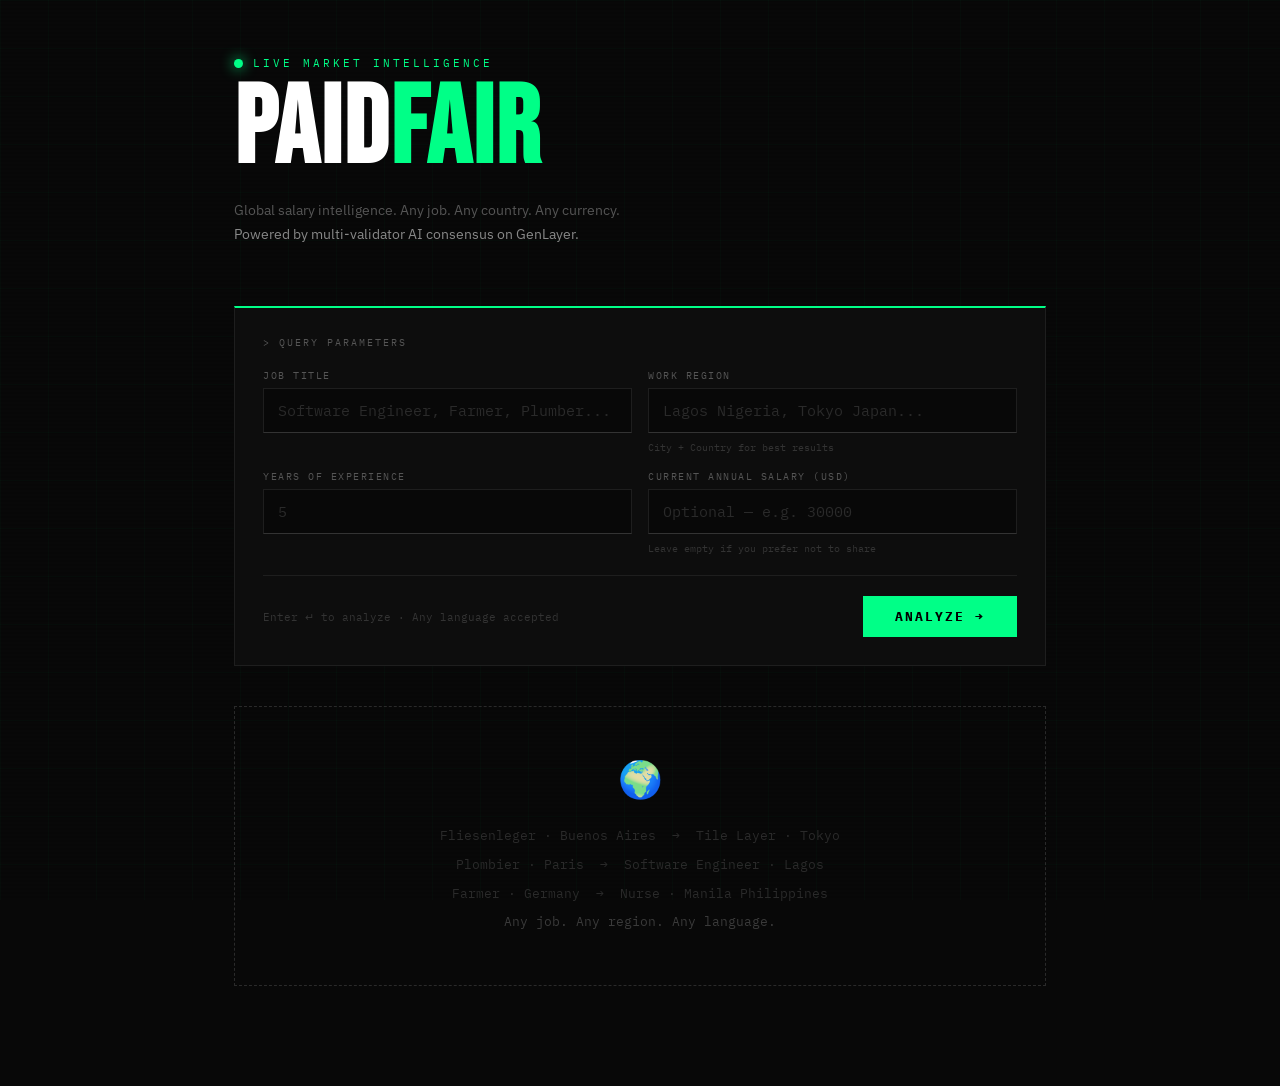
==== index.html @ f6ad4bec "Rename PAIDFAIRindex.html to index.html" ====
<!DOCTYPE html>
<html lang="en">
<head>
  <meta charset="UTF-8" />
  <meta name="viewport" content="width=device-width, initial-scale=1.0" />
  <title>PaidFair — Global Salary Intelligence</title>
  <link rel="preconnect" href="https://fonts.googleapis.com" />
  <link href="https://fonts.googleapis.com/css2?family=Bebas+Neue&family=IBM+Plex+Mono:wght@400;700&family=IBM+Plex+Sans:wght@300;400;600&display=swap" rel="stylesheet" />
  <style>
    :root {
      --green: #00ff87;
      --red: #ff3b3b;
      --yellow: #ffd166;
      --bg: #080808;
      --bg2: #0d0d0d;
      --bg3: #111;
      --border: #1e1e1e;
      --text: #e0e0e0;
      --muted: #555;
      --dimmed: #2a2a2a;
    }

    * { box-sizing: border-box; margin: 0; padding: 0; }

    body {
      background: var(--bg);
      color: var(--text);
      font-family: 'IBM Plex Mono', monospace;
      min-height: 100vh;
      overflow-x: hidden;
    }

    /* Grid bg */
    body::before {
      content: '';
      position: fixed;
      inset: 0;
      background-image:
        linear-gradient(rgba(0,255,135,0.025) 1px, transparent 1px),
        linear-gradient(90deg, rgba(0,255,135,0.025) 1px, transparent 1px);
      background-size: 48px 48px;
      pointer-events: none;
      z-index: 0;
    }

    /* Scanlines */
    body::after {
      content: '';
      position: fixed;
      inset: 0;
      background: repeating-linear-gradient(0deg, transparent, transparent 2px, rgba(0,0,0,0.06) 2px, rgba(0,0,0,0.06) 4px);
      pointer-events: none;
      z-index: 0;
    }

    .wrap {
      position: relative;
      z-index: 1;
      max-width: 860px;
      margin: 0 auto;
      padding: 56px 24px 100px;
    }

    /* HEADER */
    .header { margin-bottom: 60px; }

    .status-dot {
      display: flex;
      align-items: center;
      gap: 10px;
      margin-bottom: 12px;
    }

    .dot {
      width: 9px; height: 9px;
      border-radius: 50%;
      background: var(--green);
      box-shadow: 0 0 14px var(--green);
      animation: blink 2s infinite;
    }

    .status-label {
      font-size: 11px;
      color: var(--green);
      letter-spacing: 3px;
      text-transform: uppercase;
    }

    h1 {
      font-family: 'Bebas Neue', sans-serif;
      font-size: clamp(64px, 12vw, 110px);
      line-height: 0.88;
      letter-spacing: 2px;
      color: #fff;
      margin-bottom: 20px;
    }

    h1 span { color: var(--green); }

    .tagline {
      font-family: 'IBM Plex Sans', sans-serif;
      font-size: 14px;
      color: var(--muted);
      line-height: 1.7;
      max-width: 500px;
    }

    .tagline strong { color: #888; font-weight: 400; }

    /* FORM */
    .form-box {
      border: 1px solid var(--border);
      border-top: 2px solid var(--green);
      background: var(--bg2);
      padding: 28px;
      margin-bottom: 32px;
    }

    .form-label {
      font-size: 10px;
      color: var(--muted);
      letter-spacing: 2px;
      text-transform: uppercase;
      margin-bottom: 20px;
    }

    .form-grid {
      display: grid;
      grid-template-columns: 1fr 1fr;
      gap: 16px;
      margin-bottom: 20px;
    }

    .field { display: flex; flex-direction: column; gap: 6px; }
    .field.full { grid-column: 1 / -1; }

    .field label {
      font-size: 10px;
      color: var(--muted);
      letter-spacing: 1.5px;
      text-transform: uppercase;
    }

    .field input {
      background: var(--bg);
      border: 1px solid var(--border);
      border-bottom: 1px solid #333;
      color: var(--text);
      font-family: 'IBM Plex Mono', monospace;
      font-size: 15px;
      padding: 12px 14px;
      outline: none;
      transition: border-color 0.2s;
      width: 100%;
    }

    .field input:focus { border-color: var(--green); }
    .field input::placeholder { color: var(--dimmed); }

    .field .hint {
      font-size: 10px;
      color: #333;
      margin-top: 2px;
    }

    .form-footer {
      display: flex;
      justify-content: space-between;
      align-items: center;
      border-top: 1px solid var(--border);
      padding-top: 20px;
      flex-wrap: wrap;
      gap: 12px;
    }

    .form-hint {
      font-size: 11px;
      color: #333;
    }

    .btn {
      background: var(--green);
      color: #000;
      border: none;
      padding: 12px 32px;
      font-family: 'IBM Plex Mono', monospace;
      font-size: 13px;
      font-weight: 700;
      letter-spacing: 2px;
      text-transform: uppercase;
      cursor: pointer;
      transition: all 0.2s;
    }

    .btn:hover:not(:disabled) { background: #00cc6a; transform: translateX(3px); }
    .btn:disabled { background: var(--bg3); color: var(--green); border: 1px solid var(--green); cursor: default; }

    /* ERROR */
    .error-box {
      border: 1px solid var(--red);
      background: #1a0000;
      padding: 16px 20px;
      color: var(--red);
      font-size: 13px;
      margin-bottom: 24px;
      display: none;
    }

    /* RESULT */
    #result { display: none; animation: fadeUp 0.4s ease; }

    .result-header {
      border-bottom: 1px solid var(--border);
      padding-bottom: 24px;
      margin-bottom: 32px;
    }

    .result-meta {
      font-size: 10px;
      color: var(--muted);
      letter-spacing: 2px;
      margin-bottom: 10px;
    }

    .result-title {
      font-family: 'Bebas Neue', sans-serif;
      font-size: clamp(28px, 5vw, 48px);
      color: #fff;
      letter-spacing: 1px;
      margin-bottom: 6px;
    }

    .result-sub {
      font-size: 13px;
      color: var(--muted);
    }

    /* VERDICT */
    .verdict-box {
      padding: 22px 26px;
      margin-bottom: 28px;
      border-left: 3px solid var(--green);
      background: var(--bg2);
      border-top: 1px solid var(--border);
      border-right: 1px solid var(--border);
      border-bottom: 1px solid var(--border);
    }

    .verdict-box.underpaid { border-left-color: var(--red); }
    .verdict-box.fair { border-left-color: var(--yellow); }
    .verdict-box.wellpaid { border-left-color: var(--green); }

    .verdict-label {
      font-size: 10px;
      letter-spacing: 2px;
      color: var(--muted);
      margin-bottom: 10px;
    }

    .verdict-text {
      font-family: 'IBM Plex Sans', sans-serif;
      font-size: 16px;
      font-weight: 600;
      line-height: 1.5;
    }

    .verdict-text.underpaid { color: var(--red); }
    .verdict-text.fair { color: var(--yellow); }
    .verdict-text.wellpaid { color: var(--green); }

    /* BANDS */
    .bands-label {
      font-size: 10px;
      color: var(--muted);
      letter-spacing: 2px;
      margin-bottom: 16px;
    }

    .bands-grid {
      display: grid;
      grid-template-columns: repeat(3, 1fr);
      gap: 12px;
      margin-bottom: 28px;
    }

    .band {
      background: var(--bg2);
      border: 1px solid var(--border);
      padding: 20px 16px;
      position: relative;
    }

    .band.active { border-color: var(--green); }
    .band.active::after {
      content: '◀ YOU';
      position: absolute;
      top: 8px; right: 10px;
      font-size: 9px;
      color: var(--green);
      letter-spacing: 1px;
    }

    .band-top { height: 2px; margin: -20px -16px 16px; }
    .band-top.low { background: var(--red); }
    .band-top.mid { background: var(--yellow); }
    .band-top.high { background: var(--green); }

    .band-name {
      font-size: 10px;
      letter-spacing: 2px;
      color: var(--muted);
      margin-bottom: 12px;
      text-transform: uppercase;
    }

    .band-usd {
      font-size: 22px;
      font-weight: 700;
      color: #fff;
      margin-bottom: 4px;
    }

    .band-label-small {
      font-size: 10px;
      color: #333;
    }

    /* YOUR ESTIMATE */
    .estimate-box {
      display: flex;
      justify-content: space-between;
      align-items: center;
      background: var(--bg2);
      border: 1px solid var(--border);
      border-left: 3px solid var(--green);
      padding: 20px 24px;
      margin-bottom: 16px;
      flex-wrap: wrap;
      gap: 12px;
    }

    .estimate-left .elabel {
      font-size: 10px;
      color: var(--muted);
      letter-spacing: 2px;
      margin-bottom: 4px;
    }

    .estimate-left .esub {
      font-size: 11px;
      color: #444;
    }

    .estimate-right .evalue {
      font-size: 32px;
      font-weight: 700;
      color: var(--green);
      text-align: right;
    }

    .estimate-right .ecurrency {
      font-size: 12px;
      color: var(--muted);
      text-align: right;
    }

    /* NEGOTIATION FLOOR */
    .floor-box {
      display: flex;
      justify-content: space-between;
      align-items: center;
      background: var(--bg2);
      border: 1px solid var(--border);
      border-left: 3px solid var(--yellow);
      padding: 20px 24px;
      margin-bottom: 28px;
      flex-wrap: wrap;
      gap: 12px;
    }

    .floor-left .flabel {
      font-size: 10px;
      color: var(--muted);
      letter-spacing: 2px;
      margin-bottom: 4px;
    }

    .floor-left .fsub {
      font-size: 11px;
      color: #444;
    }

    .floor-right .fvalue {
      font-size: 28px;
      font-weight: 700;
      color: var(--yellow);
      text-align: right;
    }

    .floor-right .fcurrency {
      font-size: 12px;
      color: var(--muted);
      text-align: right;
    }

    /* COMPARISON NOTE */
    .comparison-box {
      background: #0a1a0a;
      border: 1px solid #00ff8722;
      border-left: 3px solid var(--green);
      padding: 20px 24px;
      margin-bottom: 28px;
    }

    .comparison-box .clabel {
      font-size: 10px;
      color: var(--green);
      letter-spacing: 2px;
      margin-bottom: 8px;
    }

    .comparison-box .ctext {
      font-family: 'IBM Plex Sans', sans-serif;
      font-size: 14px;
      color: #aaa;
      line-height: 1.7;
    }

    /* FOOTER */
    .result-footer {
      margin-top: 40px;
      padding-top: 20px;
      border-top: 1px solid #111;
      display: flex;
      justify-content: space-between;
      align-items: center;
      flex-wrap: wrap;
      gap: 8px;
    }

    .result-footer .left { font-size: 11px; color: #2a2a2a; }
    .result-footer .right { font-size: 11px; color: var(--green); }

    /* EMPTY STATE */
    .empty-state {
      margin-top: 40px;
      padding: 48px;
      border: 1px dashed var(--dimmed);
      text-align: center;
    }

    .empty-state .globe { font-size: 36px; margin-bottom: 20px; }

    .empty-state .examples {
      font-size: 13px;
      color: #2a2a2a;
      line-height: 2.2;
    }

    .empty-state .examples span { color: #3a3a3a; }

    /* ANIMATIONS */
    @keyframes blink {
      0%, 100% { opacity: 1; }
      50% { opacity: 0.2; }
    }

    @keyframes fadeUp {
      from { opacity: 0; transform: translateY(14px); }
      to { opacity: 1; transform: translateY(0); }
    }

    @keyframes countUp {
      from { opacity: 0; }
      to { opacity: 1; }
    }

    /* RESPONSIVE */
    @media (max-width: 600px) {
      .form-grid { grid-template-columns: 1fr; }
      .bands-grid { grid-template-columns: 1fr; }
      .wrap { padding: 32px 16px 80px; }
    }
  </style>
</head>
<body>
<div class="wrap">

  <!-- HEADER -->
  <div class="header">
    <div class="status-dot">
      <div class="dot"></div>
      <span class="status-label">Live Market Intelligence</span>
    </div>
    <h1>PAID<span>FAIR</span></h1>
    <p class="tagline">
      Global salary intelligence. Any job. Any country. Any currency.<br>
      <strong>Powered by multi-validator AI consensus on GenLayer.</strong>
    </p>
  </div>

  <!-- FORM -->
  <div class="form-box">
    <div class="form-label">&gt; Query Parameters</div>
    <div class="form-grid">
      <div class="field">
        <label>Job Title</label>
        <input type="text" id="job_title" placeholder="Software Engineer, Farmer, Plumber..." />
      </div>
      <div class="field">
        <label>Work Region</label>
        <input type="text" id="work_region" placeholder="Lagos Nigeria, Tokyo Japan..." />
        <span class="hint">City + Country for best results</span>
      </div>
      <div class="field">
        <label>Years of Experience</label>
        <input type="number" id="years_experience" placeholder="5" min="0" max="50" />
      </div>
      <div class="field">
        <label>Current Annual Salary (USD)</label>
        <input type="number" id="current_salary" placeholder="Optional — e.g. 30000" min="0" />
        <span class="hint">Leave empty if you prefer not to share</span>
      </div>
    </div>
    <div class="form-footer">
      <span class="form-hint">Enter ↵ to analyze · Any language accepted</span>
      <button class="btn" id="analyzeBtn" onclick="analyze()">ANALYZE →</button>
    </div>
  </div>

  <!-- ERROR -->
  <div class="error-box" id="errorBox"></div>

  <!-- RESULT -->
  <div id="result">
    <div class="result-header">
      <div class="result-meta">ANALYSIS RESULT</div>
      <div class="result-title" id="r_title"></div>
      <div class="result-sub" id="r_region"></div>
    </div>

    <div class="verdict-box" id="r_verdict_box">
      <div class="verdict-label">VERDICT</div>
      <div class="verdict-text" id="r_verdict_text"></div>
    </div>

    <div class="bands-label">ANNUAL SALARY BANDS (USD)</div>
    <div class="bands-grid">
      <div class="band" id="band_low">
        <div class="band-top low"></div>
        <div class="band-name">Entry Level</div>
        <div class="band-usd" id="r_low"></div>
        <div class="band-label-small">USD / Year</div>
      </div>
      <div class="band" id="band_mid">
        <div class="band-top mid"></div>
        <div class="band-name">Mid Career</div>
        <div class="band-usd" id="r_mid"></div>
        <div class="band-label-small">USD / Year</div>
      </div>
      <div class="band" id="band_high">
        <div class="band-top high"></div>
        <div class="band-name">Senior</div>
        <div class="band-usd" id="r_high"></div>
        <div class="band-label-small">USD / Year</div>
      </div>
    </div>

    <div class="estimate-box">
      <div class="estimate-left">
        <div class="elabel">YOUR SALARY ESTIMATE</div>
        <div class="esub" id="r_exp_label">Based on your experience</div>
      </div>
      <div class="estimate-right">
        <div class="evalue" id="r_estimate"></div>
        <div class="ecurrency">USD / Year</div>
      </div>
    </div>

    <div class="floor-box">
      <div class="floor-left">
        <div class="flabel">NEGOTIATION FLOOR</div>
        <div class="fsub">Do not accept below this</div>
      </div>
      <div class="floor-right">
        <div class="fvalue" id="r_floor"></div>
        <div class="fcurrency">USD / Year</div>
      </div>
    </div>

    <div class="comparison-box" id="r_comparison_box" style="display:none">
      <div class="clabel">YOUR SALARY vs MARKET</div>
      <div class="ctext" id="r_comparison_text"></div>
    </div>

    <div class="result-footer">
      <span class="left">Powered by multi-validator AI consensus · PaidFair Protocol</span>
      <span class="right">◆ on-chain verified</span>
    </div>
  </div>

  <!-- EMPTY STATE -->
  <div class="empty-state" id="emptyState">
    <div class="globe">🌍</div>
    <div class="examples">
      Fliesenleger · Buenos Aires &nbsp;→&nbsp; Tile Layer · Tokyo<br>
      Plombier · Paris &nbsp;→&nbsp; Software Engineer · Lagos<br>
      Farmer · Germany &nbsp;→&nbsp; Nurse · Manila Philippines<br>
      <span>Any job. Any region. Any language.</span>
    </div>
  </div>

</div>

<script>
  const SYSTEM_PROMPT = `You are PaidFair — a global salary intelligence engine.
CRITICAL: Always respond in the SAME LANGUAGE as the job_title and work_region input.

Respond using ONLY the following JSON format, nothing else:
{
  "job_title": "...",
  "work_region": "...",
  "currency_code": "ISO code",
  "salary_low_usd": 0,
  "salary_mid_usd": 0,
  "salary_high_usd": 0,
  "your_estimate_usd": 0,
  "negotiation_floor_usd": 0,
  "verdict": "one brutal honest sentence",
  "assessment": "UNDERPAID or FAIR or WELLPAID",
  "comparison_note": "only if current salary provided, else empty string"
}

Rules:
- All salary values are ANNUAL GROSS in USD
- your_estimate_usd is based on the years_experience provided
- assessment is based on comparison to market if current salary provided, else based on general market
- Only JSON, nothing else, no markdown.`;

  function fmt(n) {
    return '$' + new Intl.NumberFormat('en-US').format(Math.round(n));
  }

  async function analyze() {
    const job = document.getElementById('job_title').value.trim();
    const region = document.getElementById('work_region').value.trim();
    const years = document.getElementById('years_experience').value.trim();
    const salary = document.getElementById('current_salary').value.trim();

    if (!job || !region || !years) {
      showError('Please fill in Job Title, Work Region and Years of Experience.');
      return;
    }

    const btn = document.getElementById('analyzeBtn');
    btn.disabled = true;
    btn.textContent = 'ANALYZING...';
    document.getElementById('errorBox').style.display = 'none';
    document.getElementById('result').style.display = 'none';
    document.getElementById('emptyState').style.display = 'none';

    let dots = 0;
    const interval = setInterval(() => {
      dots = (dots + 1) % 4;
      btn.textContent = 'ANALYZING' + '.'.repeat(dots);
    }, 400);

    const userMsg = `Job: ${job}\nWork Region: ${region}\nYears of Experience: ${years}\nCurrent annual salary in USD: ${salary || 'not provided'}`;

    try {
      const res = await fetch('https://api.anthropic.com/v1/messages', {
        method: 'POST',
        headers: { 'Content-Type': 'application/json' },
        body: JSON.stringify({
          model: 'claude-sonnet-4-20250514',
          max_tokens: 1000,
          system: SYSTEM_PROMPT,
          messages: [{ role: 'user', content: userMsg }]
        })
      });

      const data = await res.json();
      const raw = data.content?.find(b => b.type === 'text')?.text || '';
      const start = raw.indexOf('{');
      const end = raw.lastIndexOf('}') + 1;
      const parsed = JSON.parse(raw.slice(start, end));
      renderResult(parsed, years, salary);
    } catch (e) {
      showError('Analysis failed. Please try again.');
      document.getElementById('emptyState').style.display = 'block';
    } finally {
      clearInterval(interval);
      btn.disabled = false;
      btn.textContent = 'ANALYZE →';
    }
  }

  function renderResult(d, years, salary) {
    document.getElementById('r_title').textContent = d.job_title;
    document.getElementById('r_region').textContent = '📍 ' + d.work_region + ' · ' + d.currency_code;
    document.getElementById('r_low').textContent = fmt(d.salary_low_usd);
    document.getElementById('r_mid').textContent = fmt(d.salary_mid_usd);
    document.getElementById('r_high').textContent = fmt(d.salary_high_usd);
    document.getElementById('r_estimate').textContent = fmt(d.your_estimate_usd);
    document.getElementById('r_floor').textContent = fmt(d.negotiation_floor_usd);
    document.getElementById('r_exp_label').textContent = 'Based on ' + years + ' years of experience';

    // Verdict
    const assessment = (d.assessment || '').toUpperCase();
    const verdictBox = document.getElementById('r_verdict_box');
    const verdictText = document.getElementById('r_verdict_text');
    verdictBox.className = 'verdict-box ' + assessment.toLowerCase();
    verdictText.className = 'verdict-text ' + assessment.toLowerCase();

    const emoji = assessment === 'UNDERPAID' ? '🔴' : assessment === 'WELLPAID' ? '🟢' : '🟡';
    verdictText.textContent = emoji + ' ' + d.verdict;

    // Active band
    ['low', 'mid', 'high'].forEach(b => {
      document.getElementById('band_' + b).classList.remove('active');
    });
    const yrs = parseInt(years);
    const activeBand = yrs <= 2 ? 'low' : yrs <= 6 ? 'mid' : 'high';
    document.getElementById('band_' + activeBand).classList.add('active');

    // Comparison note
    const compBox = document.getElementById('r_comparison_box');
    if (salary && d.comparison_note) {
      document.getElementById('r_comparison_text').textContent = d.comparison_note;
      compBox.style.display = 'block';
    } else {
      compBox.style.display = 'none';
    }

    document.getElementById('result').style.display = 'block';
    document.getElementById('emptyState').style.display = 'none';
    document.getElementById('result').scrollIntoView({ behavior: 'smooth', block: 'start' });
  }

  function showError(msg) {
    const box = document.getElementById('errorBox');
    box.textContent = '⚠ ' + msg;
    box.style.display = 'block';
  }

  // Enter key support
  document.addEventListener('keydown', e => {
    if (e.key === 'Enter' && !document.getElementById('analyzeBtn').disabled) analyze();
  });
</script>
</body>
</html>
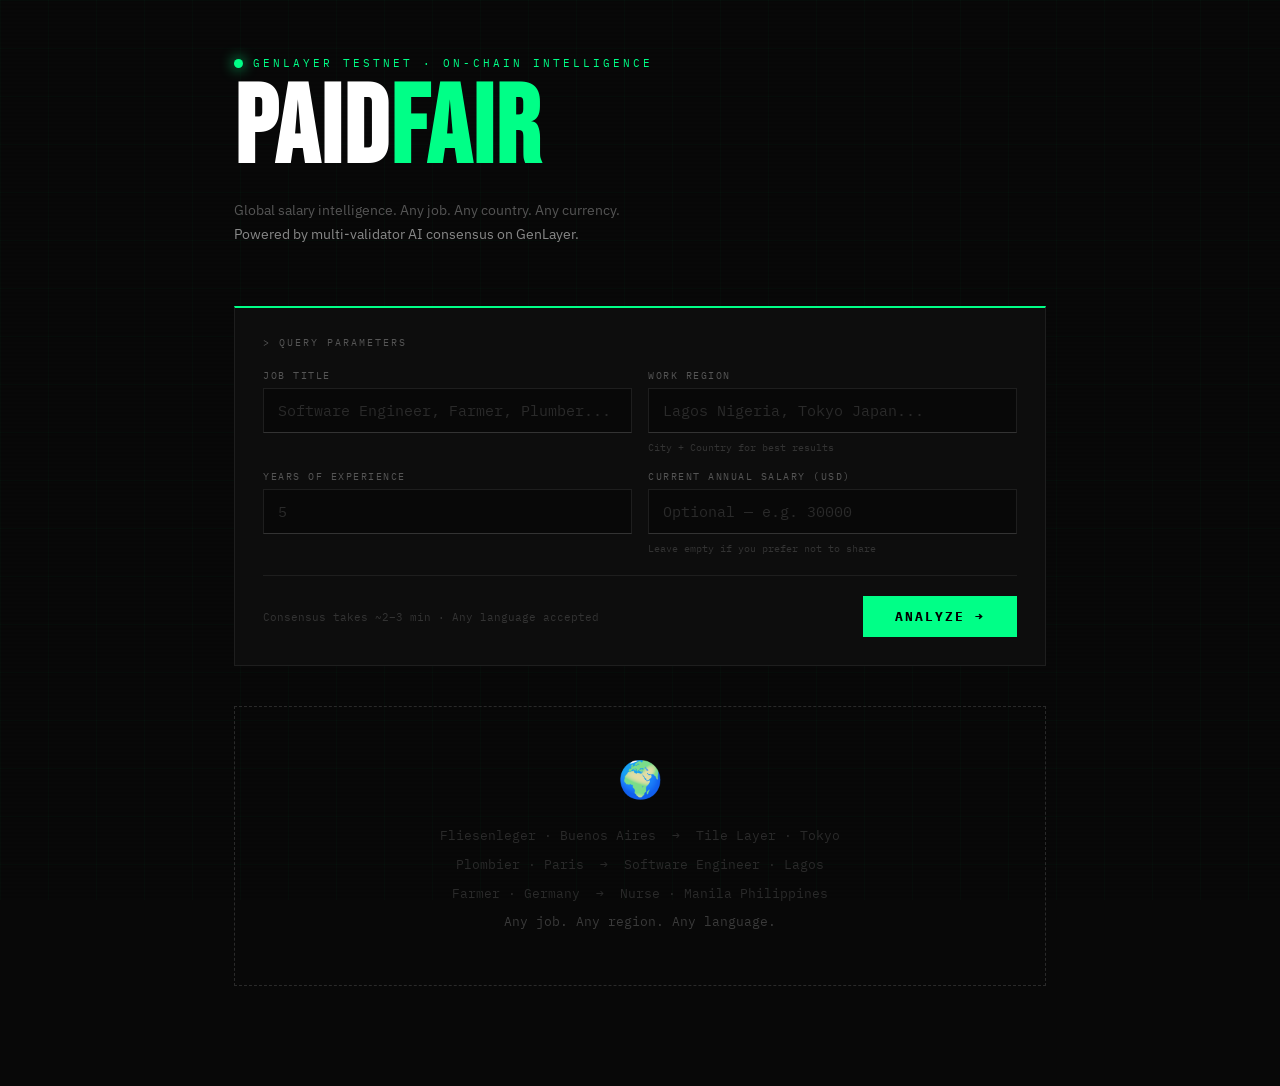
==== commit 9147cbdf: "Update index.html" ====
--- a/index.html
+++ b/index.html
@@ -4,7 +4,6 @@
   <meta charset="UTF-8" />
   <meta name="viewport" content="width=device-width, initial-scale=1.0" />
   <title>PaidFair — Global Salary Intelligence</title>
-  <link rel="preconnect" href="https://fonts.googleapis.com" />
   <link href="https://fonts.googleapis.com/css2?family=Bebas+Neue&family=IBM+Plex+Mono:wght@400;700&family=IBM+Plex+Sans:wght@300;400;600&display=swap" rel="stylesheet" />
   <style>
     :root {
@@ -19,9 +18,7 @@
       --muted: #555;
       --dimmed: #2a2a2a;
     }
-
     * { box-sizing: border-box; margin: 0; padding: 0; }
-
     body {
       background: var(--bg);
       color: var(--text);
@@ -29,453 +26,157 @@
       min-height: 100vh;
       overflow-x: hidden;
     }
-
-    /* Grid bg */
     body::before {
       content: '';
-      position: fixed;
-      inset: 0;
+      position: fixed; inset: 0;
       background-image:
         linear-gradient(rgba(0,255,135,0.025) 1px, transparent 1px),
         linear-gradient(90deg, rgba(0,255,135,0.025) 1px, transparent 1px);
       background-size: 48px 48px;
-      pointer-events: none;
-      z-index: 0;
-    }
-
-    /* Scanlines */
+      pointer-events: none; z-index: 0;
+    }
     body::after {
       content: '';
-      position: fixed;
-      inset: 0;
+      position: fixed; inset: 0;
       background: repeating-linear-gradient(0deg, transparent, transparent 2px, rgba(0,0,0,0.06) 2px, rgba(0,0,0,0.06) 4px);
-      pointer-events: none;
-      z-index: 0;
-    }
-
+      pointer-events: none; z-index: 0;
+    }
     .wrap {
-      position: relative;
-      z-index: 1;
-      max-width: 860px;
-      margin: 0 auto;
+      position: relative; z-index: 1;
+      max-width: 860px; margin: 0 auto;
       padding: 56px 24px 100px;
     }
-
-    /* HEADER */
     .header { margin-bottom: 60px; }
-
-    .status-dot {
-      display: flex;
-      align-items: center;
-      gap: 10px;
-      margin-bottom: 12px;
-    }
-
+    .status-dot { display: flex; align-items: center; gap: 10px; margin-bottom: 12px; }
     .dot {
-      width: 9px; height: 9px;
-      border-radius: 50%;
-      background: var(--green);
-      box-shadow: 0 0 14px var(--green);
+      width: 9px; height: 9px; border-radius: 50%;
+      background: var(--green); box-shadow: 0 0 14px var(--green);
       animation: blink 2s infinite;
     }
-
-    .status-label {
-      font-size: 11px;
-      color: var(--green);
-      letter-spacing: 3px;
-      text-transform: uppercase;
-    }
-
+    .status-label { font-size: 11px; color: var(--green); letter-spacing: 3px; text-transform: uppercase; }
     h1 {
       font-family: 'Bebas Neue', sans-serif;
       font-size: clamp(64px, 12vw, 110px);
-      line-height: 0.88;
-      letter-spacing: 2px;
-      color: #fff;
-      margin-bottom: 20px;
-    }
-
+      line-height: 0.88; letter-spacing: 2px; color: #fff; margin-bottom: 20px;
+    }
     h1 span { color: var(--green); }
-
-    .tagline {
-      font-family: 'IBM Plex Sans', sans-serif;
-      font-size: 14px;
-      color: var(--muted);
-      line-height: 1.7;
-      max-width: 500px;
-    }
-
+    .tagline { font-family: 'IBM Plex Sans', sans-serif; font-size: 14px; color: var(--muted); line-height: 1.7; max-width: 500px; }
     .tagline strong { color: #888; font-weight: 400; }
 
-    /* FORM */
     .form-box {
-      border: 1px solid var(--border);
-      border-top: 2px solid var(--green);
-      background: var(--bg2);
-      padding: 28px;
-      margin-bottom: 32px;
-    }
-
-    .form-label {
-      font-size: 10px;
-      color: var(--muted);
-      letter-spacing: 2px;
-      text-transform: uppercase;
-      margin-bottom: 20px;
-    }
-
-    .form-grid {
-      display: grid;
-      grid-template-columns: 1fr 1fr;
-      gap: 16px;
-      margin-bottom: 20px;
-    }
-
+      border: 1px solid var(--border); border-top: 2px solid var(--green);
+      background: var(--bg2); padding: 28px; margin-bottom: 32px;
+    }
+    .form-label { font-size: 10px; color: var(--muted); letter-spacing: 2px; text-transform: uppercase; margin-bottom: 20px; }
+    .form-grid { display: grid; grid-template-columns: 1fr 1fr; gap: 16px; margin-bottom: 20px; }
     .field { display: flex; flex-direction: column; gap: 6px; }
-    .field.full { grid-column: 1 / -1; }
-
-    .field label {
-      font-size: 10px;
-      color: var(--muted);
-      letter-spacing: 1.5px;
-      text-transform: uppercase;
-    }
-
+    .field label { font-size: 10px; color: var(--muted); letter-spacing: 1.5px; text-transform: uppercase; }
     .field input {
-      background: var(--bg);
-      border: 1px solid var(--border);
-      border-bottom: 1px solid #333;
-      color: var(--text);
-      font-family: 'IBM Plex Mono', monospace;
-      font-size: 15px;
-      padding: 12px 14px;
-      outline: none;
-      transition: border-color 0.2s;
-      width: 100%;
-    }
-
+      background: var(--bg); border: 1px solid var(--border); border-bottom: 1px solid #333;
+      color: var(--text); font-family: 'IBM Plex Mono', monospace; font-size: 15px;
+      padding: 12px 14px; outline: none; transition: border-color 0.2s; width: 100%;
+    }
     .field input:focus { border-color: var(--green); }
     .field input::placeholder { color: var(--dimmed); }
-
-    .field .hint {
-      font-size: 10px;
-      color: #333;
-      margin-top: 2px;
-    }
-
+    .field .hint { font-size: 10px; color: #333; margin-top: 2px; }
     .form-footer {
-      display: flex;
-      justify-content: space-between;
-      align-items: center;
-      border-top: 1px solid var(--border);
-      padding-top: 20px;
-      flex-wrap: wrap;
-      gap: 12px;
-    }
-
-    .form-hint {
-      font-size: 11px;
-      color: #333;
-    }
-
+      display: flex; justify-content: space-between; align-items: center;
+      border-top: 1px solid var(--border); padding-top: 20px; flex-wrap: wrap; gap: 12px;
+    }
+    .form-hint { font-size: 11px; color: #333; }
     .btn {
-      background: var(--green);
-      color: #000;
-      border: none;
-      padding: 12px 32px;
-      font-family: 'IBM Plex Mono', monospace;
-      font-size: 13px;
-      font-weight: 700;
-      letter-spacing: 2px;
-      text-transform: uppercase;
-      cursor: pointer;
-      transition: all 0.2s;
-    }
-
+      background: var(--green); color: #000; border: none; padding: 12px 32px;
+      font-family: 'IBM Plex Mono', monospace; font-size: 13px; font-weight: 700;
+      letter-spacing: 2px; text-transform: uppercase; cursor: pointer; transition: all 0.2s;
+    }
     .btn:hover:not(:disabled) { background: #00cc6a; transform: translateX(3px); }
     .btn:disabled { background: var(--bg3); color: var(--green); border: 1px solid var(--green); cursor: default; }
 
-    /* ERROR */
+    .status-box {
+      border: 1px solid var(--border); border-left: 3px solid var(--green);
+      background: var(--bg2); padding: 16px 20px; margin-bottom: 24px;
+      font-size: 12px; color: var(--green); display: none; line-height: 1.8;
+    }
     .error-box {
-      border: 1px solid var(--red);
-      background: #1a0000;
-      padding: 16px 20px;
-      color: var(--red);
-      font-size: 13px;
-      margin-bottom: 24px;
-      display: none;
-    }
-
-    /* RESULT */
+      border: 1px solid var(--red); background: #1a0000;
+      padding: 16px 20px; color: var(--red); font-size: 13px; margin-bottom: 24px; display: none;
+    }
+
     #result { display: none; animation: fadeUp 0.4s ease; }
-
-    .result-header {
-      border-bottom: 1px solid var(--border);
-      padding-bottom: 24px;
-      margin-bottom: 32px;
-    }
-
-    .result-meta {
-      font-size: 10px;
-      color: var(--muted);
-      letter-spacing: 2px;
-      margin-bottom: 10px;
-    }
-
-    .result-title {
-      font-family: 'Bebas Neue', sans-serif;
-      font-size: clamp(28px, 5vw, 48px);
-      color: #fff;
-      letter-spacing: 1px;
-      margin-bottom: 6px;
-    }
-
-    .result-sub {
-      font-size: 13px;
-      color: var(--muted);
-    }
-
-    /* VERDICT */
+    .result-header { border-bottom: 1px solid var(--border); padding-bottom: 24px; margin-bottom: 32px; }
+    .result-meta { font-size: 10px; color: var(--muted); letter-spacing: 2px; margin-bottom: 10px; }
+    .result-title { font-family: 'Bebas Neue', sans-serif; font-size: clamp(28px, 5vw, 48px); color: #fff; letter-spacing: 1px; margin-bottom: 6px; }
+    .result-sub { font-size: 13px; color: var(--muted); }
+
     .verdict-box {
-      padding: 22px 26px;
-      margin-bottom: 28px;
-      border-left: 3px solid var(--green);
-      background: var(--bg2);
-      border-top: 1px solid var(--border);
-      border-right: 1px solid var(--border);
-      border-bottom: 1px solid var(--border);
-    }
-
+      padding: 22px 26px; margin-bottom: 28px; border-left: 3px solid var(--green);
+      background: var(--bg2); border-top: 1px solid var(--border);
+      border-right: 1px solid var(--border); border-bottom: 1px solid var(--border);
+    }
     .verdict-box.underpaid { border-left-color: var(--red); }
     .verdict-box.fair { border-left-color: var(--yellow); }
     .verdict-box.wellpaid { border-left-color: var(--green); }
-
-    .verdict-label {
-      font-size: 10px;
-      letter-spacing: 2px;
-      color: var(--muted);
-      margin-bottom: 10px;
-    }
-
-    .verdict-text {
-      font-family: 'IBM Plex Sans', sans-serif;
-      font-size: 16px;
-      font-weight: 600;
-      line-height: 1.5;
-    }
-
+    .verdict-label { font-size: 10px; letter-spacing: 2px; color: var(--muted); margin-bottom: 10px; }
+    .verdict-text { font-family: 'IBM Plex Sans', sans-serif; font-size: 16px; font-weight: 600; line-height: 1.5; }
     .verdict-text.underpaid { color: var(--red); }
     .verdict-text.fair { color: var(--yellow); }
     .verdict-text.wellpaid { color: var(--green); }
 
-    /* BANDS */
-    .bands-label {
-      font-size: 10px;
-      color: var(--muted);
-      letter-spacing: 2px;
-      margin-bottom: 16px;
-    }
-
-    .bands-grid {
-      display: grid;
-      grid-template-columns: repeat(3, 1fr);
-      gap: 12px;
-      margin-bottom: 28px;
-    }
-
-    .band {
-      background: var(--bg2);
-      border: 1px solid var(--border);
-      padding: 20px 16px;
-      position: relative;
-    }
-
+    .bands-label { font-size: 10px; color: var(--muted); letter-spacing: 2px; margin-bottom: 16px; }
+    .bands-grid { display: grid; grid-template-columns: repeat(3, 1fr); gap: 12px; margin-bottom: 28px; }
+    .band { background: var(--bg2); border: 1px solid var(--border); padding: 20px 16px; position: relative; }
     .band.active { border-color: var(--green); }
-    .band.active::after {
-      content: '◀ YOU';
-      position: absolute;
-      top: 8px; right: 10px;
-      font-size: 9px;
-      color: var(--green);
-      letter-spacing: 1px;
-    }
-
+    .band.active::after { content: '◀ YOU'; position: absolute; top: 8px; right: 10px; font-size: 9px; color: var(--green); letter-spacing: 1px; }
     .band-top { height: 2px; margin: -20px -16px 16px; }
     .band-top.low { background: var(--red); }
     .band-top.mid { background: var(--yellow); }
     .band-top.high { background: var(--green); }
-
-    .band-name {
-      font-size: 10px;
-      letter-spacing: 2px;
-      color: var(--muted);
-      margin-bottom: 12px;
-      text-transform: uppercase;
-    }
-
-    .band-usd {
-      font-size: 22px;
-      font-weight: 700;
-      color: #fff;
-      margin-bottom: 4px;
-    }
-
-    .band-label-small {
-      font-size: 10px;
-      color: #333;
-    }
-
-    /* YOUR ESTIMATE */
+    .band-name { font-size: 10px; letter-spacing: 2px; color: var(--muted); margin-bottom: 12px; text-transform: uppercase; }
+    .band-usd { font-size: 22px; font-weight: 700; color: #fff; margin-bottom: 4px; }
+    .band-label-small { font-size: 10px; color: #333; }
+
     .estimate-box {
-      display: flex;
-      justify-content: space-between;
-      align-items: center;
-      background: var(--bg2);
-      border: 1px solid var(--border);
-      border-left: 3px solid var(--green);
-      padding: 20px 24px;
-      margin-bottom: 16px;
-      flex-wrap: wrap;
-      gap: 12px;
-    }
-
-    .estimate-left .elabel {
-      font-size: 10px;
-      color: var(--muted);
-      letter-spacing: 2px;
-      margin-bottom: 4px;
-    }
-
-    .estimate-left .esub {
-      font-size: 11px;
-      color: #444;
-    }
-
-    .estimate-right .evalue {
-      font-size: 32px;
-      font-weight: 700;
-      color: var(--green);
-      text-align: right;
-    }
-
-    .estimate-right .ecurrency {
-      font-size: 12px;
-      color: var(--muted);
-      text-align: right;
-    }
-
-    /* NEGOTIATION FLOOR */
+      display: flex; justify-content: space-between; align-items: center;
+      background: var(--bg2); border: 1px solid var(--border); border-left: 3px solid var(--green);
+      padding: 20px 24px; margin-bottom: 16px; flex-wrap: wrap; gap: 12px;
+    }
+    .estimate-left .elabel { font-size: 10px; color: var(--muted); letter-spacing: 2px; margin-bottom: 4px; }
+    .estimate-left .esub { font-size: 11px; color: #444; }
+    .estimate-right .evalue { font-size: 32px; font-weight: 700; color: var(--green); text-align: right; }
+    .estimate-right .ecurrency { font-size: 12px; color: var(--muted); text-align: right; }
+
     .floor-box {
-      display: flex;
-      justify-content: space-between;
-      align-items: center;
-      background: var(--bg2);
-      border: 1px solid var(--border);
-      border-left: 3px solid var(--yellow);
-      padding: 20px 24px;
-      margin-bottom: 28px;
-      flex-wrap: wrap;
-      gap: 12px;
-    }
-
-    .floor-left .flabel {
-      font-size: 10px;
-      color: var(--muted);
-      letter-spacing: 2px;
-      margin-bottom: 4px;
-    }
-
-    .floor-left .fsub {
-      font-size: 11px;
-      color: #444;
-    }
-
-    .floor-right .fvalue {
-      font-size: 28px;
-      font-weight: 700;
-      color: var(--yellow);
-      text-align: right;
-    }
-
-    .floor-right .fcurrency {
-      font-size: 12px;
-      color: var(--muted);
-      text-align: right;
-    }
-
-    /* COMPARISON NOTE */
+      display: flex; justify-content: space-between; align-items: center;
+      background: var(--bg2); border: 1px solid var(--border); border-left: 3px solid var(--yellow);
+      padding: 20px 24px; margin-bottom: 28px; flex-wrap: wrap; gap: 12px;
+    }
+    .floor-left .flabel { font-size: 10px; color: var(--muted); letter-spacing: 2px; margin-bottom: 4px; }
+    .floor-left .fsub { font-size: 11px; color: #444; }
+    .floor-right .fvalue { font-size: 28px; font-weight: 700; color: var(--yellow); text-align: right; }
+    .floor-right .fcurrency { font-size: 12px; color: var(--muted); text-align: right; }
+
     .comparison-box {
-      background: #0a1a0a;
-      border: 1px solid #00ff8722;
-      border-left: 3px solid var(--green);
-      padding: 20px 24px;
-      margin-bottom: 28px;
-    }
-
-    .comparison-box .clabel {
-      font-size: 10px;
-      color: var(--green);
-      letter-spacing: 2px;
-      margin-bottom: 8px;
-    }
-
-    .comparison-box .ctext {
-      font-family: 'IBM Plex Sans', sans-serif;
-      font-size: 14px;
-      color: #aaa;
-      line-height: 1.7;
-    }
-
-    /* FOOTER */
+      background: #0a1a0a; border: 1px solid #00ff8722; border-left: 3px solid var(--green);
+      padding: 20px 24px; margin-bottom: 28px;
+    }
+    .comparison-box .clabel { font-size: 10px; color: var(--green); letter-spacing: 2px; margin-bottom: 8px; }
+    .comparison-box .ctext { font-family: 'IBM Plex Sans', sans-serif; font-size: 14px; color: #aaa; line-height: 1.7; }
+
     .result-footer {
-      margin-top: 40px;
-      padding-top: 20px;
-      border-top: 1px solid #111;
-      display: flex;
-      justify-content: space-between;
-      align-items: center;
-      flex-wrap: wrap;
-      gap: 8px;
-    }
-
+      margin-top: 40px; padding-top: 20px; border-top: 1px solid #111;
+      display: flex; justify-content: space-between; align-items: center; flex-wrap: wrap; gap: 8px;
+    }
     .result-footer .left { font-size: 11px; color: #2a2a2a; }
     .result-footer .right { font-size: 11px; color: var(--green); }
 
-    /* EMPTY STATE */
-    .empty-state {
-      margin-top: 40px;
-      padding: 48px;
-      border: 1px dashed var(--dimmed);
-      text-align: center;
-    }
-
+    .empty-state { margin-top: 40px; padding: 48px; border: 1px dashed var(--dimmed); text-align: center; }
     .empty-state .globe { font-size: 36px; margin-bottom: 20px; }
-
-    .empty-state .examples {
-      font-size: 13px;
-      color: #2a2a2a;
-      line-height: 2.2;
-    }
-
+    .empty-state .examples { font-size: 13px; color: #2a2a2a; line-height: 2.2; }
     .empty-state .examples span { color: #3a3a3a; }
 
-    /* ANIMATIONS */
-    @keyframes blink {
-      0%, 100% { opacity: 1; }
-      50% { opacity: 0.2; }
-    }
-
-    @keyframes fadeUp {
-      from { opacity: 0; transform: translateY(14px); }
-      to { opacity: 1; transform: translateY(0); }
-    }
-
-    @keyframes countUp {
-      from { opacity: 0; }
-      to { opacity: 1; }
-    }
-
-    /* RESPONSIVE */
+    @keyframes blink { 0%, 100% { opacity: 1; } 50% { opacity: 0.2; } }
+    @keyframes fadeUp { from { opacity: 0; transform: translateY(14px); } to { opacity: 1; transform: translateY(0); } }
+
     @media (max-width: 600px) {
       .form-grid { grid-template-columns: 1fr; }
       .bands-grid { grid-template-columns: 1fr; }
@@ -486,11 +187,10 @@
 <body>
 <div class="wrap">
 
-  <!-- HEADER -->
   <div class="header">
     <div class="status-dot">
       <div class="dot"></div>
-      <span class="status-label">Live Market Intelligence</span>
+      <span class="status-label">GenLayer Testnet · On-Chain Intelligence</span>
     </div>
     <h1>PAID<span>FAIR</span></h1>
     <p class="tagline">
@@ -499,7 +199,6 @@
     </p>
   </div>
 
-  <!-- FORM -->
   <div class="form-box">
     <div class="form-label">&gt; Query Parameters</div>
     <div class="form-grid">
@@ -523,27 +222,24 @@
       </div>
     </div>
     <div class="form-footer">
-      <span class="form-hint">Enter ↵ to analyze · Any language accepted</span>
+      <span class="form-hint">Consensus takes ~2–3 min · Any language accepted</span>
       <button class="btn" id="analyzeBtn" onclick="analyze()">ANALYZE →</button>
     </div>
   </div>
 
-  <!-- ERROR -->
+  <div class="status-box" id="statusBox"></div>
   <div class="error-box" id="errorBox"></div>
 
-  <!-- RESULT -->
   <div id="result">
     <div class="result-header">
-      <div class="result-meta">ANALYSIS RESULT</div>
+      <div class="result-meta">ANALYSIS RESULT · VERIFIED ON-CHAIN</div>
       <div class="result-title" id="r_title"></div>
       <div class="result-sub" id="r_region"></div>
     </div>
-
     <div class="verdict-box" id="r_verdict_box">
       <div class="verdict-label">VERDICT</div>
       <div class="verdict-text" id="r_verdict_text"></div>
     </div>
-
     <div class="bands-label">ANNUAL SALARY BANDS (USD)</div>
     <div class="bands-grid">
       <div class="band" id="band_low">
@@ -565,7 +261,6 @@
         <div class="band-label-small">USD / Year</div>
       </div>
     </div>
-
     <div class="estimate-box">
       <div class="estimate-left">
         <div class="elabel">YOUR SALARY ESTIMATE</div>
@@ -576,7 +271,6 @@
         <div class="ecurrency">USD / Year</div>
       </div>
     </div>
-
     <div class="floor-box">
       <div class="floor-left">
         <div class="flabel">NEGOTIATION FLOOR</div>
@@ -587,19 +281,16 @@
         <div class="fcurrency">USD / Year</div>
       </div>
     </div>
-
     <div class="comparison-box" id="r_comparison_box" style="display:none">
       <div class="clabel">YOUR SALARY vs MARKET</div>
       <div class="ctext" id="r_comparison_text"></div>
     </div>
-
     <div class="result-footer">
       <span class="left">Powered by multi-validator AI consensus · PaidFair Protocol</span>
-      <span class="right">◆ on-chain verified</span>
+      <span class="right">◆ on-chain verified · GenLayer Testnet</span>
     </div>
   </div>
 
-  <!-- EMPTY STATE -->
   <div class="empty-state" id="emptyState">
     <div class="globe">🌍</div>
     <div class="examples">
@@ -612,39 +303,45 @@
 
 </div>
 
-<script>
-  const SYSTEM_PROMPT = `You are PaidFair — a global salary intelligence engine.
-CRITICAL: Always respond in the SAME LANGUAGE as the job_title and work_region input.
-
-Respond using ONLY the following JSON format, nothing else:
-{
-  "job_title": "...",
-  "work_region": "...",
-  "currency_code": "ISO code",
-  "salary_low_usd": 0,
-  "salary_mid_usd": 0,
-  "salary_high_usd": 0,
-  "your_estimate_usd": 0,
-  "negotiation_floor_usd": 0,
-  "verdict": "one brutal honest sentence",
-  "assessment": "UNDERPAID or FAIR or WELLPAID",
-  "comparison_note": "only if current salary provided, else empty string"
-}
-
-Rules:
-- All salary values are ANNUAL GROSS in USD
-- your_estimate_usd is based on the years_experience provided
-- assessment is based on comparison to market if current salary provided, else based on general market
-- Only JSON, nothing else, no markdown.`;
+<script type="module">
+  import { createClient, createAccount } from 'https://esm.sh/genlayer-js@latest';
+  import { studionet } from 'https://esm.sh/genlayer-js@latest/chains';
+
+  const CONTRACT_ADDRESS = '0x5c1d623819a41e79E0aa88e8abFdAEAccc5440f8';
+
+  // Persistent account via localStorage — same wallet across sessions
+  let privateKey = localStorage.getItem('paidfair_pk');
+  if (!privateKey) {
+    // generate a random hex key
+    const arr = new Uint8Array(32);
+    crypto.getRandomValues(arr);
+    privateKey = '0x' + Array.from(arr).map(b => b.toString(16).padStart(2, '0')).join('');
+    localStorage.setItem('paidfair_pk', privateKey);
+  }
+
+  const account = createAccount(privateKey);
+  const client = createClient({ chain: studionet, account });
 
   function fmt(n) {
     return '$' + new Intl.NumberFormat('en-US').format(Math.round(n));
   }
 
+  function setStatus(msg) {
+    const box = document.getElementById('statusBox');
+    box.style.display = msg ? 'block' : 'none';
+    box.innerHTML = msg || '';
+  }
+
+  function showError(msg) {
+    const box = document.getElementById('errorBox');
+    box.textContent = '⚠ ' + msg;
+    box.style.display = 'block';
+  }
+
   async function analyze() {
-    const job = document.getElementById('job_title').value.trim();
+    const job    = document.getElementById('job_title').value.trim();
     const region = document.getElementById('work_region').value.trim();
-    const years = document.getElementById('years_experience').value.trim();
+    const years  = document.getElementById('years_experience').value.trim();
     const salary = document.getElementById('current_salary').value.trim();
 
     if (!job || !region || !years) {
@@ -654,7 +351,6 @@
 
     const btn = document.getElementById('analyzeBtn');
     btn.disabled = true;
-    btn.textContent = 'ANALYZING...';
     document.getElementById('errorBox').style.display = 'none';
     document.getElementById('result').style.display = 'none';
     document.getElementById('emptyState').style.display = 'none';
@@ -665,28 +361,47 @@
       btn.textContent = 'ANALYZING' + '.'.repeat(dots);
     }, 400);
 
-    const userMsg = `Job: ${job}\nWork Region: ${region}\nYears of Experience: ${years}\nCurrent annual salary in USD: ${salary || 'not provided'}`;
-
     try {
-      const res = await fetch('https://api.anthropic.com/v1/messages', {
-        method: 'POST',
-        headers: { 'Content-Type': 'application/json' },
-        body: JSON.stringify({
-          model: 'claude-sonnet-4-20250514',
-          max_tokens: 1000,
-          system: SYSTEM_PROMPT,
-          messages: [{ role: 'user', content: userMsg }]
-        })
+      // Step 1: Submit to GenLayer
+      setStatus('⬡ Submitting to GenLayer network...');
+
+      const txHash = await client.writeContract({
+        address: CONTRACT_ADDRESS,
+        functionName: 'analyze_salary',
+        args: [job, region, years, salary || ''],
+        value: 0,
       });
 
-      const data = await res.json();
-      const raw = data.content?.find(b => b.type === 'text')?.text || '';
-      const start = raw.indexOf('{');
-      const end = raw.lastIndexOf('}') + 1;
-      const parsed = JSON.parse(raw.slice(start, end));
+      setStatus(`⬡ Transaction submitted: <span style="color:#888">${txHash.slice(0,18)}...</span><br>⬡ Waiting for validator consensus — this takes 2–3 minutes...<br>⬡ Multiple AI validators are independently analyzing your query.`);
+
+      // Step 2: Wait for FINALIZED
+      const receipt = await client.waitForTransactionReceipt({
+        hash: txHash,
+        status: 'FINALIZED',
+        retries: 60,
+        interval: 5000,
+      });
+
+      setStatus('⬡ Consensus reached. Fetching result...');
+
+      // Step 3: Read result
+      const raw = await client.readContract({
+        address: CONTRACT_ADDRESS,
+        functionName: 'get_result',
+        args: [account.address],
+      });
+
+      if (!raw) throw new Error('No result returned from contract.');
+
+      const parsed = JSON.parse(raw);
+      if (parsed.error) throw new Error('Contract parse error: ' + parsed.raw);
+
+      setStatus('');
       renderResult(parsed, years, salary);
+
     } catch (e) {
-      showError('Analysis failed. Please try again.');
+      setStatus('');
+      showError(e.message || 'Analysis failed. Please try again.');
       document.getElementById('emptyState').style.display = 'block';
     } finally {
       clearInterval(interval);
@@ -696,8 +411,8 @@
   }
 
   function renderResult(d, years, salary) {
-    document.getElementById('r_title').textContent = d.job_title;
-    document.getElementById('r_region').textContent = '📍 ' + d.work_region + ' · ' + d.currency_code;
+    document.getElementById('r_title').textContent = d.job_title || '';
+    document.getElementById('r_region').textContent = '📍 ' + (d.work_region || '') + ' · ' + (d.currency_code || 'USD');
     document.getElementById('r_low').textContent = fmt(d.salary_low_usd);
     document.getElementById('r_mid').textContent = fmt(d.salary_mid_usd);
     document.getElementById('r_high').textContent = fmt(d.salary_high_usd);
@@ -705,25 +420,19 @@
     document.getElementById('r_floor').textContent = fmt(d.negotiation_floor_usd);
     document.getElementById('r_exp_label').textContent = 'Based on ' + years + ' years of experience';
 
-    // Verdict
-    const assessment = (d.assessment || '').toUpperCase();
-    const verdictBox = document.getElementById('r_verdict_box');
+    const assessment = (d.assessment || 'FAIR').toUpperCase();
+    const verdictBox  = document.getElementById('r_verdict_box');
     const verdictText = document.getElementById('r_verdict_text');
-    verdictBox.className = 'verdict-box ' + assessment.toLowerCase();
+    verdictBox.className  = 'verdict-box '  + assessment.toLowerCase();
     verdictText.className = 'verdict-text ' + assessment.toLowerCase();
-
     const emoji = assessment === 'UNDERPAID' ? '🔴' : assessment === 'WELLPAID' ? '🟢' : '🟡';
-    verdictText.textContent = emoji + ' ' + d.verdict;
-
-    // Active band
-    ['low', 'mid', 'high'].forEach(b => {
-      document.getElementById('band_' + b).classList.remove('active');
-    });
+    verdictText.textContent = emoji + ' ' + (d.verdict || '');
+
+    ['low', 'mid', 'high'].forEach(b => document.getElementById('band_' + b).classList.remove('active'));
     const yrs = parseInt(years);
     const activeBand = yrs <= 2 ? 'low' : yrs <= 6 ? 'mid' : 'high';
     document.getElementById('band_' + activeBand).classList.add('active');
 
-    // Comparison note
     const compBox = document.getElementById('r_comparison_box');
     if (salary && d.comparison_note) {
       document.getElementById('r_comparison_text').textContent = d.comparison_note;
@@ -737,11 +446,8 @@
     document.getElementById('result').scrollIntoView({ behavior: 'smooth', block: 'start' });
   }
 
-  function showError(msg) {
-    const box = document.getElementById('errorBox');
-    box.textContent = '⚠ ' + msg;
-    box.style.display = 'block';
-  }
+  // Expose to global scope for onclick
+  window.analyze = analyze;
 
   // Enter key support
   document.addEventListener('keydown', e => {
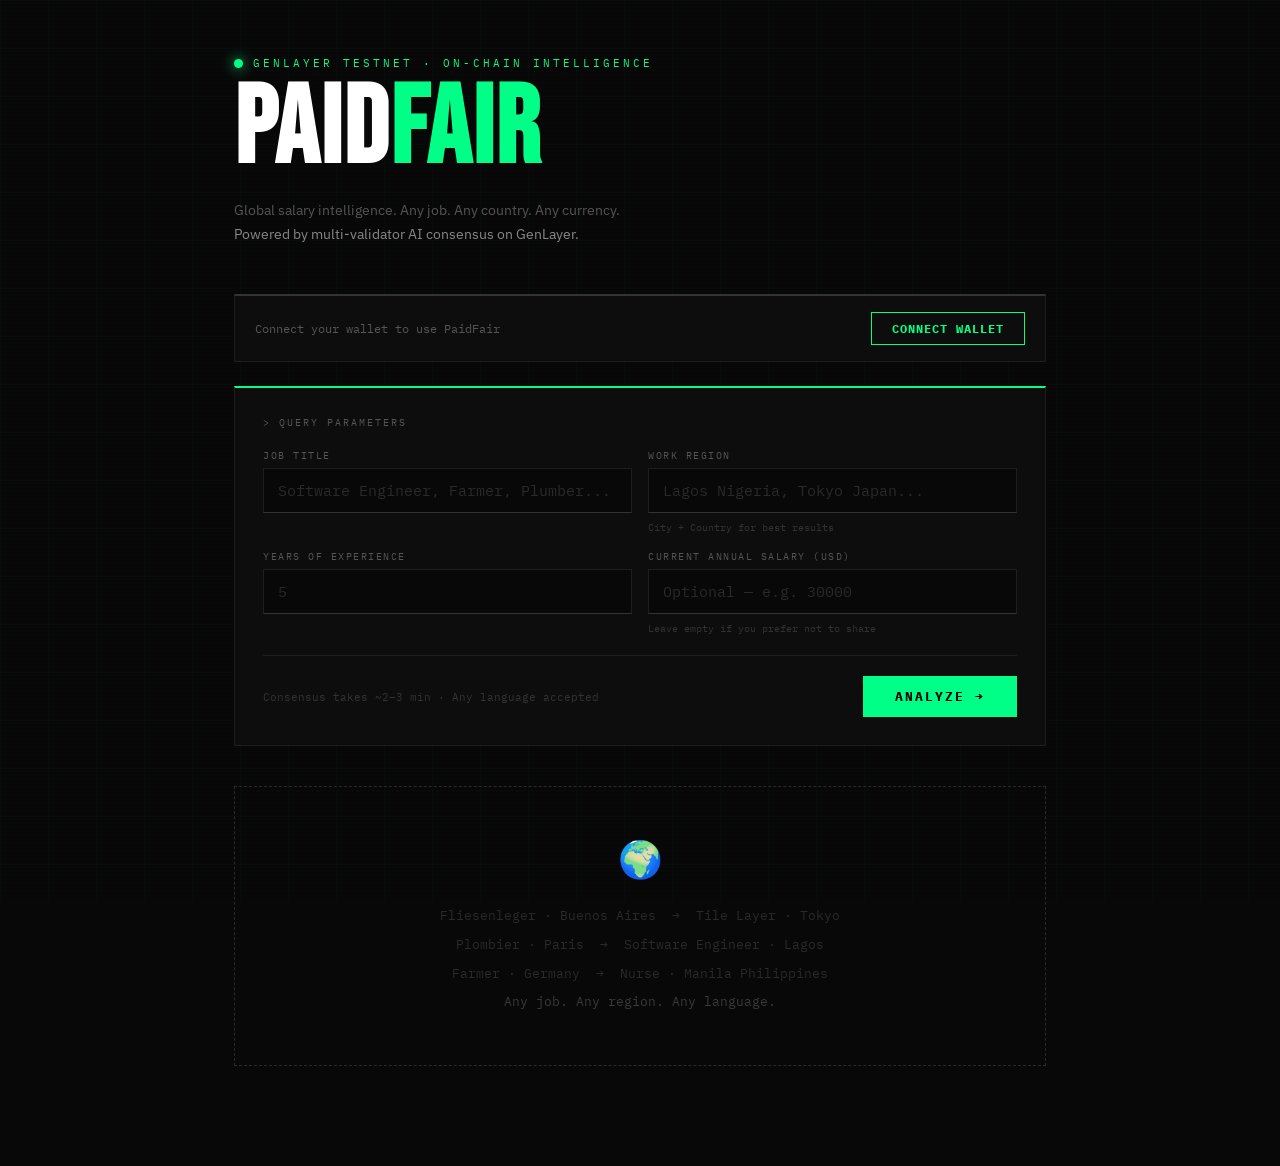
==== commit 831e372f: "Update index.html" ====
--- a/index.html
+++ b/index.html
@@ -19,54 +19,48 @@
       --dimmed: #2a2a2a;
     }
     * { box-sizing: border-box; margin: 0; padding: 0; }
-    body {
-      background: var(--bg);
-      color: var(--text);
-      font-family: 'IBM Plex Mono', monospace;
-      min-height: 100vh;
-      overflow-x: hidden;
-    }
+    body { background: var(--bg); color: var(--text); font-family: 'IBM Plex Mono', monospace; min-height: 100vh; overflow-x: hidden; }
     body::before {
-      content: '';
-      position: fixed; inset: 0;
-      background-image:
-        linear-gradient(rgba(0,255,135,0.025) 1px, transparent 1px),
-        linear-gradient(90deg, rgba(0,255,135,0.025) 1px, transparent 1px);
-      background-size: 48px 48px;
-      pointer-events: none; z-index: 0;
+      content: ''; position: fixed; inset: 0;
+      background-image: linear-gradient(rgba(0,255,135,0.025) 1px, transparent 1px), linear-gradient(90deg, rgba(0,255,135,0.025) 1px, transparent 1px);
+      background-size: 48px 48px; pointer-events: none; z-index: 0;
     }
     body::after {
-      content: '';
-      position: fixed; inset: 0;
+      content: ''; position: fixed; inset: 0;
       background: repeating-linear-gradient(0deg, transparent, transparent 2px, rgba(0,0,0,0.06) 2px, rgba(0,0,0,0.06) 4px);
       pointer-events: none; z-index: 0;
     }
-    .wrap {
-      position: relative; z-index: 1;
-      max-width: 860px; margin: 0 auto;
-      padding: 56px 24px 100px;
-    }
-    .header { margin-bottom: 60px; }
+    .wrap { position: relative; z-index: 1; max-width: 860px; margin: 0 auto; padding: 56px 24px 100px; }
+
+    /* HEADER */
+    .header { margin-bottom: 48px; }
     .status-dot { display: flex; align-items: center; gap: 10px; margin-bottom: 12px; }
-    .dot {
-      width: 9px; height: 9px; border-radius: 50%;
-      background: var(--green); box-shadow: 0 0 14px var(--green);
-      animation: blink 2s infinite;
-    }
+    .dot { width: 9px; height: 9px; border-radius: 50%; background: var(--green); box-shadow: 0 0 14px var(--green); animation: blink 2s infinite; }
     .status-label { font-size: 11px; color: var(--green); letter-spacing: 3px; text-transform: uppercase; }
-    h1 {
-      font-family: 'Bebas Neue', sans-serif;
-      font-size: clamp(64px, 12vw, 110px);
-      line-height: 0.88; letter-spacing: 2px; color: #fff; margin-bottom: 20px;
-    }
+    h1 { font-family: 'Bebas Neue', sans-serif; font-size: clamp(64px, 12vw, 110px); line-height: 0.88; letter-spacing: 2px; color: #fff; margin-bottom: 20px; }
     h1 span { color: var(--green); }
     .tagline { font-family: 'IBM Plex Sans', sans-serif; font-size: 14px; color: var(--muted); line-height: 1.7; max-width: 500px; }
     .tagline strong { color: #888; font-weight: 400; }
 
-    .form-box {
-      border: 1px solid var(--border); border-top: 2px solid var(--green);
-      background: var(--bg2); padding: 28px; margin-bottom: 32px;
-    }
+    /* WALLET CONNECT */
+    .wallet-bar {
+      border: 1px solid var(--border); border-top: 2px solid #333;
+      background: var(--bg2); padding: 16px 20px; margin-bottom: 24px;
+      display: flex; align-items: center; justify-content: space-between; flex-wrap: wrap; gap: 12px;
+    }
+    .wallet-info { font-size: 12px; color: var(--muted); }
+    .wallet-address { font-size: 12px; color: var(--green); }
+    .btn-wallet {
+      background: transparent; color: var(--green); border: 1px solid var(--green);
+      padding: 8px 20px; font-family: 'IBM Plex Mono', monospace; font-size: 12px;
+      font-weight: 700; letter-spacing: 1px; text-transform: uppercase; cursor: pointer; transition: all 0.2s;
+    }
+    .btn-wallet:hover { background: var(--green); color: #000; }
+    .btn-wallet.connected { border-color: #333; color: #444; cursor: default; }
+    .btn-wallet.connected:hover { background: transparent; color: #444; }
+
+    /* FORM */
+    .form-box { border: 1px solid var(--border); border-top: 2px solid var(--green); background: var(--bg2); padding: 28px; margin-bottom: 32px; }
     .form-label { font-size: 10px; color: var(--muted); letter-spacing: 2px; text-transform: uppercase; margin-bottom: 20px; }
     .form-grid { display: grid; grid-template-columns: 1fr 1fr; gap: 16px; margin-bottom: 20px; }
     .field { display: flex; flex-direction: column; gap: 6px; }
@@ -79,10 +73,7 @@
     .field input:focus { border-color: var(--green); }
     .field input::placeholder { color: var(--dimmed); }
     .field .hint { font-size: 10px; color: #333; margin-top: 2px; }
-    .form-footer {
-      display: flex; justify-content: space-between; align-items: center;
-      border-top: 1px solid var(--border); padding-top: 20px; flex-wrap: wrap; gap: 12px;
-    }
+    .form-footer { display: flex; justify-content: space-between; align-items: center; border-top: 1px solid var(--border); padding-top: 20px; flex-wrap: wrap; gap: 12px; }
     .form-hint { font-size: 11px; color: #333; }
     .btn {
       background: var(--green); color: #000; border: none; padding: 12px 32px;
@@ -92,27 +83,25 @@
     .btn:hover:not(:disabled) { background: #00cc6a; transform: translateX(3px); }
     .btn:disabled { background: var(--bg3); color: var(--green); border: 1px solid var(--green); cursor: default; }
 
+    /* STATUS / ERROR */
     .status-box {
       border: 1px solid var(--border); border-left: 3px solid var(--green);
       background: var(--bg2); padding: 16px 20px; margin-bottom: 24px;
-      font-size: 12px; color: var(--green); display: none; line-height: 1.8;
+      font-size: 12px; color: var(--green); display: none; line-height: 2;
     }
     .error-box {
       border: 1px solid var(--red); background: #1a0000;
       padding: 16px 20px; color: var(--red); font-size: 13px; margin-bottom: 24px; display: none;
     }
 
+    /* RESULT */
     #result { display: none; animation: fadeUp 0.4s ease; }
     .result-header { border-bottom: 1px solid var(--border); padding-bottom: 24px; margin-bottom: 32px; }
     .result-meta { font-size: 10px; color: var(--muted); letter-spacing: 2px; margin-bottom: 10px; }
     .result-title { font-family: 'Bebas Neue', sans-serif; font-size: clamp(28px, 5vw, 48px); color: #fff; letter-spacing: 1px; margin-bottom: 6px; }
     .result-sub { font-size: 13px; color: var(--muted); }
 
-    .verdict-box {
-      padding: 22px 26px; margin-bottom: 28px; border-left: 3px solid var(--green);
-      background: var(--bg2); border-top: 1px solid var(--border);
-      border-right: 1px solid var(--border); border-bottom: 1px solid var(--border);
-    }
+    .verdict-box { padding: 22px 26px; margin-bottom: 28px; border-left: 3px solid var(--green); background: var(--bg2); border-top: 1px solid var(--border); border-right: 1px solid var(--border); border-bottom: 1px solid var(--border); }
     .verdict-box.underpaid { border-left-color: var(--red); }
     .verdict-box.fair { border-left-color: var(--yellow); }
     .verdict-box.wellpaid { border-left-color: var(--green); }
@@ -135,37 +124,23 @@
     .band-usd { font-size: 22px; font-weight: 700; color: #fff; margin-bottom: 4px; }
     .band-label-small { font-size: 10px; color: #333; }
 
-    .estimate-box {
-      display: flex; justify-content: space-between; align-items: center;
-      background: var(--bg2); border: 1px solid var(--border); border-left: 3px solid var(--green);
-      padding: 20px 24px; margin-bottom: 16px; flex-wrap: wrap; gap: 12px;
-    }
+    .estimate-box { display: flex; justify-content: space-between; align-items: center; background: var(--bg2); border: 1px solid var(--border); border-left: 3px solid var(--green); padding: 20px 24px; margin-bottom: 16px; flex-wrap: wrap; gap: 12px; }
     .estimate-left .elabel { font-size: 10px; color: var(--muted); letter-spacing: 2px; margin-bottom: 4px; }
     .estimate-left .esub { font-size: 11px; color: #444; }
     .estimate-right .evalue { font-size: 32px; font-weight: 700; color: var(--green); text-align: right; }
     .estimate-right .ecurrency { font-size: 12px; color: var(--muted); text-align: right; }
 
-    .floor-box {
-      display: flex; justify-content: space-between; align-items: center;
-      background: var(--bg2); border: 1px solid var(--border); border-left: 3px solid var(--yellow);
-      padding: 20px 24px; margin-bottom: 28px; flex-wrap: wrap; gap: 12px;
-    }
+    .floor-box { display: flex; justify-content: space-between; align-items: center; background: var(--bg2); border: 1px solid var(--border); border-left: 3px solid var(--yellow); padding: 20px 24px; margin-bottom: 28px; flex-wrap: wrap; gap: 12px; }
     .floor-left .flabel { font-size: 10px; color: var(--muted); letter-spacing: 2px; margin-bottom: 4px; }
     .floor-left .fsub { font-size: 11px; color: #444; }
     .floor-right .fvalue { font-size: 28px; font-weight: 700; color: var(--yellow); text-align: right; }
     .floor-right .fcurrency { font-size: 12px; color: var(--muted); text-align: right; }
 
-    .comparison-box {
-      background: #0a1a0a; border: 1px solid #00ff8722; border-left: 3px solid var(--green);
-      padding: 20px 24px; margin-bottom: 28px;
-    }
+    .comparison-box { background: #0a1a0a; border: 1px solid #00ff8722; border-left: 3px solid var(--green); padding: 20px 24px; margin-bottom: 28px; }
     .comparison-box .clabel { font-size: 10px; color: var(--green); letter-spacing: 2px; margin-bottom: 8px; }
     .comparison-box .ctext { font-family: 'IBM Plex Sans', sans-serif; font-size: 14px; color: #aaa; line-height: 1.7; }
 
-    .result-footer {
-      margin-top: 40px; padding-top: 20px; border-top: 1px solid #111;
-      display: flex; justify-content: space-between; align-items: center; flex-wrap: wrap; gap: 8px;
-    }
+    .result-footer { margin-top: 40px; padding-top: 20px; border-top: 1px solid #111; display: flex; justify-content: space-between; align-items: center; flex-wrap: wrap; gap: 8px; }
     .result-footer .left { font-size: 11px; color: #2a2a2a; }
     .result-footer .right { font-size: 11px; color: var(--green); }
 
@@ -199,6 +174,16 @@
     </p>
   </div>
 
+  <!-- WALLET BAR -->
+  <div class="wallet-bar">
+    <div>
+      <div class="wallet-info" id="walletInfo">Connect your wallet to use PaidFair</div>
+      <div class="wallet-address" id="walletAddress"></div>
+    </div>
+    <button class="btn-wallet" id="connectBtn" onclick="connectWallet()">Connect Wallet</button>
+  </div>
+
+  <!-- FORM -->
   <div class="form-box">
     <div class="form-label">&gt; Query Parameters</div>
     <div class="form-grid">
@@ -304,41 +289,74 @@
 </div>
 
 <script type="module">
-  import { createClient, createAccount } from 'https://esm.sh/genlayer-js@latest';
+  import { createClient } from 'https://esm.sh/genlayer-js@latest';
   import { studionet } from 'https://esm.sh/genlayer-js@latest/chains';
 
   const CONTRACT_ADDRESS = '0x5c1d623819a41e79E0aa88e8abFdAEAccc5440f8';
 
-  // Persistent account via localStorage — same wallet across sessions
-  let privateKey = localStorage.getItem('paidfair_pk');
-  if (!privateKey) {
-    // generate a random hex key
-    const arr = new Uint8Array(32);
-    crypto.getRandomValues(arr);
-    privateKey = '0x' + Array.from(arr).map(b => b.toString(16).padStart(2, '0')).join('');
-    localStorage.setItem('paidfair_pk', privateKey);
+  // GenLayer Studio network config
+  const GENLAYER_CHAIN_ID = '0xF26F'; // 61999 in hex
+
+  let walletAddress = null;
+  let client = null;
+
+  // ── WALLET CONNECT ──────────────────────────────────────────
+  async function connectWallet() {
+    if (!window.ethereum) {
+      showError('MetaMask not found. Please install MetaMask to use PaidFair.');
+      return;
+    }
+
+    try {
+      // Request accounts
+      const accounts = await window.ethereum.request({ method: 'eth_requestAccounts' });
+      walletAddress = accounts[0];
+
+      // Switch to GenLayer Studio network
+      try {
+        await window.ethereum.request({
+          method: 'wallet_switchEthereumChain',
+          params: [{ chainId: GENLAYER_CHAIN_ID }],
+        });
+      } catch (switchError) {
+        // Network not added yet — add it
+        if (switchError.code === 4902) {
+          await window.ethereum.request({
+            method: 'wallet_addEthereumChain',
+            params: [{
+              chainId: GENLAYER_CHAIN_ID,
+              chainName: 'GenLayer Studio',
+              rpcUrls: ['https://studio.genlayer.com/api'],
+              nativeCurrency: { name: 'GEN', symbol: 'GEN', decimals: 18 },
+            }],
+          });
+        } else {
+          throw switchError;
+        }
+      }
+
+      // Create GenLayer client with MetaMask address
+      client = createClient({ chain: studionet, account: walletAddress });
+
+      // Update UI
+      document.getElementById('walletInfo').textContent = 'Wallet connected';
+      document.getElementById('walletAddress').textContent = walletAddress.slice(0, 6) + '...' + walletAddress.slice(-4);
+      const btn = document.getElementById('connectBtn');
+      btn.textContent = 'Connected';
+      btn.classList.add('connected');
+
+    } catch (e) {
+      showError('Wallet connection failed: ' + (e.message || 'Unknown error'));
+    }
   }
 
-  const account = createAccount(privateKey);
-  const client = createClient({ chain: studionet, account });
-
-  function fmt(n) {
-    return '$' + new Intl.NumberFormat('en-US').format(Math.round(n));
-  }
-
-  function setStatus(msg) {
-    const box = document.getElementById('statusBox');
-    box.style.display = msg ? 'block' : 'none';
-    box.innerHTML = msg || '';
-  }
-
-  function showError(msg) {
-    const box = document.getElementById('errorBox');
-    box.textContent = '⚠ ' + msg;
-    box.style.display = 'block';
-  }
-
+  // ── ANALYZE ────────────────────────────────────────────────
   async function analyze() {
+    if (!walletAddress || !client) {
+      showError('Please connect your wallet first.');
+      return;
+    }
+
     const job    = document.getElementById('job_title').value.trim();
     const region = document.getElementById('work_region').value.trim();
     const years  = document.getElementById('years_experience').value.trim();
@@ -362,8 +380,7 @@
     }, 400);
 
     try {
-      // Step 1: Submit to GenLayer
-      setStatus('⬡ Submitting to GenLayer network...');
+      setStatus('⬡ Submitting to GenLayer network...<br>⬡ MetaMask will ask you to sign the transaction.');
 
       const txHash = await client.writeContract({
         address: CONTRACT_ADDRESS,
@@ -372,10 +389,13 @@
         value: 0,
       });
 
-      setStatus(`⬡ Transaction submitted: <span style="color:#888">${txHash.slice(0,18)}...</span><br>⬡ Waiting for validator consensus — this takes 2–3 minutes...<br>⬡ Multiple AI validators are independently analyzing your query.`);
-
-      // Step 2: Wait for FINALIZED
-      const receipt = await client.waitForTransactionReceipt({
+      setStatus(
+        `⬡ Transaction submitted: <span style="color:#888">${txHash.slice(0,20)}...</span><br>` +
+        `⬡ Validators are independently analyzing your query.<br>` +
+        `⬡ Waiting for consensus — this takes 2–3 minutes...`
+      );
+
+      await client.waitForTransactionReceipt({
         hash: txHash,
         status: 'FINALIZED',
         retries: 60,
@@ -384,17 +404,16 @@
 
       setStatus('⬡ Consensus reached. Fetching result...');
 
-      // Step 3: Read result
       const raw = await client.readContract({
         address: CONTRACT_ADDRESS,
         functionName: 'get_result',
-        args: [account.address],
+        args: [walletAddress],
       });
 
-      if (!raw) throw new Error('No result returned from contract.');
+      if (!raw) throw new Error('No result returned. Try again.');
 
       const parsed = JSON.parse(raw);
-      if (parsed.error) throw new Error('Contract parse error: ' + parsed.raw);
+      if (parsed.error) throw new Error('Contract returned parse error.');
 
       setStatus('');
       renderResult(parsed, years, salary);
@@ -410,6 +429,7 @@
     }
   }
 
+  // ── RENDER ──────────────────────────────────────────────────
   function renderResult(d, years, salary) {
     document.getElementById('r_title').textContent = d.job_title || '';
     document.getElementById('r_region').textContent = '📍 ' + (d.work_region || '') + ' · ' + (d.currency_code || 'USD');
@@ -421,17 +441,14 @@
     document.getElementById('r_exp_label').textContent = 'Based on ' + years + ' years of experience';
 
     const assessment = (d.assessment || 'FAIR').toUpperCase();
-    const verdictBox  = document.getElementById('r_verdict_box');
-    const verdictText = document.getElementById('r_verdict_text');
-    verdictBox.className  = 'verdict-box '  + assessment.toLowerCase();
-    verdictText.className = 'verdict-text ' + assessment.toLowerCase();
+    document.getElementById('r_verdict_box').className  = 'verdict-box '  + assessment.toLowerCase();
+    document.getElementById('r_verdict_text').className = 'verdict-text ' + assessment.toLowerCase();
     const emoji = assessment === 'UNDERPAID' ? '🔴' : assessment === 'WELLPAID' ? '🟢' : '🟡';
-    verdictText.textContent = emoji + ' ' + (d.verdict || '');
-
-    ['low', 'mid', 'high'].forEach(b => document.getElementById('band_' + b).classList.remove('active'));
+    document.getElementById('r_verdict_text').textContent = emoji + ' ' + (d.verdict || '');
+
+    ['low','mid','high'].forEach(b => document.getElementById('band_'+b).classList.remove('active'));
     const yrs = parseInt(years);
-    const activeBand = yrs <= 2 ? 'low' : yrs <= 6 ? 'mid' : 'high';
-    document.getElementById('band_' + activeBand).classList.add('active');
+    document.getElementById('band_' + (yrs <= 2 ? 'low' : yrs <= 6 ? 'mid' : 'high')).classList.add('active');
 
     const compBox = document.getElementById('r_comparison_box');
     if (salary && d.comparison_note) {
@@ -446,10 +463,24 @@
     document.getElementById('result').scrollIntoView({ behavior: 'smooth', block: 'start' });
   }
 
-  // Expose to global scope for onclick
+  // ── HELPERS ─────────────────────────────────────────────────
+  function fmt(n) { return '$' + new Intl.NumberFormat('en-US').format(Math.round(n)); }
+
+  function setStatus(msg) {
+    const box = document.getElementById('statusBox');
+    box.style.display = msg ? 'block' : 'none';
+    box.innerHTML = msg || '';
+  }
+
+  function showError(msg) {
+    const box = document.getElementById('errorBox');
+    box.textContent = '⚠ ' + msg;
+    box.style.display = 'block';
+  }
+
+  window.connectWallet = connectWallet;
   window.analyze = analyze;
 
-  // Enter key support
   document.addEventListener('keydown', e => {
     if (e.key === 'Enter' && !document.getElementById('analyzeBtn').disabled) analyze();
   });
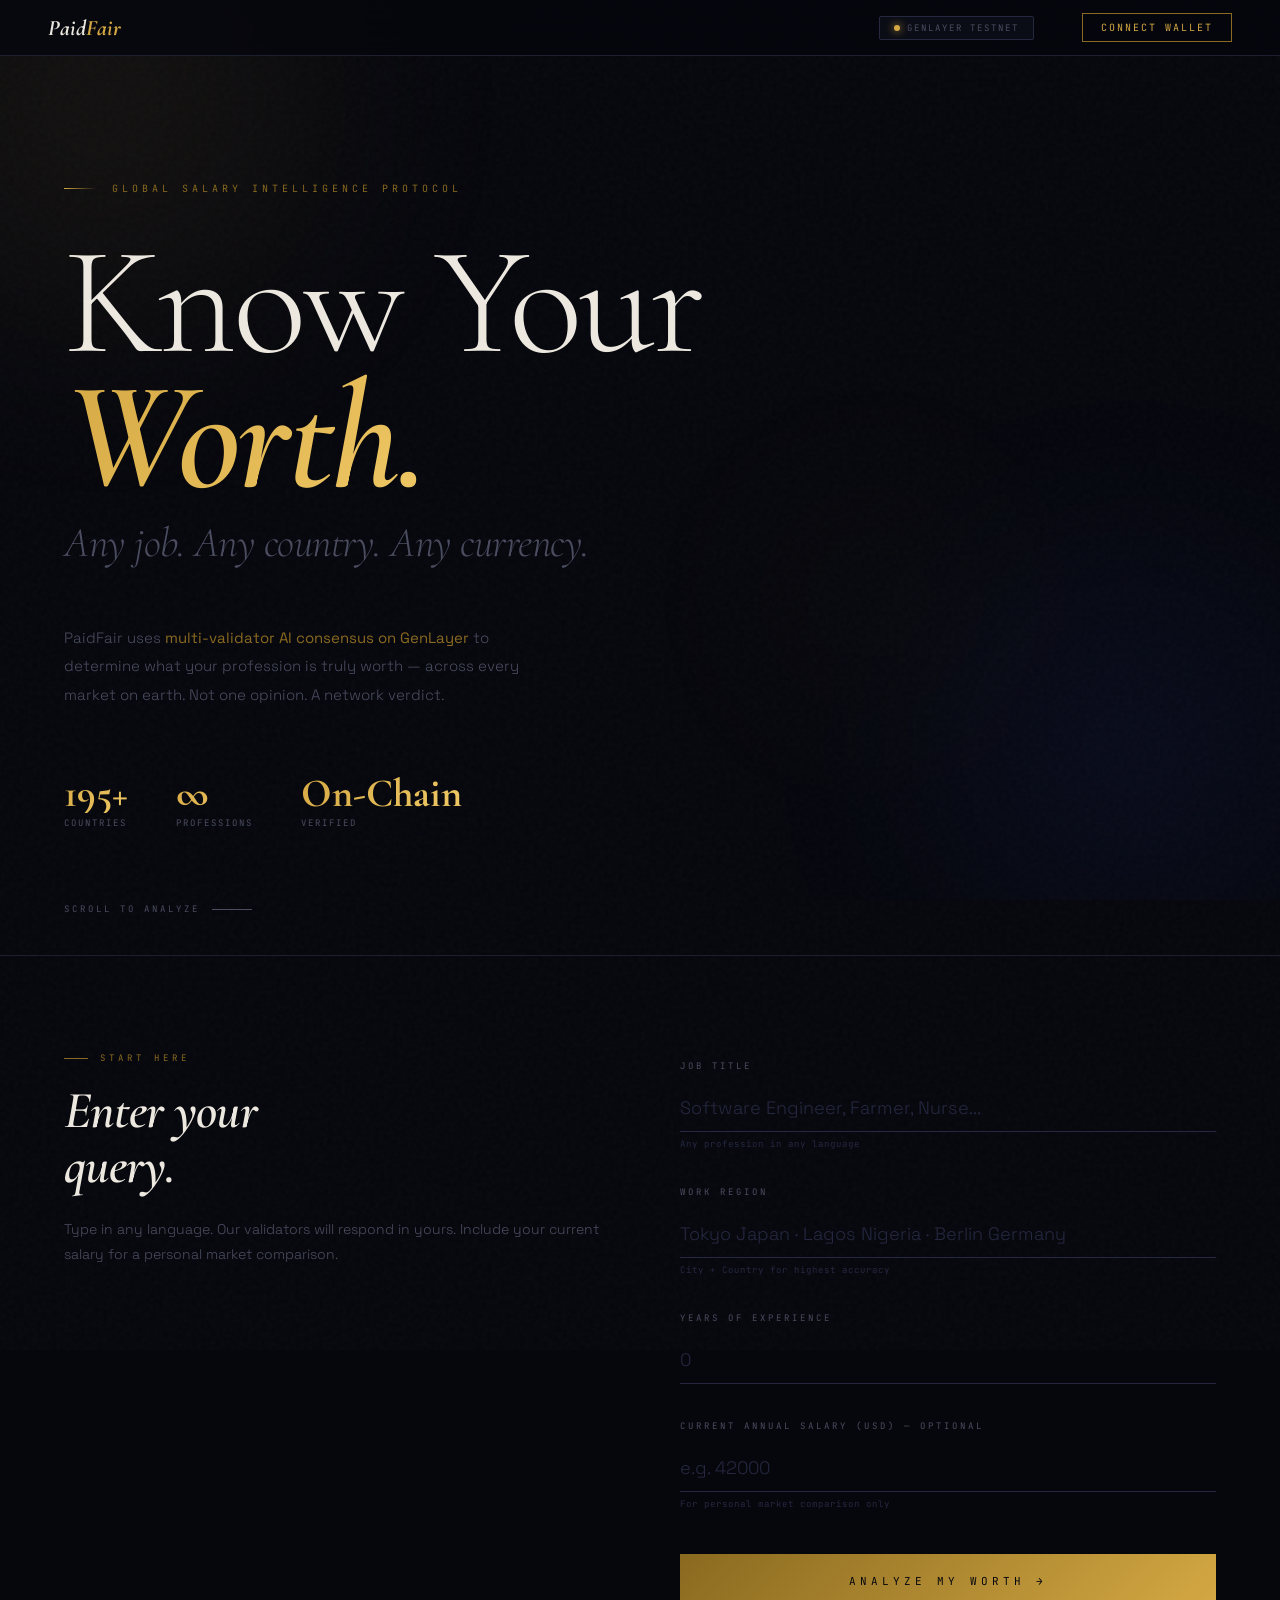
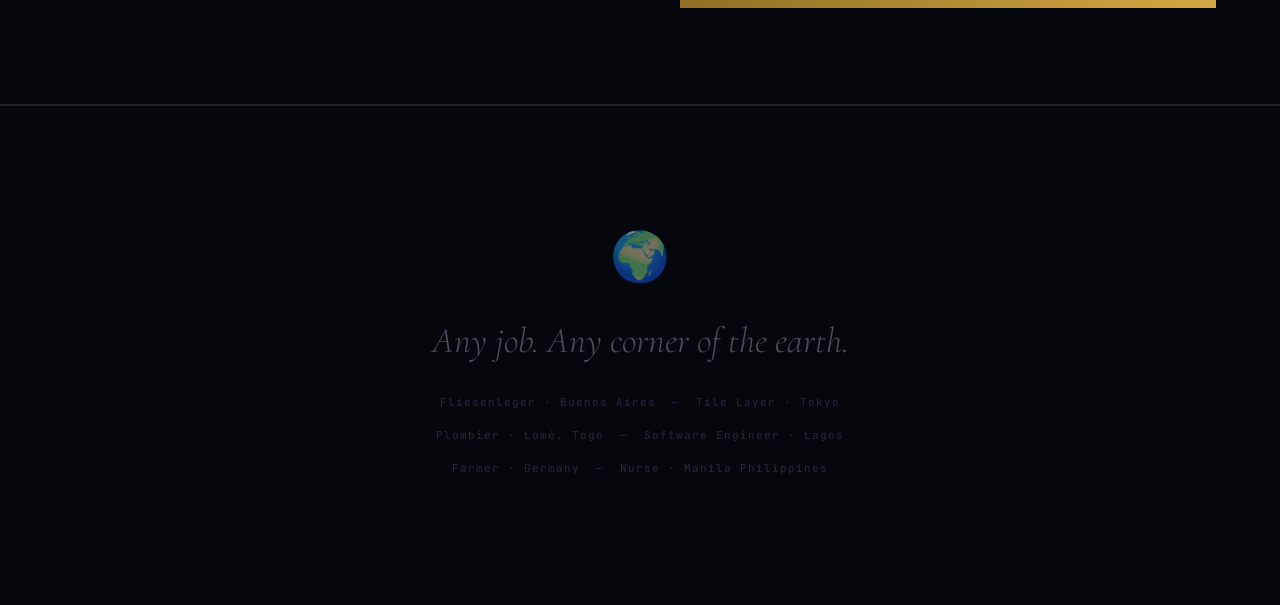
==== commit f9b25614: "Update index.html" ====
--- a/index.html
+++ b/index.html
@@ -3,286 +3,921 @@
 <head>
   <meta charset="UTF-8" />
   <meta name="viewport" content="width=device-width, initial-scale=1.0" />
-  <title>PaidFair — Global Salary Intelligence</title>
-  <link href="https://fonts.googleapis.com/css2?family=Bebas+Neue&family=IBM+Plex+Mono:wght@400;700&family=IBM+Plex+Sans:wght@300;400;600&display=swap" rel="stylesheet" />
+  <title>PaidFair — Know Your Worth</title>
+  <link href="https://fonts.googleapis.com/css2?family=Cormorant+Garamond:ital,wght@0,300;0,600;0,700;1,300;1,600;1,700&family=Space+Grotesk:wght@300;400;500&family=JetBrains+Mono:wght@300;400&display=swap" rel="stylesheet" />
   <style>
     :root {
-      --green: #00ff87;
-      --red: #ff3b3b;
-      --yellow: #ffd166;
-      --bg: #080808;
-      --bg2: #0d0d0d;
-      --bg3: #111;
-      --border: #1e1e1e;
-      --text: #e0e0e0;
-      --muted: #555;
-      --dimmed: #2a2a2a;
-    }
+      --gold: #d4a843;
+      --gold2: #f0c966;
+      --gold3: #8a6a20;
+      --bg: #06070d;
+      --bg2: #0b0d16;
+      --bg3: #10121e;
+      --border: #1c1f30;
+      --border2: #252840;
+      --cream: #ede8df;
+      --cream2: #c8c2b6;
+      --muted: #4a4d60;
+      --red: #e05555;
+      --green: #4ecb82;
+      --blue-glow: rgba(80, 100, 255, 0.06);
+    }
+
     * { box-sizing: border-box; margin: 0; padding: 0; }
-    body { background: var(--bg); color: var(--text); font-family: 'IBM Plex Mono', monospace; min-height: 100vh; overflow-x: hidden; }
-    body::before {
-      content: ''; position: fixed; inset: 0;
-      background-image: linear-gradient(rgba(0,255,135,0.025) 1px, transparent 1px), linear-gradient(90deg, rgba(0,255,135,0.025) 1px, transparent 1px);
-      background-size: 48px 48px; pointer-events: none; z-index: 0;
-    }
-    body::after {
-      content: ''; position: fixed; inset: 0;
-      background: repeating-linear-gradient(0deg, transparent, transparent 2px, rgba(0,0,0,0.06) 2px, rgba(0,0,0,0.06) 4px);
-      pointer-events: none; z-index: 0;
-    }
-    .wrap { position: relative; z-index: 1; max-width: 860px; margin: 0 auto; padding: 56px 24px 100px; }
-
-    /* HEADER */
-    .header { margin-bottom: 48px; }
-    .status-dot { display: flex; align-items: center; gap: 10px; margin-bottom: 12px; }
-    .dot { width: 9px; height: 9px; border-radius: 50%; background: var(--green); box-shadow: 0 0 14px var(--green); animation: blink 2s infinite; }
-    .status-label { font-size: 11px; color: var(--green); letter-spacing: 3px; text-transform: uppercase; }
-    h1 { font-family: 'Bebas Neue', sans-serif; font-size: clamp(64px, 12vw, 110px); line-height: 0.88; letter-spacing: 2px; color: #fff; margin-bottom: 20px; }
-    h1 span { color: var(--green); }
-    .tagline { font-family: 'IBM Plex Sans', sans-serif; font-size: 14px; color: var(--muted); line-height: 1.7; max-width: 500px; }
-    .tagline strong { color: #888; font-weight: 400; }
-
-    /* WALLET CONNECT */
-    .wallet-bar {
-      border: 1px solid var(--border); border-top: 2px solid #333;
-      background: var(--bg2); padding: 16px 20px; margin-bottom: 24px;
-      display: flex; align-items: center; justify-content: space-between; flex-wrap: wrap; gap: 12px;
-    }
-    .wallet-info { font-size: 12px; color: var(--muted); }
-    .wallet-address { font-size: 12px; color: var(--green); }
-    .btn-wallet {
-      background: transparent; color: var(--green); border: 1px solid var(--green);
-      padding: 8px 20px; font-family: 'IBM Plex Mono', monospace; font-size: 12px;
-      font-weight: 700; letter-spacing: 1px; text-transform: uppercase; cursor: pointer; transition: all 0.2s;
-    }
-    .btn-wallet:hover { background: var(--green); color: #000; }
-    .btn-wallet.connected { border-color: #333; color: #444; cursor: default; }
-    .btn-wallet.connected:hover { background: transparent; color: #444; }
-
-    /* FORM */
-    .form-box { border: 1px solid var(--border); border-top: 2px solid var(--green); background: var(--bg2); padding: 28px; margin-bottom: 32px; }
-    .form-label { font-size: 10px; color: var(--muted); letter-spacing: 2px; text-transform: uppercase; margin-bottom: 20px; }
-    .form-grid { display: grid; grid-template-columns: 1fr 1fr; gap: 16px; margin-bottom: 20px; }
-    .field { display: flex; flex-direction: column; gap: 6px; }
-    .field label { font-size: 10px; color: var(--muted); letter-spacing: 1.5px; text-transform: uppercase; }
+    html { scroll-behavior: smooth; }
+
+    body {
+      background: var(--bg);
+      color: var(--cream2);
+      font-family: 'Space Grotesk', sans-serif;
+      min-height: 100vh;
+      overflow-x: hidden;
+    }
+
+    /* ANIMATED BG ORBS */
+    .bg-orbs {
+      position: fixed; inset: 0; pointer-events: none; z-index: 0;
+      overflow: hidden;
+    }
+
+    .orb {
+      position: absolute; border-radius: 50%;
+      filter: blur(120px); opacity: 0.12;
+      animation: drift 20s infinite alternate ease-in-out;
+    }
+
+    .orb1 {
+      width: 600px; height: 600px;
+      background: radial-gradient(circle, #d4a843, transparent 70%);
+      top: -200px; left: -200px;
+      animation-duration: 25s;
+    }
+
+    .orb2 {
+      width: 500px; height: 500px;
+      background: radial-gradient(circle, #4060ff, transparent 70%);
+      bottom: -100px; right: -100px;
+      animation-duration: 30s; animation-delay: -10s;
+    }
+
+    .orb3 {
+      width: 300px; height: 300px;
+      background: radial-gradient(circle, #d4a843, transparent 70%);
+      top: 50%; right: 20%;
+      animation-duration: 18s; animation-delay: -5s;
+      opacity: 0.06;
+    }
+
+    @keyframes drift {
+      from { transform: translate(0, 0) scale(1); }
+      to { transform: translate(60px, 40px) scale(1.1); }
+    }
+
+    /* GRAIN OVERLAY */
+    .grain {
+      position: fixed; inset: -50%;
+      width: 200%; height: 200%;
+      background-image: url("data:image/svg+xml,%3Csvg viewBox='0 0 512 512' xmlns='http://www.w3.org/2000/svg'%3E%3Cfilter id='n'%3E%3CfeTurbulence type='fractalNoise' baseFrequency='0.75' numOctaves='4' stitchTiles='stitch'/%3E%3C/filter%3E%3Crect width='100%25' height='100%25' filter='url(%23n)' opacity='1'/%3E%3C/svg%3E");
+      pointer-events: none; z-index: 1; opacity: 0.03;
+      animation: grain-shift 8s steps(10) infinite;
+    }
+
+    @keyframes grain-shift {
+      0%,100% { transform: translate(0,0); }
+      10% { transform: translate(-2%,-3%); }
+      20% { transform: translate(3%,1%); }
+      30% { transform: translate(-1%,4%); }
+      40% { transform: translate(2%,-2%); }
+      50% { transform: translate(-3%,3%); }
+      60% { transform: translate(1%,-1%); }
+      70% { transform: translate(-2%,2%); }
+      80% { transform: translate(3%,-3%); }
+      90% { transform: translate(-1%,1%); }
+    }
+
+    /* TOP BAR */
+    .topbar {
+      position: fixed; top: 0; left: 0; right: 0; z-index: 100;
+      padding: 0 48px;
+      height: 56px;
+      display: flex; align-items: center; justify-content: space-between;
+      background: rgba(6,7,13,0.8);
+      backdrop-filter: blur(20px);
+      border-bottom: 1px solid var(--border);
+    }
+
+    .topbar-logo {
+      font-family: 'Cormorant Garamond', serif;
+      font-size: 22px; font-weight: 700; font-style: italic;
+      color: var(--cream);
+      letter-spacing: 0.5px;
+    }
+
+    .topbar-logo span { color: var(--gold); }
+
+    .topbar-right {
+      display: flex; align-items: center; gap: 24px;
+    }
+
+    .network-pill {
+      display: flex; align-items: center; gap: 7px;
+      padding: 5px 14px;
+      border: 1px solid var(--border2);
+      background: var(--bg2);
+      border-radius: 2px;
+    }
+
+    .network-dot {
+      width: 6px; height: 6px; border-radius: 50%;
+      background: var(--gold);
+      box-shadow: 0 0 8px var(--gold);
+      animation: pulse-dot 2s infinite;
+    }
+
+    @keyframes pulse-dot {
+      0%,100% { opacity: 1; }
+      50% { opacity: 0.3; }
+    }
+
+    .network-label {
+      font-family: 'JetBrains Mono', monospace;
+      font-size: 9px; color: var(--muted); letter-spacing: 2px; text-transform: uppercase;
+    }
+
+    .btn-connect-top {
+      font-family: 'JetBrains Mono', monospace;
+      font-size: 10px; letter-spacing: 2px; text-transform: uppercase;
+      color: var(--gold); background: transparent;
+      border: 1px solid var(--gold3);
+      padding: 7px 18px; cursor: pointer;
+      transition: all 0.3s;
+    }
+
+    .btn-connect-top:hover { background: var(--gold); color: var(--bg); }
+    .btn-connect-top.connected { color: var(--muted); border-color: var(--border); cursor: default; }
+    .btn-connect-top.connected:hover { background: transparent; color: var(--muted); }
+
+    .wallet-short {
+      font-family: 'JetBrains Mono', monospace;
+      font-size: 11px; color: var(--gold);
+    }
+
+    /* MAIN */
+    .main { position: relative; z-index: 2; padding-top: 56px; }
+
+    /* HERO */
+    .hero {
+      min-height: 100vh;
+      display: flex; flex-direction: column; justify-content: center;
+      padding: 80px 64px;
+      position: relative;
+      border-bottom: 1px solid var(--border);
+    }
+
+    .hero-tag {
+      font-family: 'JetBrains Mono', monospace;
+      font-size: 10px; color: var(--gold3);
+      letter-spacing: 4px; text-transform: uppercase;
+      margin-bottom: 40px;
+      display: flex; align-items: center; gap: 16px;
+      opacity: 0; animation: slideIn 0.8s 0.2s forwards;
+    }
+
+    .hero-tag::before {
+      content: '';
+      width: 32px; height: 1px;
+      background: linear-gradient(90deg, var(--gold), transparent);
+    }
+
+    .hero-headline {
+      font-family: 'Cormorant Garamond', serif;
+      font-size: clamp(72px, 12vw, 160px);
+      font-weight: 300;
+      line-height: 0.88;
+      color: var(--cream);
+      letter-spacing: -3px;
+      margin-bottom: 12px;
+      opacity: 0; animation: slideIn 0.9s 0.3s forwards;
+    }
+
+    .hero-headline em {
+      font-style: italic;
+      font-weight: 600;
+      color: var(--gold);
+      background: linear-gradient(135deg, var(--gold), var(--gold2));
+      -webkit-background-clip: text;
+      -webkit-text-fill-color: transparent;
+    }
+
+    .hero-sub-line {
+      font-family: 'Cormorant Garamond', serif;
+      font-size: clamp(22px, 4vw, 42px);
+      font-weight: 300; font-style: italic;
+      color: var(--muted);
+      margin-bottom: 56px;
+      letter-spacing: -0.5px;
+      opacity: 0; animation: slideIn 0.9s 0.4s forwards;
+    }
+
+    .hero-desc {
+      font-size: 15px; color: var(--muted);
+      line-height: 1.9; font-weight: 300;
+      max-width: 500px; margin-bottom: 64px;
+      opacity: 0; animation: slideIn 0.9s 0.5s forwards;
+    }
+
+    .hero-desc strong { color: var(--gold3); font-weight: 400; }
+
+    .hero-stats {
+      display: flex; gap: 48px; flex-wrap: wrap;
+      opacity: 0; animation: slideIn 0.9s 0.6s forwards;
+    }
+
+    .hero-stat { }
+    .hero-stat-num {
+      font-family: 'Cormorant Garamond', serif;
+      font-size: 40px; font-weight: 700;
+      background: linear-gradient(135deg, var(--gold), var(--gold2));
+      -webkit-background-clip: text; -webkit-text-fill-color: transparent;
+      line-height: 1;
+    }
+    .hero-stat-label {
+      font-family: 'JetBrains Mono', monospace;
+      font-size: 9px; color: var(--muted);
+      letter-spacing: 2px; text-transform: uppercase; margin-top: 4px;
+    }
+
+    .hero-scroll {
+      position: absolute; bottom: 40px; left: 64px;
+      font-family: 'JetBrains Mono', monospace;
+      font-size: 9px; color: var(--muted);
+      letter-spacing: 3px; text-transform: uppercase;
+      display: flex; align-items: center; gap: 12px;
+      animation: bob 2s infinite ease-in-out;
+    }
+
+    .hero-scroll::after {
+      content: '';
+      width: 40px; height: 1px;
+      background: var(--muted);
+    }
+
+    @keyframes bob { 0%,100% { transform: translateY(0); } 50% { transform: translateY(4px); } }
+
+    /* FORM SECTION */
+    .form-wrap {
+      padding: 96px 64px;
+      display: grid;
+      grid-template-columns: 1fr 1fr;
+      gap: 80px;
+      border-bottom: 1px solid var(--border);
+    }
+
+    .form-left { }
+
+    .section-kicker {
+      font-family: 'JetBrains Mono', monospace;
+      font-size: 9px; color: var(--gold3);
+      letter-spacing: 4px; text-transform: uppercase;
+      margin-bottom: 20px;
+      display: flex; align-items: center; gap: 12px;
+    }
+
+    .section-kicker::before {
+      content: '';
+      width: 24px; height: 1px;
+      background: var(--gold3);
+    }
+
+    .form-title {
+      font-family: 'Cormorant Garamond', serif;
+      font-size: 52px; font-weight: 600; font-style: italic;
+      color: var(--cream); line-height: 1.05;
+      letter-spacing: -1px; margin-bottom: 24px;
+    }
+
+    .form-intro {
+      font-size: 14px; color: var(--muted);
+      line-height: 1.8; font-weight: 300;
+    }
+
+    .form-right { padding-top: 8px; }
+
+    .field {
+      margin-bottom: 36px;
+      position: relative;
+    }
+
+    .field label {
+      display: block;
+      font-family: 'JetBrains Mono', monospace;
+      font-size: 9px; color: var(--muted);
+      letter-spacing: 3px; text-transform: uppercase;
+      margin-bottom: 12px;
+    }
+
     .field input {
-      background: var(--bg); border: 1px solid var(--border); border-bottom: 1px solid #333;
-      color: var(--text); font-family: 'IBM Plex Mono', monospace; font-size: 15px;
-      padding: 12px 14px; outline: none; transition: border-color 0.2s; width: 100%;
-    }
-    .field input:focus { border-color: var(--green); }
-    .field input::placeholder { color: var(--dimmed); }
-    .field .hint { font-size: 10px; color: #333; margin-top: 2px; }
-    .form-footer { display: flex; justify-content: space-between; align-items: center; border-top: 1px solid var(--border); padding-top: 20px; flex-wrap: wrap; gap: 12px; }
-    .form-hint { font-size: 11px; color: #333; }
-    .btn {
-      background: var(--green); color: #000; border: none; padding: 12px 32px;
-      font-family: 'IBM Plex Mono', monospace; font-size: 13px; font-weight: 700;
-      letter-spacing: 2px; text-transform: uppercase; cursor: pointer; transition: all 0.2s;
-    }
-    .btn:hover:not(:disabled) { background: #00cc6a; transform: translateX(3px); }
-    .btn:disabled { background: var(--bg3); color: var(--green); border: 1px solid var(--green); cursor: default; }
-
-    /* STATUS / ERROR */
-    .status-box {
-      border: 1px solid var(--border); border-left: 3px solid var(--green);
-      background: var(--bg2); padding: 16px 20px; margin-bottom: 24px;
-      font-size: 12px; color: var(--green); display: none; line-height: 2;
-    }
-    .error-box {
-      border: 1px solid var(--red); background: #1a0000;
-      padding: 16px 20px; color: var(--red); font-size: 13px; margin-bottom: 24px; display: none;
+      width: 100%;
+      background: transparent;
+      border: none; border-bottom: 1px solid var(--border2);
+      color: var(--cream);
+      font-family: 'Space Grotesk', sans-serif;
+      font-size: 18px; font-weight: 300;
+      padding: 12px 0;
+      outline: none;
+      transition: border-color 0.4s;
+    }
+
+    .field input:focus { border-bottom-color: var(--gold); }
+    .field input::placeholder { color: var(--border2); }
+
+    .field-hint {
+      font-family: 'JetBrains Mono', monospace;
+      font-size: 9px; color: var(--border2);
+      letter-spacing: 1px; margin-top: 6px;
+    }
+
+    .field input:focus + .field-line { transform: scaleX(1); }
+
+    .btn-main {
+      width: 100%;
+      background: linear-gradient(135deg, var(--gold3) 0%, var(--gold) 50%, var(--gold2) 100%);
+      background-size: 200% 200%;
+      color: var(--bg);
+      border: none;
+      padding: 20px 32px;
+      font-family: 'JetBrains Mono', monospace;
+      font-size: 11px; font-weight: 400;
+      letter-spacing: 4px; text-transform: uppercase;
+      cursor: pointer;
+      transition: all 0.4s;
+      position: relative; overflow: hidden;
+      margin-top: 8px;
+    }
+
+    .btn-main::before {
+      content: '';
+      position: absolute; top: 0; left: -100%; width: 100%; height: 100%;
+      background: linear-gradient(90deg, transparent, rgba(255,255,255,0.15), transparent);
+      transition: left 0.5s;
+    }
+
+    .btn-main:hover::before { left: 100%; }
+    .btn-main:hover:not(:disabled) { background-position: right center; box-shadow: 0 16px 48px rgba(212,168,67,0.3); transform: translateY(-2px); }
+    .btn-main:disabled { background: var(--border); color: var(--muted); cursor: default; transform: none; box-shadow: none; }
+
+    /* STATUS */
+    .status-wrap { padding: 0 64px; }
+
+    .status-card {
+      margin-top: 32px;
+      padding: 28px 32px;
+      background: var(--bg2);
+      border: 1px solid var(--border2);
+      border-left: 2px solid var(--gold3);
+      display: none;
+    }
+
+    .status-title {
+      font-family: 'JetBrains Mono', monospace;
+      font-size: 9px; color: var(--gold3);
+      letter-spacing: 3px; text-transform: uppercase; margin-bottom: 12px;
+    }
+
+    .status-body {
+      font-family: 'JetBrains Mono', monospace;
+      font-size: 11px; color: var(--muted); line-height: 2.2;
+    }
+
+    .error-card {
+      margin-top: 32px;
+      padding: 20px 28px;
+      background: #0d0808;
+      border: 1px solid #3a1515;
+      border-left: 2px solid var(--red);
+      font-size: 13px; color: #c07070;
+      display: none;
     }
 
     /* RESULT */
-    #result { display: none; animation: fadeUp 0.4s ease; }
-    .result-header { border-bottom: 1px solid var(--border); padding-bottom: 24px; margin-bottom: 32px; }
-    .result-meta { font-size: 10px; color: var(--muted); letter-spacing: 2px; margin-bottom: 10px; }
-    .result-title { font-family: 'Bebas Neue', sans-serif; font-size: clamp(28px, 5vw, 48px); color: #fff; letter-spacing: 1px; margin-bottom: 6px; }
-    .result-sub { font-size: 13px; color: var(--muted); }
-
-    .verdict-box { padding: 22px 26px; margin-bottom: 28px; border-left: 3px solid var(--green); background: var(--bg2); border-top: 1px solid var(--border); border-right: 1px solid var(--border); border-bottom: 1px solid var(--border); }
-    .verdict-box.underpaid { border-left-color: var(--red); }
-    .verdict-box.fair { border-left-color: var(--yellow); }
-    .verdict-box.wellpaid { border-left-color: var(--green); }
-    .verdict-label { font-size: 10px; letter-spacing: 2px; color: var(--muted); margin-bottom: 10px; }
-    .verdict-text { font-family: 'IBM Plex Sans', sans-serif; font-size: 16px; font-weight: 600; line-height: 1.5; }
-    .verdict-text.underpaid { color: var(--red); }
-    .verdict-text.fair { color: var(--yellow); }
-    .verdict-text.wellpaid { color: var(--green); }
-
-    .bands-label { font-size: 10px; color: var(--muted); letter-spacing: 2px; margin-bottom: 16px; }
-    .bands-grid { display: grid; grid-template-columns: repeat(3, 1fr); gap: 12px; margin-bottom: 28px; }
-    .band { background: var(--bg2); border: 1px solid var(--border); padding: 20px 16px; position: relative; }
-    .band.active { border-color: var(--green); }
-    .band.active::after { content: '◀ YOU'; position: absolute; top: 8px; right: 10px; font-size: 9px; color: var(--green); letter-spacing: 1px; }
-    .band-top { height: 2px; margin: -20px -16px 16px; }
-    .band-top.low { background: var(--red); }
-    .band-top.mid { background: var(--yellow); }
-    .band-top.high { background: var(--green); }
-    .band-name { font-size: 10px; letter-spacing: 2px; color: var(--muted); margin-bottom: 12px; text-transform: uppercase; }
-    .band-usd { font-size: 22px; font-weight: 700; color: #fff; margin-bottom: 4px; }
-    .band-label-small { font-size: 10px; color: #333; }
-
-    .estimate-box { display: flex; justify-content: space-between; align-items: center; background: var(--bg2); border: 1px solid var(--border); border-left: 3px solid var(--green); padding: 20px 24px; margin-bottom: 16px; flex-wrap: wrap; gap: 12px; }
-    .estimate-left .elabel { font-size: 10px; color: var(--muted); letter-spacing: 2px; margin-bottom: 4px; }
-    .estimate-left .esub { font-size: 11px; color: #444; }
-    .estimate-right .evalue { font-size: 32px; font-weight: 700; color: var(--green); text-align: right; }
-    .estimate-right .ecurrency { font-size: 12px; color: var(--muted); text-align: right; }
-
-    .floor-box { display: flex; justify-content: space-between; align-items: center; background: var(--bg2); border: 1px solid var(--border); border-left: 3px solid var(--yellow); padding: 20px 24px; margin-bottom: 28px; flex-wrap: wrap; gap: 12px; }
-    .floor-left .flabel { font-size: 10px; color: var(--muted); letter-spacing: 2px; margin-bottom: 4px; }
-    .floor-left .fsub { font-size: 11px; color: #444; }
-    .floor-right .fvalue { font-size: 28px; font-weight: 700; color: var(--yellow); text-align: right; }
-    .floor-right .fcurrency { font-size: 12px; color: var(--muted); text-align: right; }
-
-    .comparison-box { background: #0a1a0a; border: 1px solid #00ff8722; border-left: 3px solid var(--green); padding: 20px 24px; margin-bottom: 28px; }
-    .comparison-box .clabel { font-size: 10px; color: var(--green); letter-spacing: 2px; margin-bottom: 8px; }
-    .comparison-box .ctext { font-family: 'IBM Plex Sans', sans-serif; font-size: 14px; color: #aaa; line-height: 1.7; }
-
-    .result-footer { margin-top: 40px; padding-top: 20px; border-top: 1px solid #111; display: flex; justify-content: space-between; align-items: center; flex-wrap: wrap; gap: 8px; }
-    .result-footer .left { font-size: 11px; color: #2a2a2a; }
-    .result-footer .right { font-size: 11px; color: var(--green); }
-
-    .empty-state { margin-top: 40px; padding: 48px; border: 1px dashed var(--dimmed); text-align: center; }
-    .empty-state .globe { font-size: 36px; margin-bottom: 20px; }
-    .empty-state .examples { font-size: 13px; color: #2a2a2a; line-height: 2.2; }
-    .empty-state .examples span { color: #3a3a3a; }
-
-    @keyframes blink { 0%, 100% { opacity: 1; } 50% { opacity: 0.2; } }
-    @keyframes fadeUp { from { opacity: 0; transform: translateY(14px); } to { opacity: 1; transform: translateY(0); } }
-
-    @media (max-width: 600px) {
-      .form-grid { grid-template-columns: 1fr; }
-      .bands-grid { grid-template-columns: 1fr; }
-      .wrap { padding: 32px 16px 80px; }
+    #result { display: none; animation: fadeUp 0.8s ease; }
+
+    /* RESULT HERO */
+    .result-hero {
+      padding: 80px 64px 64px;
+      border-bottom: 1px solid var(--border);
+      display: grid;
+      grid-template-columns: 1fr auto;
+      gap: 48px; align-items: end;
+    }
+
+    .result-kicker {
+      font-family: 'JetBrains Mono', monospace;
+      font-size: 9px; color: var(--gold3);
+      letter-spacing: 4px; text-transform: uppercase;
+      margin-bottom: 16px;
+      display: flex; align-items: center; gap: 12px;
+    }
+
+    .result-kicker::before { content: ''; width: 24px; height: 1px; background: var(--gold3); }
+
+    .result-job {
+      font-family: 'Cormorant Garamond', serif;
+      font-size: clamp(48px, 7vw, 88px);
+      font-weight: 600; font-style: italic;
+      color: var(--cream); line-height: 0.95;
+      letter-spacing: -2px; margin-bottom: 16px;
+    }
+
+    .result-location {
+      font-family: 'JetBrains Mono', monospace;
+      font-size: 11px; color: var(--muted); letter-spacing: 2px;
+    }
+
+    .result-badge {
+      padding: 24px 28px;
+      border: 1px solid var(--border2);
+      background: var(--bg2);
+      text-align: center; flex-shrink: 0;
+    }
+
+    .badge-assessment {
+      font-family: 'Cormorant Garamond', serif;
+      font-size: 28px; font-weight: 700; font-style: italic;
+      margin-bottom: 4px;
+    }
+
+    .badge-assessment.underpaid { color: var(--red); }
+    .badge-assessment.fair { color: var(--gold); }
+    .badge-assessment.wellpaid { color: var(--green); }
+
+    .badge-sub {
+      font-family: 'JetBrains Mono', monospace;
+      font-size: 8px; color: var(--muted); letter-spacing: 2px; text-transform: uppercase;
+    }
+
+    /* VERDICT */
+    .verdict-section {
+      padding: 56px 64px;
+      border-bottom: 1px solid var(--border);
+      display: grid; grid-template-columns: 200px 1fr; gap: 48px;
+      align-items: start;
+    }
+
+    .verdict-left { }
+
+    .verdict-left-label {
+      font-family: 'JetBrains Mono', monospace;
+      font-size: 9px; letter-spacing: 3px; text-transform: uppercase;
+      margin-bottom: 12px;
+    }
+
+    .verdict-left-label.underpaid { color: var(--red); }
+    .verdict-left-label.fair { color: var(--gold); }
+    .verdict-left-label.wellpaid { color: var(--green); }
+
+    .verdict-line {
+      width: 2px; height: 80px;
+    }
+
+    .verdict-line.underpaid { background: linear-gradient(180deg, var(--red), transparent); }
+    .verdict-line.fair { background: linear-gradient(180deg, var(--gold), transparent); }
+    .verdict-line.wellpaid { background: linear-gradient(180deg, var(--green), transparent); }
+
+    .verdict-text {
+      font-family: 'Cormorant Garamond', serif;
+      font-size: 26px; font-weight: 300;
+      line-height: 1.7; letter-spacing: -0.3px;
+    }
+
+    .verdict-text.underpaid { color: #dda0a0; }
+    .verdict-text.fair { color: var(--cream2); }
+    .verdict-text.wellpaid { color: #a0ddb8; }
+
+    /* NUMBERS */
+    .numbers-section {
+      display: grid; grid-template-columns: repeat(3, 1fr);
+      border-bottom: 1px solid var(--border);
+    }
+
+    .num-block {
+      padding: 48px 40px;
+      border-right: 1px solid var(--border);
+      position: relative; overflow: hidden;
+      transition: background 0.3s;
+    }
+
+    .num-block:last-child { border-right: none; }
+    .num-block:hover { background: var(--bg2); }
+
+    .num-block.active {
+      background: var(--bg2);
+    }
+
+    .num-block.active::after {
+      content: '← YOUR LEVEL';
+      position: absolute; bottom: 16px; right: 20px;
+      font-family: 'JetBrains Mono', monospace;
+      font-size: 8px; color: var(--gold3);
+      letter-spacing: 2px;
+    }
+
+    .num-tier {
+      font-family: 'JetBrains Mono', monospace;
+      font-size: 9px; letter-spacing: 3px; text-transform: uppercase;
+      margin-bottom: 24px;
+    }
+
+    .num-tier.low { color: #805050; }
+    .num-tier.mid { color: var(--gold3); }
+    .num-tier.high { color: #508050; }
+
+    .num-value {
+      font-family: 'Cormorant Garamond', serif;
+      font-size: 52px; font-weight: 700;
+      line-height: 1; margin-bottom: 6px;
+      transition: color 0.3s;
+    }
+
+    .num-block:hover .num-value { color: var(--gold); }
+
+    .num-unit {
+      font-family: 'JetBrains Mono', monospace;
+      font-size: 9px; color: var(--muted); letter-spacing: 2px; text-transform: uppercase;
+    }
+
+    /* KEY METRICS */
+    .metrics-section {
+      display: grid; grid-template-columns: 1fr 1fr;
+      border-bottom: 1px solid var(--border);
+    }
+
+    .metric-block {
+      padding: 48px 56px;
+      border-right: 1px solid var(--border);
+      position: relative;
+    }
+
+    .metric-block:last-child { border-right: none; }
+
+    .metric-block::before {
+      content: '';
+      position: absolute; top: 0; left: 0; right: 0; height: 2px;
+    }
+
+    .metric-block.estimate::before { background: linear-gradient(90deg, var(--gold), transparent); }
+    .metric-block.floor::before { background: linear-gradient(90deg, var(--gold3), transparent); }
+
+    .metric-label {
+      font-family: 'JetBrains Mono', monospace;
+      font-size: 9px; color: var(--muted);
+      letter-spacing: 3px; text-transform: uppercase; margin-bottom: 20px;
+    }
+
+    .metric-value {
+      font-family: 'Cormorant Garamond', serif;
+      font-size: 72px; font-weight: 700; line-height: 1;
+      letter-spacing: -2px; margin-bottom: 8px;
+    }
+
+    .metric-block.estimate .metric-value {
+      background: linear-gradient(135deg, var(--gold), var(--gold2));
+      -webkit-background-clip: text; -webkit-text-fill-color: transparent;
+    }
+
+    .metric-block.floor .metric-value { color: var(--gold3); }
+
+    .metric-sub {
+      font-family: 'JetBrains Mono', monospace;
+      font-size: 10px; color: var(--muted); letter-spacing: 1px;
+    }
+
+    /* TIPS */
+    .tips-section { border-bottom: 1px solid var(--border); }
+
+    .tips-header {
+      padding: 40px 64px 32px;
+      border-bottom: 1px solid var(--border);
+      display: flex; align-items: center; gap: 20px;
+    }
+
+    .tips-title {
+      font-family: 'Cormorant Garamond', serif;
+      font-size: 32px; font-style: italic; font-weight: 300;
+      color: var(--cream2);
+    }
+
+    .tips-grid {
+      display: grid; grid-template-columns: 1fr 1fr;
+    }
+
+    .tip-card {
+      padding: 40px 48px;
+      border-right: 1px solid var(--border);
+      border-bottom: 1px solid var(--border);
+      position: relative; overflow: hidden;
+      transition: background 0.3s;
+    }
+
+    .tip-card:nth-child(even) { border-right: none; }
+    .tip-card:nth-child(3), .tip-card:nth-child(4) { border-bottom: none; }
+    .tip-card:hover { background: var(--bg2); }
+
+    .tip-num {
+      font-family: 'Cormorant Garamond', serif;
+      font-size: 80px; font-weight: 700; font-style: italic;
+      color: var(--border2); line-height: 1;
+      margin-bottom: 20px;
+      transition: color 0.3s;
+    }
+
+    .tip-card:hover .tip-num { color: var(--border); }
+
+    .tip-title {
+      font-family: 'JetBrains Mono', monospace;
+      font-size: 9px; color: var(--gold);
+      letter-spacing: 3px; text-transform: uppercase;
+      margin-bottom: 12px;
+    }
+
+    .tip-body {
+      font-size: 14px; color: var(--muted);
+      line-height: 1.9; font-weight: 300;
+    }
+
+    /* COMPARISON */
+    .comparison-section {
+      padding: 40px 64px;
+      border-bottom: 1px solid var(--border);
+      background: #080f0a;
+      display: none;
+    }
+
+    .comp-kicker {
+      font-family: 'JetBrains Mono', monospace;
+      font-size: 9px; color: var(--green);
+      letter-spacing: 3px; text-transform: uppercase;
+      margin-bottom: 16px; display: flex; align-items: center; gap: 12px;
+    }
+
+    .comp-kicker::before { content: ''; width: 24px; height: 1px; background: var(--green); }
+
+    .comp-text {
+      font-family: 'Cormorant Garamond', serif;
+      font-size: 22px; font-weight: 300;
+      color: #90c8a0; line-height: 1.7;
+    }
+
+    /* FOOTER */
+    .result-footer {
+      padding: 32px 64px;
+      display: flex; justify-content: space-between; align-items: center;
+      flex-wrap: wrap; gap: 12px;
+    }
+
+    .footer-left {
+      font-family: 'JetBrains Mono', monospace;
+      font-size: 9px; color: var(--border2); letter-spacing: 2px;
+    }
+
+    .footer-right {
+      font-family: 'JetBrains Mono', monospace;
+      font-size: 9px; color: var(--gold3); letter-spacing: 2px;
+      display: flex; align-items: center; gap: 8px;
+    }
+
+    .footer-dot {
+      width: 5px; height: 5px; border-radius: 50%;
+      background: var(--gold); box-shadow: 0 0 8px var(--gold);
+      animation: pulse-dot 2s infinite;
+    }
+
+    /* EMPTY STATE */
+    .empty-section {
+      padding: 120px 64px;
+      text-align: center;
+      border-top: 1px solid var(--border);
+    }
+
+    .empty-globe {
+      font-size: 48px; margin-bottom: 32px; opacity: 0.5;
+    }
+
+    .empty-title {
+      font-family: 'Cormorant Garamond', serif;
+      font-size: 36px; font-style: italic; font-weight: 300;
+      color: var(--muted); margin-bottom: 24px;
+    }
+
+    .empty-examples {
+      font-family: 'JetBrains Mono', monospace;
+      font-size: 11px; color: var(--border2);
+      line-height: 3; letter-spacing: 1px;
+    }
+
+    /* ANIMATIONS */
+    @keyframes slideIn {
+      from { opacity: 0; transform: translateY(24px); }
+      to { opacity: 1; transform: translateY(0); }
+    }
+
+    @keyframes fadeUp {
+      from { opacity: 0; transform: translateY(16px); }
+      to { opacity: 1; transform: translateY(0); }
+    }
+
+    /* RESPONSIVE */
+    @media (max-width: 900px) {
+      .hero { padding: 60px 32px; }
+      .form-wrap { grid-template-columns: 1fr; padding: 64px 32px; gap: 48px; }
+      .result-hero { grid-template-columns: 1fr; padding: 48px 32px; }
+      .verdict-section { grid-template-columns: 1fr; padding: 40px 32px; }
+      .numbers-section { grid-template-columns: 1fr; }
+      .num-block { border-right: none; border-bottom: 1px solid var(--border); }
+      .metrics-section { grid-template-columns: 1fr; }
+      .metric-block { border-right: none; border-bottom: 1px solid var(--border); }
+      .tips-grid { grid-template-columns: 1fr; }
+      .tip-card { border-right: none; }
+      .status-wrap { padding: 0 32px; }
+      .comparison-section { padding: 32px; }
+      .result-footer { padding: 24px 32px; }
+      .empty-section { padding: 80px 32px; }
+      .tips-header { padding: 32px; }
+      .topbar { padding: 0 24px; }
+      .hero-scroll { left: 32px; }
     }
   </style>
 </head>
 <body>
-<div class="wrap">
-
-  <div class="header">
-    <div class="status-dot">
-      <div class="dot"></div>
-      <span class="status-label">GenLayer Testnet · On-Chain Intelligence</span>
-    </div>
-    <h1>PAID<span>FAIR</span></h1>
-    <p class="tagline">
-      Global salary intelligence. Any job. Any country. Any currency.<br>
-      <strong>Powered by multi-validator AI consensus on GenLayer.</strong>
+
+<div class="bg-orbs">
+  <div class="orb orb1"></div>
+  <div class="orb orb2"></div>
+  <div class="orb orb3"></div>
+</div>
+<div class="grain"></div>
+
+<!-- TOPBAR -->
+<nav class="topbar">
+  <div class="topbar-logo">Paid<span>Fair</span></div>
+  <div class="topbar-right">
+    <div class="network-pill">
+      <div class="network-dot"></div>
+      <span class="network-label">GenLayer Testnet</span>
+    </div>
+    <span class="wallet-short" id="walletShort"></span>
+    <button class="btn-connect-top" id="connectBtn" onclick="connectWallet()">Connect Wallet</button>
+  </div>
+</nav>
+
+<div class="main">
+
+  <!-- HERO -->
+  <section class="hero">
+    <div class="hero-tag">Global Salary Intelligence Protocol</div>
+    <h1 class="hero-headline">Know Your<br><em>Worth.</em></h1>
+    <div class="hero-sub-line">Any job. Any country. Any currency.</div>
+    <p class="hero-desc">
+      PaidFair uses <strong>multi-validator AI consensus on GenLayer</strong> to determine what your profession is truly worth — across every market on earth. Not one opinion. A network verdict.
     </p>
-  </div>
-
-  <!-- WALLET BAR -->
-  <div class="wallet-bar">
-    <div>
-      <div class="wallet-info" id="walletInfo">Connect your wallet to use PaidFair</div>
-      <div class="wallet-address" id="walletAddress"></div>
-    </div>
-    <button class="btn-wallet" id="connectBtn" onclick="connectWallet()">Connect Wallet</button>
-  </div>
+    <div class="hero-stats">
+      <div class="hero-stat">
+        <div class="hero-stat-num">195+</div>
+        <div class="hero-stat-label">Countries</div>
+      </div>
+      <div class="hero-stat">
+        <div class="hero-stat-num">∞</div>
+        <div class="hero-stat-label">Professions</div>
+      </div>
+      <div class="hero-stat">
+        <div class="hero-stat-num">On-Chain</div>
+        <div class="hero-stat-label">Verified</div>
+      </div>
+    </div>
+    <div class="hero-scroll">Scroll to analyze</div>
+  </section>
 
   <!-- FORM -->
-  <div class="form-box">
-    <div class="form-label">&gt; Query Parameters</div>
-    <div class="form-grid">
+  <section class="form-wrap">
+    <div class="form-left">
+      <div class="section-kicker">Start Here</div>
+      <div class="form-title">Enter your<br>query.</div>
+      <p class="form-intro">
+        Type in any language. Our validators will respond in yours. Include your current salary for a personal market comparison.
+      </p>
+    </div>
+    <div class="form-right">
       <div class="field">
         <label>Job Title</label>
-        <input type="text" id="job_title" placeholder="Software Engineer, Farmer, Plumber..." />
+        <input type="text" id="job_title" placeholder="Software Engineer, Farmer, Nurse..." />
+        <div class="field-hint">Any profession in any language</div>
       </div>
       <div class="field">
         <label>Work Region</label>
-        <input type="text" id="work_region" placeholder="Lagos Nigeria, Tokyo Japan..." />
-        <span class="hint">City + Country for best results</span>
+        <input type="text" id="work_region" placeholder="Tokyo Japan · Lagos Nigeria · Berlin Germany" />
+        <div class="field-hint">City + Country for highest accuracy</div>
       </div>
       <div class="field">
         <label>Years of Experience</label>
-        <input type="number" id="years_experience" placeholder="5" min="0" max="50" />
+        <input type="number" id="years_experience" placeholder="0" min="0" max="50" />
       </div>
       <div class="field">
-        <label>Current Annual Salary (USD)</label>
-        <input type="number" id="current_salary" placeholder="Optional — e.g. 30000" min="0" />
-        <span class="hint">Leave empty if you prefer not to share</span>
-      </div>
-    </div>
-    <div class="form-footer">
-      <span class="form-hint">Consensus takes ~2–3 min · Any language accepted</span>
-      <button class="btn" id="analyzeBtn" onclick="analyze()">ANALYZE →</button>
-    </div>
+        <label>Current Annual Salary (USD) — Optional</label>
+        <input type="number" id="current_salary" placeholder="e.g. 42000" min="0" />
+        <div class="field-hint">For personal market comparison only</div>
+      </div>
+      <button class="btn-main" id="analyzeBtn" onclick="analyze()">Analyze My Worth →</button>
+    </div>
+  </section>
+
+  <div class="status-wrap">
+    <div class="status-card" id="statusBox">
+      <div class="status-title">Processing</div>
+      <div class="status-body" id="statusBody"></div>
+    </div>
+    <div class="error-card" id="errorBox"></div>
   </div>
 
-  <div class="status-box" id="statusBox"></div>
-  <div class="error-box" id="errorBox"></div>
-
+  <!-- RESULT -->
   <div id="result">
-    <div class="result-header">
-      <div class="result-meta">ANALYSIS RESULT · VERIFIED ON-CHAIN</div>
-      <div class="result-title" id="r_title"></div>
-      <div class="result-sub" id="r_region"></div>
-    </div>
-    <div class="verdict-box" id="r_verdict_box">
-      <div class="verdict-label">VERDICT</div>
+
+    <div class="result-hero">
+      <div>
+        <div class="result-kicker">Analysis Result · On-Chain Verified</div>
+        <div class="result-job" id="r_title"></div>
+        <div class="result-location" id="r_region"></div>
+      </div>
+      <div class="result-badge">
+        <div class="badge-assessment" id="r_badge"></div>
+        <div class="badge-sub">Market Verdict</div>
+      </div>
+    </div>
+
+    <div class="verdict-section">
+      <div class="verdict-left">
+        <div class="verdict-left-label" id="r_verdict_label">Verdict</div>
+        <div class="verdict-line" id="r_verdict_line"></div>
+      </div>
       <div class="verdict-text" id="r_verdict_text"></div>
     </div>
-    <div class="bands-label">ANNUAL SALARY BANDS (USD)</div>
-    <div class="bands-grid">
+
+    <div class="numbers-section">
       <div class="band" id="band_low">
-        <div class="band-top low"></div>
-        <div class="band-name">Entry Level</div>
-        <div class="band-usd" id="r_low"></div>
-        <div class="band-label-small">USD / Year</div>
+        <div class="num-tier low">Entry Level</div>
+        <div class="num-value" id="r_low"></div>
+        <div class="num-unit">USD / Year</div>
       </div>
       <div class="band" id="band_mid">
-        <div class="band-top mid"></div>
-        <div class="band-name">Mid Career</div>
-        <div class="band-usd" id="r_mid"></div>
-        <div class="band-label-small">USD / Year</div>
+        <div class="num-tier mid">Mid Career</div>
+        <div class="num-value" id="r_mid"></div>
+        <div class="num-unit">USD / Year</div>
       </div>
       <div class="band" id="band_high">
-        <div class="band-top high"></div>
-        <div class="band-name">Senior</div>
-        <div class="band-usd" id="r_high"></div>
-        <div class="band-label-small">USD / Year</div>
-      </div>
-    </div>
-    <div class="estimate-box">
-      <div class="estimate-left">
-        <div class="elabel">YOUR SALARY ESTIMATE</div>
-        <div class="esub" id="r_exp_label">Based on your experience</div>
-      </div>
-      <div class="estimate-right">
-        <div class="evalue" id="r_estimate"></div>
-        <div class="ecurrency">USD / Year</div>
-      </div>
-    </div>
-    <div class="floor-box">
-      <div class="floor-left">
-        <div class="flabel">NEGOTIATION FLOOR</div>
-        <div class="fsub">Do not accept below this</div>
-      </div>
-      <div class="floor-right">
-        <div class="fvalue" id="r_floor"></div>
-        <div class="fcurrency">USD / Year</div>
-      </div>
-    </div>
-    <div class="comparison-box" id="r_comparison_box" style="display:none">
-      <div class="clabel">YOUR SALARY vs MARKET</div>
-      <div class="ctext" id="r_comparison_text"></div>
-    </div>
+        <div class="num-tier high">Senior</div>
+        <div class="num-value" id="r_high"></div>
+        <div class="num-unit">USD / Year</div>
+      </div>
+    </div>
+
+    <div class="metrics-section">
+      <div class="metric-block estimate">
+        <div class="metric-label" id="r_exp_label">Your Salary Estimate</div>
+        <div class="metric-value" id="r_estimate"></div>
+        <div class="metric-sub">USD annually · based on your experience</div>
+      </div>
+      <div class="metric-block floor">
+        <div class="metric-label">Negotiation Floor</div>
+        <div class="metric-value" id="r_floor"></div>
+        <div class="metric-sub">USD annually · do not accept below this</div>
+      </div>
+    </div>
+
+    <div class="tips-section">
+      <div class="tips-header">
+        <div class="tips-title">Interview & Negotiation Intelligence</div>
+      </div>
+      <div class="tips-grid" id="r_tips"></div>
+    </div>
+
+    <div class="comparison-section" id="r_comparison_box">
+      <div class="comp-kicker">Your Salary vs Market</div>
+      <div class="comp-text" id="r_comparison_text"></div>
+    </div>
+
     <div class="result-footer">
-      <span class="left">Powered by multi-validator AI consensus · PaidFair Protocol</span>
-      <span class="right">◆ on-chain verified · GenLayer Testnet</span>
+      <span class="footer-left">PaidFair Protocol · Multi-Validator AI Consensus · GenLayer</span>
+      <span class="footer-right"><div class="footer-dot"></div> On-Chain Verified</span>
     </div>
   </div>
 
-  <div class="empty-state" id="emptyState">
-    <div class="globe">🌍</div>
-    <div class="examples">
-      Fliesenleger · Buenos Aires &nbsp;→&nbsp; Tile Layer · Tokyo<br>
-      Plombier · Paris &nbsp;→&nbsp; Software Engineer · Lagos<br>
-      Farmer · Germany &nbsp;→&nbsp; Nurse · Manila Philippines<br>
-      <span>Any job. Any region. Any language.</span>
+  <!-- EMPTY STATE -->
+  <div class="empty-section" id="emptyState">
+    <div class="empty-globe">🌍</div>
+    <div class="empty-title">Any job. Any corner of the earth.</div>
+    <div class="empty-examples">
+      Fliesenleger · Buenos Aires &nbsp;—&nbsp; Tile Layer · Tokyo<br>
+      Plombier · Lomé, Togo &nbsp;—&nbsp; Software Engineer · Lagos<br>
+      Farmer · Germany &nbsp;—&nbsp; Nurse · Manila Philippines
     </div>
   </div>
 
@@ -292,80 +927,41 @@
   import { createClient } from 'https://esm.sh/genlayer-js@latest';
   import { studionet } from 'https://esm.sh/genlayer-js@latest/chains';
 
-  const CONTRACT_ADDRESS = '0x5c1d623819a41e79E0aa88e8abFdAEAccc5440f8';
-
-  // GenLayer Studio network config
-  const GENLAYER_CHAIN_ID = '0xF26F'; // 61999 in hex
+  const CONTRACT_ADDRESS = '0x94582C426DCf506796546520255F33d1b0367244';
+  const GENLAYER_CHAIN_ID = '0xf22f';
 
   let walletAddress = null;
   let client = null;
 
-  // ── WALLET CONNECT ──────────────────────────────────────────
   async function connectWallet() {
-    if (!window.ethereum) {
-      showError('MetaMask not found. Please install MetaMask to use PaidFair.');
-      return;
-    }
-
+    if (!window.ethereum) { showError('MetaMask not found. Please install MetaMask.'); return; }
     try {
-      // Request accounts
       const accounts = await window.ethereum.request({ method: 'eth_requestAccounts' });
       walletAddress = accounts[0];
-
-      // Switch to GenLayer Studio network
       try {
-        await window.ethereum.request({
-          method: 'wallet_switchEthereumChain',
-          params: [{ chainId: GENLAYER_CHAIN_ID }],
-        });
-      } catch (switchError) {
-        // Network not added yet — add it
-        if (switchError.code === 4902) {
-          await window.ethereum.request({
-            method: 'wallet_addEthereumChain',
-            params: [{
-              chainId: GENLAYER_CHAIN_ID,
-              chainName: 'GenLayer Studio',
-              rpcUrls: ['https://studio.genlayer.com/api'],
-              nativeCurrency: { name: 'GEN', symbol: 'GEN', decimals: 18 },
-            }],
-          });
-        } else {
-          throw switchError;
-        }
+        await window.ethereum.request({ method: 'wallet_switchEthereumChain', params: [{ chainId: GENLAYER_CHAIN_ID }] });
+      } catch (e) {
+        if (e.code === 4902) {
+          await window.ethereum.request({ method: 'wallet_addEthereumChain', params: [{ chainId: GENLAYER_CHAIN_ID, chainName: 'GenLayer Studio', rpcUrls: ['https://studio.genlayer.com/api'], nativeCurrency: { name: 'GEN', symbol: 'GEN', decimals: 18 } }] });
+        } else throw e;
       }
-
-      // Create GenLayer client with MetaMask address
       client = createClient({ chain: studionet, account: walletAddress });
-
-      // Update UI
-      document.getElementById('walletInfo').textContent = 'Wallet connected';
-      document.getElementById('walletAddress').textContent = walletAddress.slice(0, 6) + '...' + walletAddress.slice(-4);
+      document.getElementById('walletShort').textContent = walletAddress.slice(0,6) + '...' + walletAddress.slice(-4);
       const btn = document.getElementById('connectBtn');
       btn.textContent = 'Connected';
       btn.classList.add('connected');
-
     } catch (e) {
       showError('Wallet connection failed: ' + (e.message || 'Unknown error'));
     }
   }
 
-  // ── ANALYZE ────────────────────────────────────────────────
   async function analyze() {
-    if (!walletAddress || !client) {
-      showError('Please connect your wallet first.');
-      return;
-    }
-
+    if (!walletAddress || !client) { showError('Please connect your wallet first.'); return; }
     const job    = document.getElementById('job_title').value.trim();
     const region = document.getElementById('work_region').value.trim();
     const years  = document.getElementById('years_experience').value.trim();
     const salary = document.getElementById('current_salary').value.trim();
-
-    if (!job || !region || !years) {
-      showError('Please fill in Job Title, Work Region and Years of Experience.');
-      return;
-    }
+    if (!job || !region || !years) { showError('Please fill in Job Title, Work Region and Years of Experience.'); return; }
 
     const btn = document.getElementById('analyzeBtn');
     btn.disabled = true;
@@ -374,82 +970,87 @@
     document.getElementById('emptyState').style.display = 'none';
 
     let dots = 0;
-    const interval = setInterval(() => {
-      dots = (dots + 1) % 4;
-      btn.textContent = 'ANALYZING' + '.'.repeat(dots);
-    }, 400);
+    const interval = setInterval(() => { dots=(dots+1)%4; btn.textContent='Analyzing'+'.'.repeat(dots); }, 400);
 
     try {
-      setStatus('⬡ Submitting to GenLayer network...<br>⬡ MetaMask will ask you to sign the transaction.');
-
-      const txHash = await client.writeContract({
-        address: CONTRACT_ADDRESS,
-        functionName: 'analyze_salary',
-        args: [job, region, years, salary || ''],
-        value: 0,
-      });
-
-      setStatus(
-        `⬡ Transaction submitted: <span style="color:#888">${txHash.slice(0,20)}...</span><br>` +
-        `⬡ Validators are independently analyzing your query.<br>` +
-        `⬡ Waiting for consensus — this takes 2–3 minutes...`
-      );
-
-      await client.waitForTransactionReceipt({
-        hash: txHash,
-        status: 'FINALIZED',
-        retries: 60,
-        interval: 5000,
-      });
-
-      setStatus('⬡ Consensus reached. Fetching result...');
-
-      const raw = await client.readContract({
-        address: CONTRACT_ADDRESS,
-        functionName: 'get_result',
-        args: [walletAddress],
-      });
-
-      if (!raw) throw new Error('No result returned. Try again.');
-
+      setStatus('Submitting to GenLayer — MetaMask will ask you to sign.');
+      const txHash = await client.writeContract({ address: CONTRACT_ADDRESS, functionName: 'analyze_salary', args: [job, region, years, salary || ''], value: 0 });
+      setStatus(`Transaction confirmed: ${txHash.slice(0,22)}...\nMultiple AI validators are independently processing your query.\nAwaiting network consensus — approximately 2–3 minutes.`);
+      await client.waitForTransactionReceipt({ hash: txHash, status: 'FINALIZED', retries: 60, interval: 5000 });
+      setStatus('Consensus reached. Retrieving your verified result...');
+      const raw = await client.readContract({ address: CONTRACT_ADDRESS, functionName: 'get_result', args: [walletAddress] });
+      if (!raw) throw new Error('No result returned from the network. Please try again.');
       const parsed = JSON.parse(raw);
-      if (parsed.error) throw new Error('Contract returned parse error.');
-
-      setStatus('');
+      if (parsed.error) throw new Error('The contract encountered an error. Please try again.');
+      hideStatus();
       renderResult(parsed, years, salary);
-
     } catch (e) {
-      setStatus('');
+      hideStatus();
       showError(e.message || 'Analysis failed. Please try again.');
       document.getElementById('emptyState').style.display = 'block';
     } finally {
       clearInterval(interval);
       btn.disabled = false;
-      btn.textContent = 'ANALYZE →';
+      btn.textContent = 'Analyze My Worth →';
     }
   }
 
-  // ── RENDER ──────────────────────────────────────────────────
   function renderResult(d, years, salary) {
     document.getElementById('r_title').textContent = d.job_title || '';
-    document.getElementById('r_region').textContent = '📍 ' + (d.work_region || '') + ' · ' + (d.currency_code || 'USD');
+    document.getElementById('r_region').textContent = '📍 ' + (d.work_region || '') + '  ·  ' + (d.currency_code || 'USD');
+
+    const assessment = (d.assessment || 'FAIR').toUpperCase();
+    const cls = assessment.toLowerCase();
+
+    // Badge
+    const badgeEl = document.getElementById('r_badge');
+    badgeEl.className = 'badge-assessment ' + cls;
+    badgeEl.textContent = assessment === 'UNDERPAID' ? '🔴 Underpaid' : assessment === 'WELLPAID' ? '🟢 Well Paid' : '🟡 Fair Market';
+
+    // Verdict
+    document.getElementById('r_verdict_label').className = 'verdict-left-label ' + cls;
+    document.getElementById('r_verdict_line').className = 'verdict-line ' + cls;
+    document.getElementById('r_verdict_text').className = 'verdict-text ' + cls;
+    document.getElementById('r_verdict_text').textContent = d.verdict || '';
+
+    // Bands
     document.getElementById('r_low').textContent = fmt(d.salary_low_usd);
     document.getElementById('r_mid').textContent = fmt(d.salary_mid_usd);
     document.getElementById('r_high').textContent = fmt(d.salary_high_usd);
+
+    ['band_low','band_mid','band_high'].forEach(id => {
+      const el = document.getElementById(id);
+      el.className = el.className.replace(' active', '').replace('band ', 'num-block ');
+    });
+    // Fix classes
+    document.getElementById('band_low').className = 'num-block';
+    document.getElementById('band_mid').className = 'num-block';
+    document.getElementById('band_high').className = 'num-block';
+
+    const yrs = parseInt(years);
+    const activeId = yrs <= 2 ? 'band_low' : yrs <= 6 ? 'band_mid' : 'band_high';
+    document.getElementById(activeId).classList.add('active');
+
+    // Metrics
     document.getElementById('r_estimate').textContent = fmt(d.your_estimate_usd);
     document.getElementById('r_floor').textContent = fmt(d.negotiation_floor_usd);
-    document.getElementById('r_exp_label').textContent = 'Based on ' + years + ' years of experience';
-
-    const assessment = (d.assessment || 'FAIR').toUpperCase();
-    document.getElementById('r_verdict_box').className  = 'verdict-box '  + assessment.toLowerCase();
-    document.getElementById('r_verdict_text').className = 'verdict-text ' + assessment.toLowerCase();
-    const emoji = assessment === 'UNDERPAID' ? '🔴' : assessment === 'WELLPAID' ? '🟢' : '🟡';
-    document.getElementById('r_verdict_text').textContent = emoji + ' ' + (d.verdict || '');
-
-    ['low','mid','high'].forEach(b => document.getElementById('band_'+b).classList.remove('active'));
-    const yrs = parseInt(years);
-    document.getElementById('band_' + (yrs <= 2 ? 'low' : yrs <= 6 ? 'mid' : 'high')).classList.add('active');
-
+    document.getElementById('r_exp_label').textContent = years + ' years of experience';
+
+    // Tips
+    const tipsEl = document.getElementById('r_tips');
+    tipsEl.innerHTML = '';
+    if (d.interview_tips && Array.isArray(d.interview_tips)) {
+      d.interview_tips.forEach((tip, i) => {
+        tipsEl.innerHTML += `
+          <div class="tip-card">
+            <div class="tip-num">0${i+1}</div>
+            <div class="tip-title">${tip.title || ''}</div>
+            <div class="tip-body">${tip.text || ''}</div>
+          </div>`;
+      });
+    }
+
+    // Comparison
     const compBox = document.getElementById('r_comparison_box');
     if (salary && d.comparison_note) {
       document.getElementById('r_comparison_text').textContent = d.comparison_note;
@@ -459,31 +1060,30 @@
     }
 
     document.getElementById('result').style.display = 'block';
-    document.getElementById('emptyState').style.display = 'none';
     document.getElementById('result').scrollIntoView({ behavior: 'smooth', block: 'start' });
   }
 
-  // ── HELPERS ─────────────────────────────────────────────────
   function fmt(n) { return '$' + new Intl.NumberFormat('en-US').format(Math.round(n)); }
 
   function setStatus(msg) {
     const box = document.getElementById('statusBox');
-    box.style.display = msg ? 'block' : 'none';
-    box.innerHTML = msg || '';
+    box.style.display = 'block';
+    document.getElementById('statusBody').innerHTML = msg.split('\n').join('<br>');
   }
 
+  function hideStatus() {
+    document.getElementById('statusBox').style.display = 'none';
+  }
+
   function showError(msg) {
-    const box = document.getElementById('errorBox');
-    box.textContent = '⚠ ' + msg;
-    box.style.display = 'block';
+    const b = document.getElementById('errorBox');
+    b.textContent = '⚠ ' + msg;
+    b.style.display = 'block';
   }
 
   window.connectWallet = connectWallet;
   window.analyze = analyze;
-
-  document.addEventListener('keydown', e => {
-    if (e.key === 'Enter' && !document.getElementById('analyzeBtn').disabled) analyze();
-  });
+  document.addEventListener('keydown', e => { if (e.key === 'Enter' && !document.getElementById('analyzeBtn').disabled) analyze(); });
 </script>
 </body>
 </html>
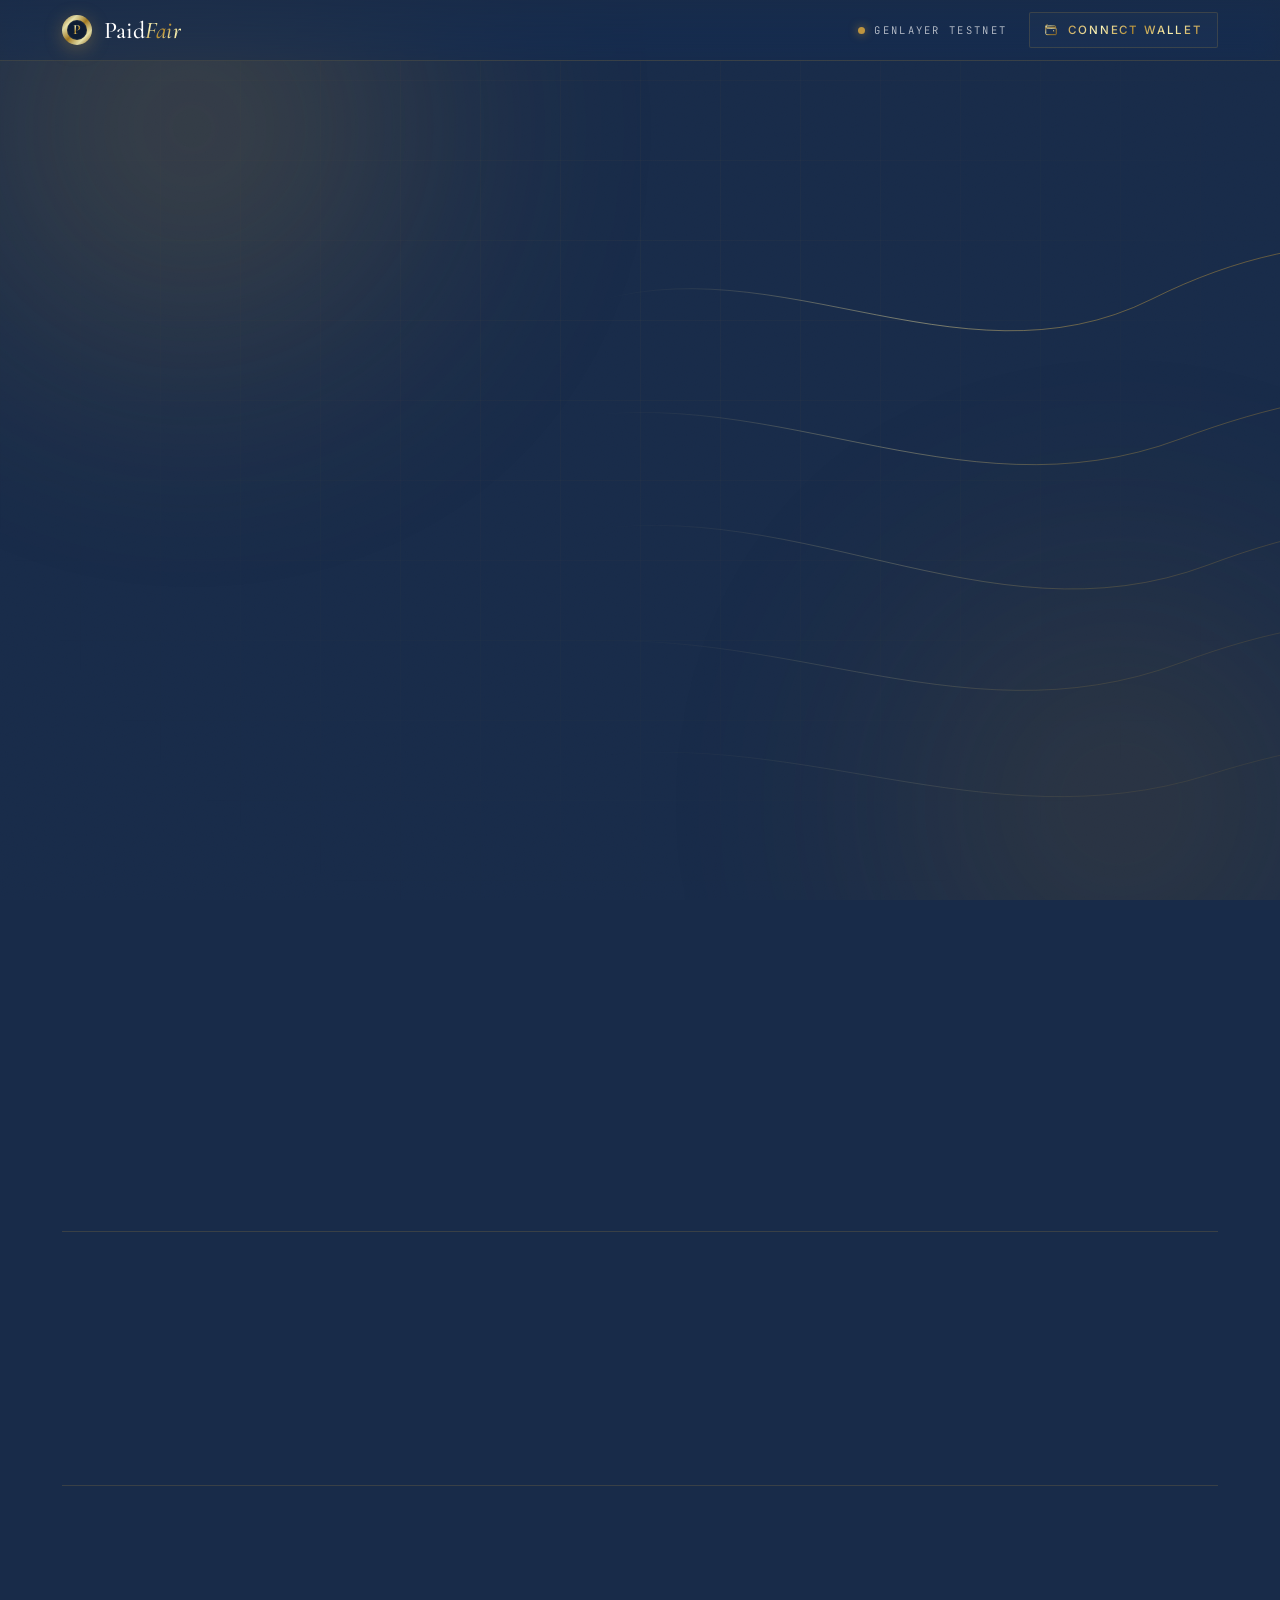
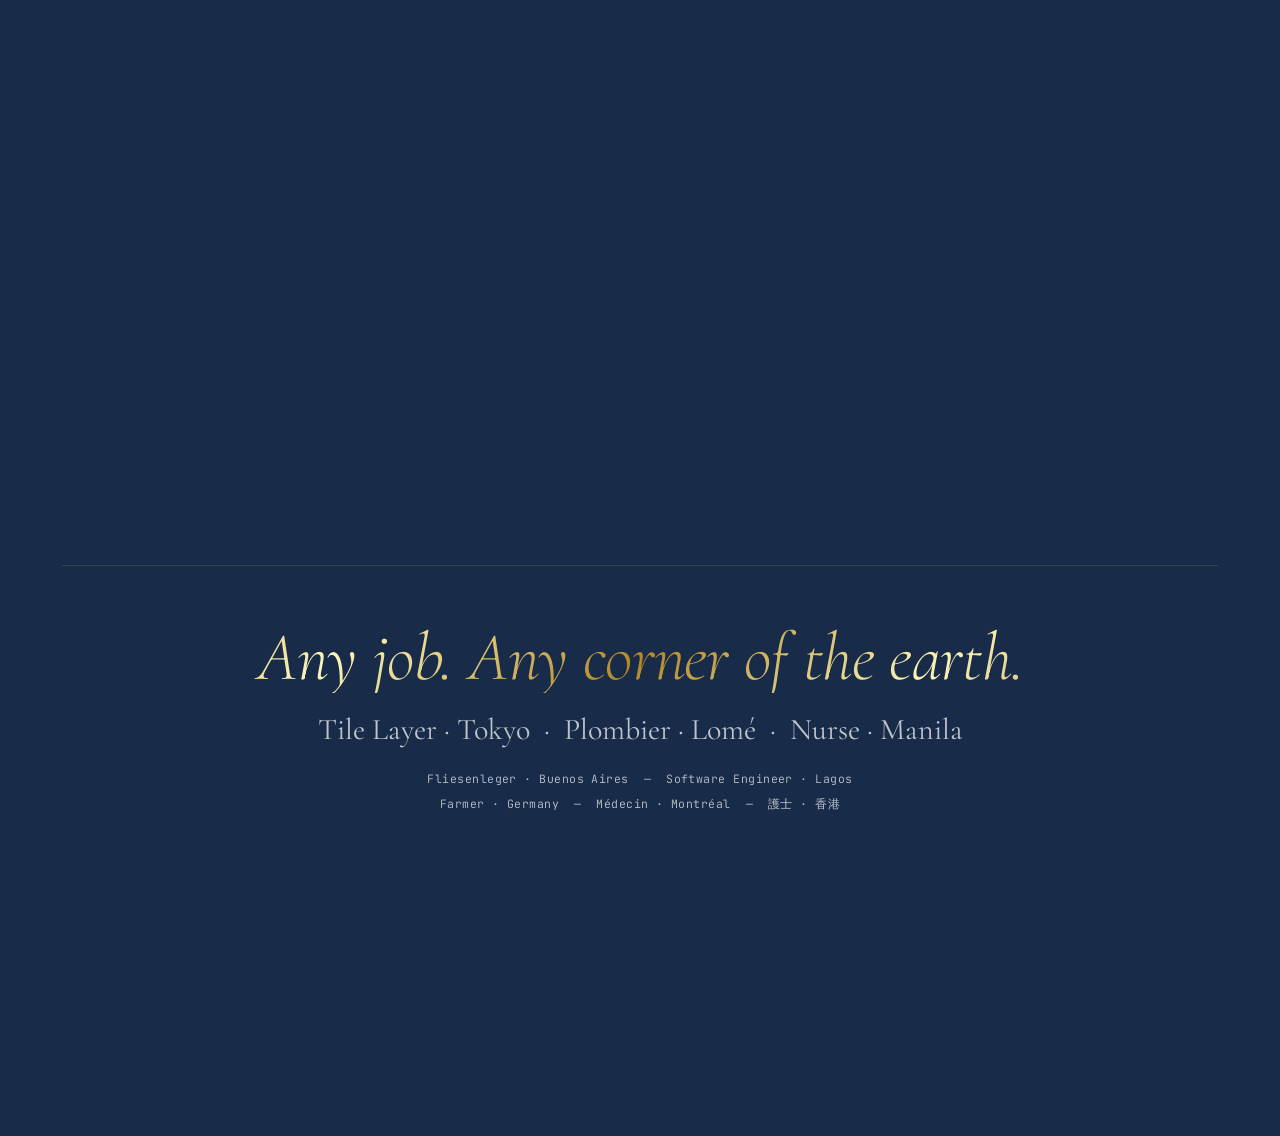
==== commit bbc7ed29: "feat: complete frontend redesign - design system, wallet disconnect, mobile layout" ====
--- a/index.html
+++ b/index.html
@@ -1,1089 +1,414 @@
-<!DOCTYPE html>
+<!doctype html>
 <html lang="en">
 <head>
-  <meta charset="UTF-8" />
-  <meta name="viewport" content="width=device-width, initial-scale=1.0" />
-  <title>PaidFair — Know Your Worth</title>
-  <link href="https://fonts.googleapis.com/css2?family=Cormorant+Garamond:ital,wght@0,300;0,600;0,700;1,300;1,600;1,700&family=Space+Grotesk:wght@300;400;500&family=JetBrains+Mono:wght@300;400&display=swap" rel="stylesheet" />
-  <style>
-    :root {
-      --gold: #d4a843;
-      --gold2: #f0c966;
-      --gold3: #8a6a20;
-      --bg: #06070d;
-      --bg2: #0b0d16;
-      --bg3: #10121e;
-      --border: #1c1f30;
-      --border2: #252840;
-      --cream: #ede8df;
-      --cream2: #c8c2b6;
-      --muted: #4a4d60;
-      --red: #e05555;
-      --green: #4ecb82;
-      --blue-glow: rgba(80, 100, 255, 0.06);
-    }
-
-    * { box-sizing: border-box; margin: 0; padding: 0; }
-    html { scroll-behavior: smooth; }
-
-    body {
-      background: var(--bg);
-      color: var(--cream2);
-      font-family: 'Space Grotesk', sans-serif;
-      min-height: 100vh;
-      overflow-x: hidden;
-    }
-
-    /* ANIMATED BG ORBS */
-    .bg-orbs {
-      position: fixed; inset: 0; pointer-events: none; z-index: 0;
-      overflow: hidden;
-    }
-
-    .orb {
-      position: absolute; border-radius: 50%;
-      filter: blur(120px); opacity: 0.12;
-      animation: drift 20s infinite alternate ease-in-out;
-    }
-
-    .orb1 {
-      width: 600px; height: 600px;
-      background: radial-gradient(circle, #d4a843, transparent 70%);
-      top: -200px; left: -200px;
-      animation-duration: 25s;
-    }
-
-    .orb2 {
-      width: 500px; height: 500px;
-      background: radial-gradient(circle, #4060ff, transparent 70%);
-      bottom: -100px; right: -100px;
-      animation-duration: 30s; animation-delay: -10s;
-    }
-
-    .orb3 {
-      width: 300px; height: 300px;
-      background: radial-gradient(circle, #d4a843, transparent 70%);
-      top: 50%; right: 20%;
-      animation-duration: 18s; animation-delay: -5s;
-      opacity: 0.06;
-    }
-
-    @keyframes drift {
-      from { transform: translate(0, 0) scale(1); }
-      to { transform: translate(60px, 40px) scale(1.1); }
-    }
-
-    /* GRAIN OVERLAY */
-    .grain {
-      position: fixed; inset: -50%;
-      width: 200%; height: 200%;
-      background-image: url("data:image/svg+xml,%3Csvg viewBox='0 0 512 512' xmlns='http://www.w3.org/2000/svg'%3E%3Cfilter id='n'%3E%3CfeTurbulence type='fractalNoise' baseFrequency='0.75' numOctaves='4' stitchTiles='stitch'/%3E%3C/filter%3E%3Crect width='100%25' height='100%25' filter='url(%23n)' opacity='1'/%3E%3C/svg%3E");
-      pointer-events: none; z-index: 1; opacity: 0.03;
-      animation: grain-shift 8s steps(10) infinite;
-    }
-
-    @keyframes grain-shift {
-      0%,100% { transform: translate(0,0); }
-      10% { transform: translate(-2%,-3%); }
-      20% { transform: translate(3%,1%); }
-      30% { transform: translate(-1%,4%); }
-      40% { transform: translate(2%,-2%); }
-      50% { transform: translate(-3%,3%); }
-      60% { transform: translate(1%,-1%); }
-      70% { transform: translate(-2%,2%); }
-      80% { transform: translate(3%,-3%); }
-      90% { transform: translate(-1%,1%); }
-    }
-
-    /* TOP BAR */
-    .topbar {
-      position: fixed; top: 0; left: 0; right: 0; z-index: 100;
-      padding: 0 48px;
-      height: 56px;
-      display: flex; align-items: center; justify-content: space-between;
-      background: rgba(6,7,13,0.8);
-      backdrop-filter: blur(20px);
-      border-bottom: 1px solid var(--border);
-    }
-
-    .topbar-logo {
-      font-family: 'Cormorant Garamond', serif;
-      font-size: 22px; font-weight: 700; font-style: italic;
-      color: var(--cream);
-      letter-spacing: 0.5px;
-    }
-
-    .topbar-logo span { color: var(--gold); }
-
-    .topbar-right {
-      display: flex; align-items: center; gap: 24px;
-    }
-
-    .network-pill {
-      display: flex; align-items: center; gap: 7px;
-      padding: 5px 14px;
-      border: 1px solid var(--border2);
-      background: var(--bg2);
-      border-radius: 2px;
-    }
-
-    .network-dot {
-      width: 6px; height: 6px; border-radius: 50%;
-      background: var(--gold);
-      box-shadow: 0 0 8px var(--gold);
-      animation: pulse-dot 2s infinite;
-    }
-
-    @keyframes pulse-dot {
-      0%,100% { opacity: 1; }
-      50% { opacity: 0.3; }
-    }
-
-    .network-label {
-      font-family: 'JetBrains Mono', monospace;
-      font-size: 9px; color: var(--muted); letter-spacing: 2px; text-transform: uppercase;
-    }
-
-    .btn-connect-top {
-      font-family: 'JetBrains Mono', monospace;
-      font-size: 10px; letter-spacing: 2px; text-transform: uppercase;
-      color: var(--gold); background: transparent;
-      border: 1px solid var(--gold3);
-      padding: 7px 18px; cursor: pointer;
-      transition: all 0.3s;
-    }
-
-    .btn-connect-top:hover { background: var(--gold); color: var(--bg); }
-    .btn-connect-top.connected { color: var(--muted); border-color: var(--border); cursor: default; }
-    .btn-connect-top.connected:hover { background: transparent; color: var(--muted); }
-
-    .wallet-short {
-      font-family: 'JetBrains Mono', monospace;
-      font-size: 11px; color: var(--gold);
-    }
-
-    /* MAIN */
-    .main { position: relative; z-index: 2; padding-top: 56px; }
-
-    /* HERO */
-    .hero {
-      min-height: 100vh;
-      display: flex; flex-direction: column; justify-content: center;
-      padding: 80px 64px;
-      position: relative;
-      border-bottom: 1px solid var(--border);
-    }
-
-    .hero-tag {
-      font-family: 'JetBrains Mono', monospace;
-      font-size: 10px; color: var(--gold3);
-      letter-spacing: 4px; text-transform: uppercase;
-      margin-bottom: 40px;
-      display: flex; align-items: center; gap: 16px;
-      opacity: 0; animation: slideIn 0.8s 0.2s forwards;
-    }
-
-    .hero-tag::before {
-      content: '';
-      width: 32px; height: 1px;
-      background: linear-gradient(90deg, var(--gold), transparent);
-    }
-
-    .hero-headline {
-      font-family: 'Cormorant Garamond', serif;
-      font-size: clamp(72px, 12vw, 160px);
-      font-weight: 300;
-      line-height: 0.88;
-      color: var(--cream);
-      letter-spacing: -3px;
-      margin-bottom: 12px;
-      opacity: 0; animation: slideIn 0.9s 0.3s forwards;
-    }
-
-    .hero-headline em {
-      font-style: italic;
-      font-weight: 600;
-      color: var(--gold);
-      background: linear-gradient(135deg, var(--gold), var(--gold2));
-      -webkit-background-clip: text;
-      -webkit-text-fill-color: transparent;
-    }
-
-    .hero-sub-line {
-      font-family: 'Cormorant Garamond', serif;
-      font-size: clamp(22px, 4vw, 42px);
-      font-weight: 300; font-style: italic;
-      color: var(--muted);
-      margin-bottom: 56px;
-      letter-spacing: -0.5px;
-      opacity: 0; animation: slideIn 0.9s 0.4s forwards;
-    }
-
-    .hero-desc {
-      font-size: 15px; color: var(--muted);
-      line-height: 1.9; font-weight: 300;
-      max-width: 500px; margin-bottom: 64px;
-      opacity: 0; animation: slideIn 0.9s 0.5s forwards;
-    }
-
-    .hero-desc strong { color: var(--gold3); font-weight: 400; }
-
-    .hero-stats {
-      display: flex; gap: 48px; flex-wrap: wrap;
-      opacity: 0; animation: slideIn 0.9s 0.6s forwards;
-    }
-
-    .hero-stat { }
-    .hero-stat-num {
-      font-family: 'Cormorant Garamond', serif;
-      font-size: 40px; font-weight: 700;
-      background: linear-gradient(135deg, var(--gold), var(--gold2));
-      -webkit-background-clip: text; -webkit-text-fill-color: transparent;
-      line-height: 1;
-    }
-    .hero-stat-label {
-      font-family: 'JetBrains Mono', monospace;
-      font-size: 9px; color: var(--muted);
-      letter-spacing: 2px; text-transform: uppercase; margin-top: 4px;
-    }
-
-    .hero-scroll {
-      position: absolute; bottom: 40px; left: 64px;
-      font-family: 'JetBrains Mono', monospace;
-      font-size: 9px; color: var(--muted);
-      letter-spacing: 3px; text-transform: uppercase;
-      display: flex; align-items: center; gap: 12px;
-      animation: bob 2s infinite ease-in-out;
-    }
-
-    .hero-scroll::after {
-      content: '';
-      width: 40px; height: 1px;
-      background: var(--muted);
-    }
-
-    @keyframes bob { 0%,100% { transform: translateY(0); } 50% { transform: translateY(4px); } }
-
-    /* FORM SECTION */
-    .form-wrap {
-      padding: 96px 64px;
-      display: grid;
-      grid-template-columns: 1fr 1fr;
-      gap: 80px;
-      border-bottom: 1px solid var(--border);
-    }
-
-    .form-left { }
-
-    .section-kicker {
-      font-family: 'JetBrains Mono', monospace;
-      font-size: 9px; color: var(--gold3);
-      letter-spacing: 4px; text-transform: uppercase;
-      margin-bottom: 20px;
-      display: flex; align-items: center; gap: 12px;
-    }
-
-    .section-kicker::before {
-      content: '';
-      width: 24px; height: 1px;
-      background: var(--gold3);
-    }
-
-    .form-title {
-      font-family: 'Cormorant Garamond', serif;
-      font-size: 52px; font-weight: 600; font-style: italic;
-      color: var(--cream); line-height: 1.05;
-      letter-spacing: -1px; margin-bottom: 24px;
-    }
-
-    .form-intro {
-      font-size: 14px; color: var(--muted);
-      line-height: 1.8; font-weight: 300;
-    }
-
-    .form-right { padding-top: 8px; }
-
-    .field {
-      margin-bottom: 36px;
-      position: relative;
-    }
-
-    .field label {
-      display: block;
-      font-family: 'JetBrains Mono', monospace;
-      font-size: 9px; color: var(--muted);
-      letter-spacing: 3px; text-transform: uppercase;
-      margin-bottom: 12px;
-    }
-
-    .field input {
-      width: 100%;
-      background: transparent;
-      border: none; border-bottom: 1px solid var(--border2);
-      color: var(--cream);
-      font-family: 'Space Grotesk', sans-serif;
-      font-size: 18px; font-weight: 300;
-      padding: 12px 0;
-      outline: none;
-      transition: border-color 0.4s;
-    }
-
-    .field input:focus { border-bottom-color: var(--gold); }
-    .field input::placeholder { color: var(--border2); }
-
-    .field-hint {
-      font-family: 'JetBrains Mono', monospace;
-      font-size: 9px; color: var(--border2);
-      letter-spacing: 1px; margin-top: 6px;
-    }
-
-    .field input:focus + .field-line { transform: scaleX(1); }
-
-    .btn-main {
-      width: 100%;
-      background: linear-gradient(135deg, var(--gold3) 0%, var(--gold) 50%, var(--gold2) 100%);
-      background-size: 200% 200%;
-      color: var(--bg);
-      border: none;
-      padding: 20px 32px;
-      font-family: 'JetBrains Mono', monospace;
-      font-size: 11px; font-weight: 400;
-      letter-spacing: 4px; text-transform: uppercase;
-      cursor: pointer;
-      transition: all 0.4s;
-      position: relative; overflow: hidden;
-      margin-top: 8px;
-    }
-
-    .btn-main::before {
-      content: '';
-      position: absolute; top: 0; left: -100%; width: 100%; height: 100%;
-      background: linear-gradient(90deg, transparent, rgba(255,255,255,0.15), transparent);
-      transition: left 0.5s;
-    }
-
-    .btn-main:hover::before { left: 100%; }
-    .btn-main:hover:not(:disabled) { background-position: right center; box-shadow: 0 16px 48px rgba(212,168,67,0.3); transform: translateY(-2px); }
-    .btn-main:disabled { background: var(--border); color: var(--muted); cursor: default; transform: none; box-shadow: none; }
-
-    /* STATUS */
-    .status-wrap { padding: 0 64px; }
-
-    .status-card {
-      margin-top: 32px;
-      padding: 28px 32px;
-      background: var(--bg2);
-      border: 1px solid var(--border2);
-      border-left: 2px solid var(--gold3);
-      display: none;
-    }
-
-    .status-title {
-      font-family: 'JetBrains Mono', monospace;
-      font-size: 9px; color: var(--gold3);
-      letter-spacing: 3px; text-transform: uppercase; margin-bottom: 12px;
-    }
-
-    .status-body {
-      font-family: 'JetBrains Mono', monospace;
-      font-size: 11px; color: var(--muted); line-height: 2.2;
-    }
-
-    .error-card {
-      margin-top: 32px;
-      padding: 20px 28px;
-      background: #0d0808;
-      border: 1px solid #3a1515;
-      border-left: 2px solid var(--red);
-      font-size: 13px; color: #c07070;
-      display: none;
-    }
-
-    /* RESULT */
-    #result { display: none; animation: fadeUp 0.8s ease; }
-
-    /* RESULT HERO */
-    .result-hero {
-      padding: 80px 64px 64px;
-      border-bottom: 1px solid var(--border);
-      display: grid;
-      grid-template-columns: 1fr auto;
-      gap: 48px; align-items: end;
-    }
-
-    .result-kicker {
-      font-family: 'JetBrains Mono', monospace;
-      font-size: 9px; color: var(--gold3);
-      letter-spacing: 4px; text-transform: uppercase;
-      margin-bottom: 16px;
-      display: flex; align-items: center; gap: 12px;
-    }
-
-    .result-kicker::before { content: ''; width: 24px; height: 1px; background: var(--gold3); }
-
-    .result-job {
-      font-family: 'Cormorant Garamond', serif;
-      font-size: clamp(48px, 7vw, 88px);
-      font-weight: 600; font-style: italic;
-      color: var(--cream); line-height: 0.95;
-      letter-spacing: -2px; margin-bottom: 16px;
-    }
-
-    .result-location {
-      font-family: 'JetBrains Mono', monospace;
-      font-size: 11px; color: var(--muted); letter-spacing: 2px;
-    }
-
-    .result-badge {
-      padding: 24px 28px;
-      border: 1px solid var(--border2);
-      background: var(--bg2);
-      text-align: center; flex-shrink: 0;
-    }
-
-    .badge-assessment {
-      font-family: 'Cormorant Garamond', serif;
-      font-size: 28px; font-weight: 700; font-style: italic;
-      margin-bottom: 4px;
-    }
-
-    .badge-assessment.underpaid { color: var(--red); }
-    .badge-assessment.fair { color: var(--gold); }
-    .badge-assessment.wellpaid { color: var(--green); }
-
-    .badge-sub {
-      font-family: 'JetBrains Mono', monospace;
-      font-size: 8px; color: var(--muted); letter-spacing: 2px; text-transform: uppercase;
-    }
-
-    /* VERDICT */
-    .verdict-section {
-      padding: 56px 64px;
-      border-bottom: 1px solid var(--border);
-      display: grid; grid-template-columns: 200px 1fr; gap: 48px;
-      align-items: start;
-    }
-
-    .verdict-left { }
-
-    .verdict-left-label {
-      font-family: 'JetBrains Mono', monospace;
-      font-size: 9px; letter-spacing: 3px; text-transform: uppercase;
-      margin-bottom: 12px;
-    }
-
-    .verdict-left-label.underpaid { color: var(--red); }
-    .verdict-left-label.fair { color: var(--gold); }
-    .verdict-left-label.wellpaid { color: var(--green); }
-
-    .verdict-line {
-      width: 2px; height: 80px;
-    }
-
-    .verdict-line.underpaid { background: linear-gradient(180deg, var(--red), transparent); }
-    .verdict-line.fair { background: linear-gradient(180deg, var(--gold), transparent); }
-    .verdict-line.wellpaid { background: linear-gradient(180deg, var(--green), transparent); }
-
-    .verdict-text {
-      font-family: 'Cormorant Garamond', serif;
-      font-size: 26px; font-weight: 300;
-      line-height: 1.7; letter-spacing: -0.3px;
-    }
-
-    .verdict-text.underpaid { color: #dda0a0; }
-    .verdict-text.fair { color: var(--cream2); }
-    .verdict-text.wellpaid { color: #a0ddb8; }
-
-    /* NUMBERS */
-    .numbers-section {
-      display: grid; grid-template-columns: repeat(3, 1fr);
-      border-bottom: 1px solid var(--border);
-    }
-
-    .num-block {
-      padding: 48px 40px;
-      border-right: 1px solid var(--border);
-      position: relative; overflow: hidden;
-      transition: background 0.3s;
-    }
-
-    .num-block:last-child { border-right: none; }
-    .num-block:hover { background: var(--bg2); }
-
-    .num-block.active {
-      background: var(--bg2);
-    }
-
-    .num-block.active::after {
-      content: '← YOUR LEVEL';
-      position: absolute; bottom: 16px; right: 20px;
-      font-family: 'JetBrains Mono', monospace;
-      font-size: 8px; color: var(--gold3);
-      letter-spacing: 2px;
-    }
-
-    .num-tier {
-      font-family: 'JetBrains Mono', monospace;
-      font-size: 9px; letter-spacing: 3px; text-transform: uppercase;
-      margin-bottom: 24px;
-    }
-
-    .num-tier.low { color: #805050; }
-    .num-tier.mid { color: var(--gold3); }
-    .num-tier.high { color: #508050; }
-
-    .num-value {
-      font-family: 'Cormorant Garamond', serif;
-      font-size: 52px; font-weight: 700;
-      line-height: 1; margin-bottom: 6px;
-      transition: color 0.3s;
-    }
-
-    .num-block:hover .num-value { color: var(--gold); }
-
-    .num-unit {
-      font-family: 'JetBrains Mono', monospace;
-      font-size: 9px; color: var(--muted); letter-spacing: 2px; text-transform: uppercase;
-    }
-
-    /* KEY METRICS */
-    .metrics-section {
-      display: grid; grid-template-columns: 1fr 1fr;
-      border-bottom: 1px solid var(--border);
-    }
-
-    .metric-block {
-      padding: 48px 56px;
-      border-right: 1px solid var(--border);
-      position: relative;
-    }
-
-    .metric-block:last-child { border-right: none; }
-
-    .metric-block::before {
-      content: '';
-      position: absolute; top: 0; left: 0; right: 0; height: 2px;
-    }
-
-    .metric-block.estimate::before { background: linear-gradient(90deg, var(--gold), transparent); }
-    .metric-block.floor::before { background: linear-gradient(90deg, var(--gold3), transparent); }
-
-    .metric-label {
-      font-family: 'JetBrains Mono', monospace;
-      font-size: 9px; color: var(--muted);
-      letter-spacing: 3px; text-transform: uppercase; margin-bottom: 20px;
-    }
-
-    .metric-value {
-      font-family: 'Cormorant Garamond', serif;
-      font-size: 72px; font-weight: 700; line-height: 1;
-      letter-spacing: -2px; margin-bottom: 8px;
-    }
-
-    .metric-block.estimate .metric-value {
-      background: linear-gradient(135deg, var(--gold), var(--gold2));
-      -webkit-background-clip: text; -webkit-text-fill-color: transparent;
-    }
-
-    .metric-block.floor .metric-value { color: var(--gold3); }
-
-    .metric-sub {
-      font-family: 'JetBrains Mono', monospace;
-      font-size: 10px; color: var(--muted); letter-spacing: 1px;
-    }
-
-    /* TIPS */
-    .tips-section { border-bottom: 1px solid var(--border); }
-
-    .tips-header {
-      padding: 40px 64px 32px;
-      border-bottom: 1px solid var(--border);
-      display: flex; align-items: center; gap: 20px;
-    }
-
-    .tips-title {
-      font-family: 'Cormorant Garamond', serif;
-      font-size: 32px; font-style: italic; font-weight: 300;
-      color: var(--cream2);
-    }
-
-    .tips-grid {
-      display: grid; grid-template-columns: 1fr 1fr;
-    }
-
-    .tip-card {
-      padding: 40px 48px;
-      border-right: 1px solid var(--border);
-      border-bottom: 1px solid var(--border);
-      position: relative; overflow: hidden;
-      transition: background 0.3s;
-    }
-
-    .tip-card:nth-child(even) { border-right: none; }
-    .tip-card:nth-child(3), .tip-card:nth-child(4) { border-bottom: none; }
-    .tip-card:hover { background: var(--bg2); }
-
-    .tip-num {
-      font-family: 'Cormorant Garamond', serif;
-      font-size: 80px; font-weight: 700; font-style: italic;
-      color: var(--border2); line-height: 1;
-      margin-bottom: 20px;
-      transition: color 0.3s;
-    }
-
-    .tip-card:hover .tip-num { color: var(--border); }
-
-    .tip-title {
-      font-family: 'JetBrains Mono', monospace;
-      font-size: 9px; color: var(--gold);
-      letter-spacing: 3px; text-transform: uppercase;
-      margin-bottom: 12px;
-    }
-
-    .tip-body {
-      font-size: 14px; color: var(--muted);
-      line-height: 1.9; font-weight: 300;
-    }
-
-    /* COMPARISON */
-    .comparison-section {
-      padding: 40px 64px;
-      border-bottom: 1px solid var(--border);
-      background: #080f0a;
-      display: none;
-    }
-
-    .comp-kicker {
-      font-family: 'JetBrains Mono', monospace;
-      font-size: 9px; color: var(--green);
-      letter-spacing: 3px; text-transform: uppercase;
-      margin-bottom: 16px; display: flex; align-items: center; gap: 12px;
-    }
-
-    .comp-kicker::before { content: ''; width: 24px; height: 1px; background: var(--green); }
-
-    .comp-text {
-      font-family: 'Cormorant Garamond', serif;
-      font-size: 22px; font-weight: 300;
-      color: #90c8a0; line-height: 1.7;
-    }
-
-    /* FOOTER */
-    .result-footer {
-      padding: 32px 64px;
-      display: flex; justify-content: space-between; align-items: center;
-      flex-wrap: wrap; gap: 12px;
-    }
-
-    .footer-left {
-      font-family: 'JetBrains Mono', monospace;
-      font-size: 9px; color: var(--border2); letter-spacing: 2px;
-    }
-
-    .footer-right {
-      font-family: 'JetBrains Mono', monospace;
-      font-size: 9px; color: var(--gold3); letter-spacing: 2px;
-      display: flex; align-items: center; gap: 8px;
-    }
-
-    .footer-dot {
-      width: 5px; height: 5px; border-radius: 50%;
-      background: var(--gold); box-shadow: 0 0 8px var(--gold);
-      animation: pulse-dot 2s infinite;
-    }
-
-    /* EMPTY STATE */
-    .empty-section {
-      padding: 120px 64px;
-      text-align: center;
-      border-top: 1px solid var(--border);
-    }
-
-    .empty-globe {
-      font-size: 48px; margin-bottom: 32px; opacity: 0.5;
-    }
-
-    .empty-title {
-      font-family: 'Cormorant Garamond', serif;
-      font-size: 36px; font-style: italic; font-weight: 300;
-      color: var(--muted); margin-bottom: 24px;
-    }
-
-    .empty-examples {
-      font-family: 'JetBrains Mono', monospace;
-      font-size: 11px; color: var(--border2);
-      line-height: 3; letter-spacing: 1px;
-    }
-
-    /* ANIMATIONS */
-    @keyframes slideIn {
-      from { opacity: 0; transform: translateY(24px); }
-      to { opacity: 1; transform: translateY(0); }
-    }
-
-    @keyframes fadeUp {
-      from { opacity: 0; transform: translateY(16px); }
-      to { opacity: 1; transform: translateY(0); }
-    }
-
-    /* RESPONSIVE */
-    @media (max-width: 900px) {
-      .hero { padding: 60px 32px; }
-      .form-wrap { grid-template-columns: 1fr; padding: 64px 32px; gap: 48px; }
-      .result-hero { grid-template-columns: 1fr; padding: 48px 32px; }
-      .verdict-section { grid-template-columns: 1fr; padding: 40px 32px; }
-      .numbers-section { grid-template-columns: 1fr; }
-      .num-block { border-right: none; border-bottom: 1px solid var(--border); }
-      .metrics-section { grid-template-columns: 1fr; }
-      .metric-block { border-right: none; border-bottom: 1px solid var(--border); }
-      .tips-grid { grid-template-columns: 1fr; }
-      .tip-card { border-right: none; }
-      .status-wrap { padding: 0 32px; }
-      .comparison-section { padding: 32px; }
-      .result-footer { padding: 24px 32px; }
-      .empty-section { padding: 80px 32px; }
-      .tips-header { padding: 32px; }
-      .topbar { padding: 0 24px; }
-      .hero-scroll { left: 32px; }
-    }
-  </style>
+<meta charset="utf-8" />
+<meta name="viewport" content="width=device-width,initial-scale=1,viewport-fit=cover" />
+<title>PaidFair — On-chain salary intelligence</title>
+<link rel="preconnect" href="https://fonts.googleapis.com" />
+<link rel="preconnect" href="https://fonts.gstatic.com" crossorigin />
+<link href="https://fonts.googleapis.com/css2?family=Cormorant+Garamond:ital,wght@0,300;0,400;0,500;0,600;1,400&family=Inter:wght@300;400;500;600;700&family=JetBrains+Mono:wght@400;500&display=swap" rel="stylesheet" />
+<link rel="stylesheet" href="css/styles.css" />
 </head>
 <body>
 
-<div class="bg-orbs">
-  <div class="orb orb1"></div>
-  <div class="orb orb2"></div>
-  <div class="orb orb3"></div>
+<div class="ambient" aria-hidden="true"></div>
+<div class="grid-veil" aria-hidden="true"></div>
+<div class="grain" aria-hidden="true"></div>
+
+<!-- SVG defs for wallet icon gold gradient -->
+<svg width="0" height="0" style="position:absolute" aria-hidden="true">
+  <defs>
+    <linearGradient id="walletGold" x1="0" y1="0" x2="1" y2="1">
+      <stop offset="0%" stop-color="#BF953F"/>
+      <stop offset="35%" stop-color="#FCF6BA"/>
+      <stop offset="70%" stop-color="#B38728"/>
+      <stop offset="100%" stop-color="#AA771C"/>
+    </linearGradient>
+  </defs>
+</svg>
+
+<header class="nav">
+  <div class="shell nav-row" style="height: 60px; padding: 16px 62px">
+    <a class="brand brand-name-full" href="#top">
+      <span class="brand-mark" style="font-size: 18px"><span>P</span></span>
+      <span class="full"><b style="font-size: 24px">Paid</b><i style="font-size: 24px">Fair</i></span>
+    </a>
+    <div class="nav-meta">
+      <span class="net-text" id="netPill" aria-label="Connected to GenLayer Studio Testnet">
+        <span class="ndot"></span>
+        <span class="net-label-long">GenLayer&nbsp;Testnet</span>
+      </span>
+      <button id="walletBtn" class="wallet" type="button" aria-label="Connect wallet" style="justify-content: center">
+        <svg viewBox="0 0 24 24" fill="none" stroke-width="1.5" stroke-linecap="round" stroke-linejoin="round">
+          <path d="M3 7.5A2.5 2.5 0 0 1 5.5 5h13A1.5 1.5 0 0 1 20 6.5V8H5.5a2.5 2.5 0 0 1 0-5"/>
+          <path d="M3 7.5V18a2 2 0 0 0 2 2h15a1 1 0 0 0 1-1v-9a1 1 0 0 0-1-1H5"/>
+          <circle cx="16.5" cy="13.5" r="1.2" fill="url(#walletGold)" stroke="none"/>
+        </svg>
+        <span class="label-disc">Connect Wallet</span>
+        <span class="label-conn">
+          <span class="dot"></span>
+          <span class="addr" id="walletAddr">0x0000…0000</span>
+          <span class="disc-label">Disconnect</span>
+        </span>
+      </button>
+    </div>
+  </div>
+</header>
+
+<div id="top"></div>
+
+<!-- ============== BLOCK 01 — HERO ============== -->
+<section class="hero shell" id="hero" style="padding: 24px 62px 80px; min-height: calc(100vh - 60px)">
+  <div class="hero-ornament" aria-hidden="true">
+    <svg viewBox="0 0 600 600" preserveAspectRatio="xMidYMid slice">
+      <defs>
+        <linearGradient id="ornGold" x1="0" y1="0" x2="1" y2="0">
+          <stop offset="0%" stop-color="#BF953F" stop-opacity="0">
+            <animate attributeName="stop-color" values="#BF953F;#FCF6BA;#AA771C;#BF953F" dur="8s" repeatCount="indefinite"/>
+          </stop>
+          <stop offset="30%" stop-color="#BF953F">
+            <animate attributeName="stop-color" values="#BF953F;#FCF6BA;#B38728;#AA771C;#BF953F" dur="8s" repeatCount="indefinite"/>
+          </stop>
+          <stop offset="55%" stop-color="#FCF6BA">
+            <animate attributeName="stop-color" values="#FCF6BA;#B38728;#AA771C;#BF953F;#FCF6BA" dur="8s" repeatCount="indefinite"/>
+            <animate attributeName="offset" values="0.2;0.55;0.85;0.55;0.2" dur="9s" repeatCount="indefinite"/>
+          </stop>
+          <stop offset="80%" stop-color="#B38728">
+            <animate attributeName="stop-color" values="#B38728;#AA771C;#BF953F;#FCF6BA;#B38728" dur="8s" repeatCount="indefinite"/>
+          </stop>
+          <stop offset="100%" stop-color="#AA771C" stop-opacity="0">
+            <animate attributeName="stop-color" values="#AA771C;#BF953F;#FCF6BA;#AA771C" dur="8s" repeatCount="indefinite"/>
+          </stop>
+        </linearGradient>
+      </defs>
+
+      <path class="orn-line l1" d="M 40 180 C 180 120, 320 240, 460 170 S 720 130, 880 200"/>
+      <path class="orn-line l2" d="M 20 260 C 180 220, 320 330, 480 270 S 720 240, 880 290"/>
+      <path class="orn-line l3" d="M 30 340 C 200 300, 340 420, 500 360 S 730 340, 880 380"/>
+      <path class="orn-line l4" d="M 10 420 C 180 390, 320 490, 480 430 S 720 410, 880 460"/>
+      <path class="orn-line l5" d="M 40 500 C 200 470, 340 560, 500 510 S 730 490, 880 540"/>
+    </svg>
+  </div>
+  <div class="hero-eyebrow-row reveal" style="position:relative;z-index:1">
+    <span class="eyebrow" style="margin: 0px; padding: 10px 0px 0px">Global Salary Intelligence Protocol</span>
+  </div>
+
+  <h1 class="display reveal" data-d="1" style="font-size: 63.96px; max-width: 58%; width: auto; font-weight: 300; text-align: left; line-height: 0.96; margin: 0px 0px 24px; position: relative; z-index: 1;">
+    Know what your<br/>
+    work is <em>truly</em><br/>
+    <span class="gold-shimmer">worth.</span>
+  </h1>
+
+  <div class="hero-tail" style="position:relative;z-index:1">
+    <div class="reveal" data-d="2">
+      <p class="lead">
+        PaidFair uses multi-validator AI consensus on GenLayer to determine what your profession is truly worth, across every market on earth. No surveys. No averages. Not one opinion. A network verdict.
+      </p>
+      <div class="cta-row">
+        <button class="btn btn-ghost" id="cta-how">
+          How it works
+        </button>
+        <button class="btn btn-gold" id="cta-begin">
+          Analyze my worth <span class="arrow"></span>
+        </button>
+      </div>
+    </div>
+  </div>
+</section>
+
+<!-- ============== BLOCK 02 — HOW IT WORKS ============== -->
+<section class="section shell" id="how" style="padding: 42px 62px">
+  <div class="section-head">
+    <span class="eyebrow reveal">The Method</span>
+    <h2 class="h2 reveal" data-d="1">Three steps. One <em>cryptographically</em> signed verdict.</h2>
+    <p class="lead reveal" data-d="2">No central authority. No proprietary survey. A panel of independent AI validators reaches consensus through GenLayer's optimistic protocol, then writes the verdict to chain.</p>
+  </div>
+
+  <div class="how-grid">
+    <div class="how reveal" data-d="1" style="padding: 16px 16px 32px 1px">
+      <div class="how-num" style="height: 38px; background-size: auto; background-position: center center">01</div>
+      <h3>Connect &amp; submit</h3>
+      <p>Connect your wallet, enter four fields — title, region, experience, and (optionally) your current salary. Your data is hashed before it leaves the device.</p>
+    </div>
+    <div class="how reveal" data-d="2" style="padding: 16px 16px 32px">
+      <div class="how-num">02</div>
+      <h3>Validators deliberate</h3>
+      <p>Multiple AI agents pull from labour-market sources, regional purchasing-power curves, and live posting data. Each reasons independently before reconciling.</p>
+    </div>
+    <div class="how reveal" data-d="3" style="padding: 16px 16px 32px">
+      <div class="how-num">03</div>
+      <h3>Receive a signed verdict</h3>
+      <p>Verdict, ranges by seniority, negotiation tactics, and a recommended floor — published with a transaction hash you can verify on-chain forever.</p>
+    </div>
+  </div>
+</section>
+
+<!-- ============== BLOCK 03 — FORM ============== -->
+<section class="section shell" id="form-section" style="padding: 42px 62px">
+  <div class="form-split">
+    <div class="form-split-text">
+      <div class="section-head" style="margin-bottom:0;max-width:48ch">
+        <span class="eyebrow reveal">Step 01 · Submit your profile</span>
+        <h2 class="h2 reveal" data-d="1">Tell us about <em>your</em> work.</h2>
+        <p class="lead reveal" data-d="2">Four fields. Two minutes. The validators will do the rest.</p>
+      </div>
+    </div>
+
+    <div class="form-card reveal" data-d="1" id="form-card" style="padding: 16px">
+      <form id="valuation" autocomplete="off">
+        <div class="field">
+          <div class="field-row">
+            <span class="field-num" style="font-size: 12px">01</span>
+            <div class="field-body">
+              <label>Job title</label>
+              <input id="f-title" type="text" placeholder="Software Engineer, Farmer, Nurse…" required />
+            </div>
+          </div>
+        </div>
+
+        <div class="field">
+          <div class="field-row">
+            <span class="field-num" style="font-size: 12px">02</span>
+            <div class="field-body">
+              <label>Work region</label>
+              <input id="f-region" type="text" placeholder="Tokyo Japan · Lagos Nigeria · Berlin Germany" required />
+            </div>
+          </div>
+        </div>
+
+        <div class="field">
+          <div class="field-row">
+            <span class="field-num" style="font-size: 12px">03</span>
+            <div class="field-body">
+              <label>Years of experience</label>
+              <input id="f-years" type="number" min="0" max="50" step="1" placeholder="7" required />
+            </div>
+            <span class="suffix">years</span>
+          </div>
+        </div>
+
+        <div class="field">
+          <div class="field-row">
+            <span class="field-num" style="font-size: 12px">04</span>
+            <div class="field-body">
+              <label>Current annual salary <span class="opt">— optional, USD</span></label>
+              <div style="display:flex;align-items:baseline;gap:0">
+                <span class="currency">$</span>
+                <input id="f-salary" type="text" inputmode="numeric" placeholder="42,000" />
+              </div>
+            </div>
+          </div>
+        </div>
+
+        <div class="alert" id="form-alert" role="alert"></div>
+
+        <div class="form-actions" style="padding: 10px 0px 0px; margin: 0px">
+          <button type="submit" id="run-btn" class="btn btn-gold">
+            <span class="lock-hint" aria-hidden="true">
+              <svg width="12" height="12" viewBox="0 0 24 24" fill="none" stroke="currentColor" stroke-width="2"><rect x="5" y="11" width="14" height="10" rx="1.5"/><path d="M8 11V7a4 4 0 0 1 8 0v4"/></svg>
+              Connect wallet to run
+            </span>
+            <span class="run-text">Analyze my worth</span>
+            <span class="arrow"></span>
+          </button>
+        </div>
+      </form>
+    </div>
+  </div>
+</section>
+
+<!-- ============== BLOCK 04 — LOADING (gated) ============== -->
+<section class="section shell gated" id="loading-section">
+  <div class="section-head">
+    <span class="eyebrow reveal in">Step 02 · Consensus in progress</span>
+    <h2 class="h2 reveal in" data-d="1">Validators <em>deliberating.</em></h2>
+    <p class="lead reveal in" data-d="2">Multiple independent AI nodes are reasoning over your inputs. Estimated time: 2–3 minutes. Stay on this page — the verdict will appear when consensus is reached.</p>
+  </div>
+
+  <div class="loading-card">
+    <div class="ring-wrap" aria-hidden="true">
+      <div class="ring"></div>
+      <div class="ring-inner">
+        <div>
+          <div class="timer" id="loading-timer">00:00</div>
+          <div class="timer-label">Elapsed</div>
+        </div>
+      </div>
+    </div>
+
+    <h3 id="loading-title">Awaiting your <em>signature</em></h3>
+    <p class="copy" id="loading-copy">MetaMask will ask you to sign the transaction. Once submitted, validators pull from labour-market sources, regional cost-of-living curves, and live posting data.</p>
+
+    <div class="progress" aria-hidden="true"><i id="progress-bar"></i></div>
+    <div class="progress-meta">
+      <span id="progress-stage">Awaiting wallet signature…</span>
+      <span class="pct" id="progress-pct">0%</span>
+    </div>
+
+    <div class="v-stream" id="vstream">
+      <div class="line"><span>VAL_001 · pulling regional baseline</span><span class="pending">…</span></div>
+      <div class="line"><span>VAL_004 · cross-referencing live postings</span><span class="pending">…</span></div>
+      <div class="line"><span>VAL_009 · cost-of-living adjustment</span><span class="pending">…</span></div>
+      <div class="line"><span>VAL_012 · seniority curve fit</span><span class="pending">…</span></div>
+      <div class="line"><span>VAL_015 · consensus reached</span><span class="pending">…</span></div>
+    </div>
+
+    <div class="tx-row" id="tx-row">
+      <span><b>Tx</b><span class="hash" id="tx-hash">—</span></span>
+      <span><b>Network</b>GenLayer Studio</span>
+    </div>
+  </div>
+</section>
+
+<!-- ============== VERDICT MODAL ============== -->
+<div class="modal-overlay" id="modal" role="dialog" aria-modal="true" aria-labelledby="modal-headline">
+  <div class="modal">
+    <button class="modal-close" id="modal-close" aria-label="Close">
+      <svg width="14" height="14" viewBox="0 0 24 24" fill="none" stroke="currentColor" stroke-width="1.5"><path d="M6 6l12 12M18 6l-12 12"/></svg>
+    </button>
+    <div class="modal-eyebrow"><span class="dot"></span>Verdict signed · Consensus reached</div>
+    <span class="modal-badge" id="modal-badge">Fair · market</span>
+    <h3 class="modal-headline" id="modal-headline">You are <em class="gold-shimmer" id="modal-word">fairly paid</em><br/>relative to the market.</h3>
+    <div class="modal-amounts">
+      <div class="col">
+        <span class="label">Your salary</span>
+        <span class="value"><span class="cur">$</span><span id="modal-current">—</span></span>
+      </div>
+      <div class="col market">
+        <span class="label">Market median</span>
+        <span class="value"><span class="cur">$</span><span id="modal-median">—</span></span>
+      </div>
+    </div>
+    <div class="modal-actions">
+      <button class="btn btn-ghost" id="modal-dismiss">Close</button>
+      <button class="btn btn-gold" id="modal-view">
+        View full report <span class="arrow"></span>
+      </button>
+    </div>
+  </div>
 </div>
-<div class="grain"></div>
-
-<!-- TOPBAR -->
-<nav class="topbar">
-  <div class="topbar-logo">Paid<span>Fair</span></div>
-  <div class="topbar-right">
-    <div class="network-pill">
-      <div class="network-dot"></div>
-      <span class="network-label">GenLayer Testnet</span>
-    </div>
-    <span class="wallet-short" id="walletShort"></span>
-    <button class="btn-connect-top" id="connectBtn" onclick="connectWallet()">Connect Wallet</button>
-  </div>
-</nav>
-
-<div class="main">
-
-  <!-- HERO -->
-  <section class="hero">
-    <div class="hero-tag">Global Salary Intelligence Protocol</div>
-    <h1 class="hero-headline">Know Your<br><em>Worth.</em></h1>
-    <div class="hero-sub-line">Any job. Any country. Any currency.</div>
-    <p class="hero-desc">
-      PaidFair uses <strong>multi-validator AI consensus on GenLayer</strong> to determine what your profession is truly worth — across every market on earth. Not one opinion. A network verdict.
-    </p>
-    <div class="hero-stats">
-      <div class="hero-stat">
-        <div class="hero-stat-num">195+</div>
-        <div class="hero-stat-label">Countries</div>
-      </div>
-      <div class="hero-stat">
-        <div class="hero-stat-num">∞</div>
-        <div class="hero-stat-label">Professions</div>
-      </div>
-      <div class="hero-stat">
-        <div class="hero-stat-num">On-Chain</div>
-        <div class="hero-stat-label">Verified</div>
-      </div>
-    </div>
-    <div class="hero-scroll">Scroll to analyze</div>
-  </section>
-
-  <!-- FORM -->
-  <section class="form-wrap">
-    <div class="form-left">
-      <div class="section-kicker">Start Here</div>
-      <div class="form-title">Enter your<br>query.</div>
-      <p class="form-intro">
-        Type in any language. Our validators will respond in yours. Include your current salary for a personal market comparison.
-      </p>
-    </div>
-    <div class="form-right">
-      <div class="field">
-        <label>Job Title</label>
-        <input type="text" id="job_title" placeholder="Software Engineer, Farmer, Nurse..." />
-        <div class="field-hint">Any profession in any language</div>
-      </div>
-      <div class="field">
-        <label>Work Region</label>
-        <input type="text" id="work_region" placeholder="Tokyo Japan · Lagos Nigeria · Berlin Germany" />
-        <div class="field-hint">City + Country for highest accuracy</div>
-      </div>
-      <div class="field">
-        <label>Years of Experience</label>
-        <input type="number" id="years_experience" placeholder="0" min="0" max="50" />
-      </div>
-      <div class="field">
-        <label>Current Annual Salary (USD) — Optional</label>
-        <input type="number" id="current_salary" placeholder="e.g. 42000" min="0" />
-        <div class="field-hint">For personal market comparison only</div>
-      </div>
-      <button class="btn-main" id="analyzeBtn" onclick="analyze()">Analyze My Worth →</button>
-    </div>
-  </section>
-
-  <div class="status-wrap">
-    <div class="status-card" id="statusBox">
-      <div class="status-title">Processing</div>
-      <div class="status-body" id="statusBody"></div>
-    </div>
-    <div class="error-card" id="errorBox"></div>
-  </div>
-
-  <!-- RESULT -->
-  <div id="result">
-
-    <div class="result-hero">
-      <div>
-        <div class="result-kicker">Analysis Result · On-Chain Verified</div>
-        <div class="result-job" id="r_title"></div>
-        <div class="result-location" id="r_region"></div>
-      </div>
-      <div class="result-badge">
-        <div class="badge-assessment" id="r_badge"></div>
-        <div class="badge-sub">Market Verdict</div>
-      </div>
-    </div>
-
-    <div class="verdict-section">
-      <div class="verdict-left">
-        <div class="verdict-left-label" id="r_verdict_label">Verdict</div>
-        <div class="verdict-line" id="r_verdict_line"></div>
-      </div>
-      <div class="verdict-text" id="r_verdict_text"></div>
-    </div>
-
-    <div class="numbers-section">
-      <div class="band" id="band_low">
-        <div class="num-tier low">Entry Level</div>
-        <div class="num-value" id="r_low"></div>
-        <div class="num-unit">USD / Year</div>
-      </div>
-      <div class="band" id="band_mid">
-        <div class="num-tier mid">Mid Career</div>
-        <div class="num-value" id="r_mid"></div>
-        <div class="num-unit">USD / Year</div>
-      </div>
-      <div class="band" id="band_high">
-        <div class="num-tier high">Senior</div>
-        <div class="num-value" id="r_high"></div>
-        <div class="num-unit">USD / Year</div>
-      </div>
-    </div>
-
-    <div class="metrics-section">
-      <div class="metric-block estimate">
-        <div class="metric-label" id="r_exp_label">Your Salary Estimate</div>
-        <div class="metric-value" id="r_estimate"></div>
-        <div class="metric-sub">USD annually · based on your experience</div>
-      </div>
-      <div class="metric-block floor">
-        <div class="metric-label">Negotiation Floor</div>
-        <div class="metric-value" id="r_floor"></div>
-        <div class="metric-sub">USD annually · do not accept below this</div>
-      </div>
-    </div>
-
-    <div class="tips-section">
-      <div class="tips-header">
-        <div class="tips-title">Interview & Negotiation Intelligence</div>
-      </div>
-      <div class="tips-grid" id="r_tips"></div>
-    </div>
-
-    <div class="comparison-section" id="r_comparison_box">
-      <div class="comp-kicker">Your Salary vs Market</div>
-      <div class="comp-text" id="r_comparison_text"></div>
-    </div>
-
-    <div class="result-footer">
-      <span class="footer-left">PaidFair Protocol · Multi-Validator AI Consensus · GenLayer</span>
-      <span class="footer-right"><div class="footer-dot"></div> On-Chain Verified</span>
-    </div>
-  </div>
-
-  <!-- EMPTY STATE -->
-  <div class="empty-section" id="emptyState">
-    <div class="empty-globe">🌍</div>
-    <div class="empty-title">Any job. Any corner of the earth.</div>
-    <div class="empty-examples">
-      Fliesenleger · Buenos Aires &nbsp;—&nbsp; Tile Layer · Tokyo<br>
-      Plombier · Lomé, Togo &nbsp;—&nbsp; Software Engineer · Lagos<br>
-      Farmer · Germany &nbsp;—&nbsp; Nurse · Manila Philippines
-    </div>
-  </div>
-
-</div>
-
-<script type="module">
-  import { createClient } from 'https://esm.sh/genlayer-js@latest';
-  import { studionet } from 'https://esm.sh/genlayer-js@latest/chains';
-
-  const CONTRACT_ADDRESS = '0x94582C426DCf506796546520255F33d1b0367244';
-  const GENLAYER_CHAIN_ID = '0xf22f';
-
-  let walletAddress = null;
-  let client = null;
-
-  async function connectWallet() {
-    if (!window.ethereum) { showError('MetaMask not found. Please install MetaMask.'); return; }
-    try {
-      const accounts = await window.ethereum.request({ method: 'eth_requestAccounts' });
-      walletAddress = accounts[0];
-      try {
-        await window.ethereum.request({ method: 'wallet_switchEthereumChain', params: [{ chainId: GENLAYER_CHAIN_ID }] });
-      } catch (e) {
-        if (e.code === 4902) {
-          await window.ethereum.request({ method: 'wallet_addEthereumChain', params: [{ chainId: GENLAYER_CHAIN_ID, chainName: 'GenLayer Studio', rpcUrls: ['https://studio.genlayer.com/api'], nativeCurrency: { name: 'GEN', symbol: 'GEN', decimals: 18 } }] });
-        } else throw e;
-      }
-      client = createClient({ chain: studionet, account: walletAddress });
-      document.getElementById('walletShort').textContent = walletAddress.slice(0,6) + '...' + walletAddress.slice(-4);
-      const btn = document.getElementById('connectBtn');
-      btn.textContent = 'Connected';
-      btn.classList.add('connected');
-    } catch (e) {
-      showError('Wallet connection failed: ' + (e.message || 'Unknown error'));
-    }
-  }
-
-  async function analyze() {
-    if (!walletAddress || !client) { showError('Please connect your wallet first.'); return; }
-    const job    = document.getElementById('job_title').value.trim();
-    const region = document.getElementById('work_region').value.trim();
-    const years  = document.getElementById('years_experience').value.trim();
-    const salary = document.getElementById('current_salary').value.trim();
-    if (!job || !region || !years) { showError('Please fill in Job Title, Work Region and Years of Experience.'); return; }
-
-    const btn = document.getElementById('analyzeBtn');
-    btn.disabled = true;
-    document.getElementById('errorBox').style.display = 'none';
-    document.getElementById('result').style.display = 'none';
-    document.getElementById('emptyState').style.display = 'none';
-
-    let dots = 0;
-    const interval = setInterval(() => { dots=(dots+1)%4; btn.textContent='Analyzing'+'.'.repeat(dots); }, 400);
-
-    try {
-      setStatus('Submitting to GenLayer — MetaMask will ask you to sign.');
-      const txHash = await client.writeContract({ address: CONTRACT_ADDRESS, functionName: 'analyze_salary', args: [job, region, years, salary || ''], value: 0 });
-      setStatus(`Transaction confirmed: ${txHash.slice(0,22)}...\nMultiple AI validators are independently processing your query.\nAwaiting network consensus — approximately 2–3 minutes.`);
-      await client.waitForTransactionReceipt({ hash: txHash, status: 'FINALIZED', retries: 60, interval: 5000 });
-      setStatus('Consensus reached. Retrieving your verified result...');
-      const raw = await client.readContract({ address: CONTRACT_ADDRESS, functionName: 'get_result', args: [walletAddress] });
-      if (!raw) throw new Error('No result returned from the network. Please try again.');
-      const parsed = JSON.parse(raw);
-      if (parsed.error) throw new Error('The contract encountered an error. Please try again.');
-      hideStatus();
-      renderResult(parsed, years, salary);
-    } catch (e) {
-      hideStatus();
-      showError(e.message || 'Analysis failed. Please try again.');
-      document.getElementById('emptyState').style.display = 'block';
-    } finally {
-      clearInterval(interval);
-      btn.disabled = false;
-      btn.textContent = 'Analyze My Worth →';
-    }
-  }
-
-  function renderResult(d, years, salary) {
-    document.getElementById('r_title').textContent = d.job_title || '';
-    document.getElementById('r_region').textContent = '📍 ' + (d.work_region || '') + '  ·  ' + (d.currency_code || 'USD');
-
-    const assessment = (d.assessment || 'FAIR').toUpperCase();
-    const cls = assessment.toLowerCase();
-
-    // Badge
-    const badgeEl = document.getElementById('r_badge');
-    badgeEl.className = 'badge-assessment ' + cls;
-    badgeEl.textContent = assessment === 'UNDERPAID' ? '🔴 Underpaid' : assessment === 'WELLPAID' ? '🟢 Well Paid' : '🟡 Fair Market';
-
-    // Verdict
-    document.getElementById('r_verdict_label').className = 'verdict-left-label ' + cls;
-    document.getElementById('r_verdict_line').className = 'verdict-line ' + cls;
-    document.getElementById('r_verdict_text').className = 'verdict-text ' + cls;
-    document.getElementById('r_verdict_text').textContent = d.verdict || '';
-
-    // Bands
-    document.getElementById('r_low').textContent = fmt(d.salary_low_usd);
-    document.getElementById('r_mid').textContent = fmt(d.salary_mid_usd);
-    document.getElementById('r_high').textContent = fmt(d.salary_high_usd);
-
-    ['band_low','band_mid','band_high'].forEach(id => {
-      const el = document.getElementById(id);
-      el.className = el.className.replace(' active', '').replace('band ', 'num-block ');
-    });
-    // Fix classes
-    document.getElementById('band_low').className = 'num-block';
-    document.getElementById('band_mid').className = 'num-block';
-    document.getElementById('band_high').className = 'num-block';
-
-    const yrs = parseInt(years);
-    const activeId = yrs <= 2 ? 'band_low' : yrs <= 6 ? 'band_mid' : 'band_high';
-    document.getElementById(activeId).classList.add('active');
-
-    // Metrics
-    document.getElementById('r_estimate').textContent = fmt(d.your_estimate_usd);
-    document.getElementById('r_floor').textContent = fmt(d.negotiation_floor_usd);
-    document.getElementById('r_exp_label').textContent = years + ' years of experience';
-
-    // Tips
-    const tipsEl = document.getElementById('r_tips');
-    tipsEl.innerHTML = '';
-    if (d.interview_tips && Array.isArray(d.interview_tips)) {
-      d.interview_tips.forEach((tip, i) => {
-        tipsEl.innerHTML += `
-          <div class="tip-card">
-            <div class="tip-num">0${i+1}</div>
-            <div class="tip-title">${tip.title || ''}</div>
-            <div class="tip-body">${tip.text || ''}</div>
-          </div>`;
-      });
-    }
-
-    // Comparison
-    const compBox = document.getElementById('r_comparison_box');
-    if (salary && d.comparison_note) {
-      document.getElementById('r_comparison_text').textContent = d.comparison_note;
-      compBox.style.display = 'block';
-    } else {
-      compBox.style.display = 'none';
-    }
-
-    document.getElementById('result').style.display = 'block';
-    document.getElementById('result').scrollIntoView({ behavior: 'smooth', block: 'start' });
-  }
-
-  function fmt(n) { return '$' + new Intl.NumberFormat('en-US').format(Math.round(n)); }
-
-  function setStatus(msg) {
-    const box = document.getElementById('statusBox');
-    box.style.display = 'block';
-    document.getElementById('statusBody').innerHTML = msg.split('\n').join('<br>');
-  }
-
-  function hideStatus() {
-    document.getElementById('statusBox').style.display = 'none';
-  }
-
-  function showError(msg) {
-    const b = document.getElementById('errorBox');
-    b.textContent = '⚠ ' + msg;
-    b.style.display = 'block';
-  }
-
-  window.connectWallet = connectWallet;
-  window.analyze = analyze;
-  document.addEventListener('keydown', e => { if (e.key === 'Enter' && !document.getElementById('analyzeBtn').disabled) analyze(); });
-</script>
+
+<!-- ============== BLOCK 05 — RESULTS (gated) ============== -->
+<section class="section shell gated" id="results-section">
+  <div class="result-head">
+    <div class="who">
+      <span class="eyebrow">Step 03 · Verdict signed</span>
+      <h2 id="r-title">— <br/><em id="r-region">—</em></h2>
+      <div class="result-meta">
+        <span><b>Experience</b><span id="r-years">— years</span></span>
+        <span><b>Currency</b><span id="r-currency">USD</span></span>
+        <span><b>Validators</b>Multi-validator consensus</span>
+      </div>
+    </div>
+    <button class="btn btn-ghost" id="rerun-btn">
+      Re-run valuation
+    </button>
+  </div>
+
+  <div class="verdict-block reveal">
+    <div>
+      <span class="verdict-badge" id="r-badge">Fair · market</span>
+      <h3 class="verdict-headline">You are <em class="gold-shimmer" id="r-verdict-word">fairly paid</em><br/>relative to your peers.</h3>
+      <p class="verdict-sub" id="r-verdict-sub">—</p>
+    </div>
+    <div class="gauge">
+      <span class="gauge-label">Your position vs. market</span>
+      <div class="gauge-amount"><span class="cur">$</span><span class="num" id="r-current">—</span></div>
+      <div class="gauge-track" aria-hidden="true">
+        <div class="range" id="r-range" style="left:18%;right:8%"></div>
+        <div class="you" id="r-you" style="left:32%"></div>
+      </div>
+      <div class="gauge-scale">
+        <span id="r-scale-low">$—</span>
+        <span id="r-scale-mid">$— median</span>
+        <span id="r-scale-high">$—</span>
+      </div>
+    </div>
+  </div>
+
+  <div class="sub-head">
+    <span class="eyebrow">Salary ranges by seniority</span>
+    <h2 class="h2">Three brackets. <em>One is yours.</em></h2>
+  </div>
+
+  <div class="ranges">
+    <div class="range-card" data-band="low">
+      <div class="level"><span class="name">Entry Level</span><span class="yrs">0 – 2 yrs</span></div>
+      <div class="amount"><span class="cur">$</span><span data-low>—</span></div>
+      <div class="median"><span>Annual</span><b>USD</b></div>
+    </div>
+    <div class="range-card" data-band="mid">
+      <div class="level"><span class="name">Mid Career</span><span class="yrs">3 – 6 yrs</span></div>
+      <div class="amount"><span class="cur">$</span><span data-mid>—</span></div>
+      <div class="median"><span>Annual</span><b>USD</b></div>
+    </div>
+    <div class="range-card" data-band="high">
+      <div class="level"><span class="name">Senior</span><span class="yrs">7+ yrs</span></div>
+      <div class="amount"><span class="cur">$</span><span data-high>—</span></div>
+      <div class="median"><span>Annual</span><b>USD</b></div>
+    </div>
+  </div>
+
+  <div class="sub-head">
+    <span class="eyebrow">Negotiation playbook</span>
+    <h2 class="h2">How to <em>close the gap.</em></h2>
+  </div>
+
+  <div class="tips" id="tips-list"></div>
+
+  <div class="floor">
+    <div class="floor-text">
+      <span class="label">Recommended floor</span>
+      <h3>Do not accept <em>below</em> this number.</h3>
+      <p>This is the validator-derived minimum where total compensation remains defensible against your seniority, region, and the next twelve months of cost-of-living drift. Below it, you are subsidizing your employer.</p>
+    </div>
+    <div class="floor-amount">
+      <span class="cur" id="floor-cur">USD · annual gross</span>
+      <div class="num"><span style="font-size:0.55em;vertical-align:0.18em">$</span><span id="r-floor">—</span></div>
+      <div class="note" id="floor-note">—</div>
+    </div>
+  </div>
+
+  <div class="receipt">
+    <span><b>Tx</b><span class="hash" id="r-tx">—</span></span>
+    <span><b>Validators</b><span id="r-vcount">Multi-validator</span></span>
+    <span><b>Round</b><span id="r-round">Finalized</span></span>
+    <span><b>Network</b>GenLayer Studio Testnet</span>
+  </div>
+
+  <div class="results-actions">
+    <button class="btn btn-ghost" id="rerun-btn-2">Adjust inputs</button>
+    <button class="btn btn-gold" id="verify-btn">Verify on chain <span class="arrow"></span></button>
+  </div>
+</section>
+
+<!-- ============== EMPTY STATE ============== -->
+<section class="section shell" id="empty-section" style="padding: 42px 62px">
+  <div class="empty-card">
+    <div class="glyph">Any job. Any corner of the earth.</div>
+    <div class="title">Tile Layer · Tokyo &nbsp;·&nbsp; Plombier · Lomé &nbsp;·&nbsp; Nurse · Manila</div>
+    <div class="ex">
+      Fliesenleger · Buenos Aires &nbsp;—&nbsp; Software Engineer · Lagos<br/>
+      Farmer · Germany &nbsp;—&nbsp; Médecin · Montréal &nbsp;—&nbsp; 護士 · 香港
+    </div>
+  </div>
+
+  <div class="stats stats--centered reveal" data-d="4">
+    <div class="stat">
+      <div class="stat-num"><span class="num counter" data-target="195" data-suffix="+">0</span></div>
+      <div class="stat-label">Countries indexed across regional cost-of-living curves</div>
+    </div>
+    <div class="stat">
+      <div class="stat-num"><span class="num infinity">∞</span></div>
+      <div class="stat-label">Professions — any role, any vertical, any specialization</div>
+    </div>
+    <div class="stat">
+      <div class="stat-num"><span class="num counter" data-target="100" data-suffix="%">0</span></div>
+      <div class="stat-label">Verdicts signed and timestamped on chain</div>
+    </div>
+  </div>
+</section>
+
+<script type="module" src="js/app.js"></script>
 </body>
 </html>
--- a/css/styles.css
+++ b/css/styles.css
@@ -0,0 +1,810 @@
+:root{
+  /* ── colour ── */
+  --bg:#182B49;
+  --bg-deep:#0F1D33;
+  --bg-soft:#1F3556;
+  --ink:#FFFFFF;
+  --muted:rgba(255,255,255,0.72);
+  --faint:rgba(255,255,255,0.50);
+  --hair:rgba(191,149,63,0.20);
+  --hair-strong:rgba(191,149,63,0.45);
+  --gold-1:#BF953F;
+  --gold-2:#FCF6BA;
+  --gold-3:#B38728;
+  --gold-4:#FBF5B7;
+  --gold-5:#AA771C;
+  --gold-grad:linear-gradient(135deg,#BF953F 0%,#FCF6BA 25%,#B38728 50%,#FBF5B7 75%,#AA771C 100%);
+  --gold-shimmer:linear-gradient(110deg,#AA771C 0%,#BF953F 18%,#FCF6BA 35%,#FBF5B7 45%,#B38728 55%,#FCF6BA 65%,#BF953F 82%,#AA771C 100%);
+  --red:#FF8E8E;
+  --green:#7BD389;
+
+  /* ── spacing scale (rhythmic) ── */
+  --pad-x:clamp(24px,5vw,56px);
+  --sect-y:clamp(64px,8vw,104px);
+  --head-mb:clamp(36px,4.5vw,60px);
+  --card-p:clamp(28px,3.6vw,44px);
+  --stack-sm:clamp(10px,1.2vw,16px);
+  --stack-md:clamp(16px,2vw,24px);
+  --stack-lg:clamp(24px,3vw,40px);
+  --stack-xl:clamp(36px,4.5vw,56px);
+}
+
+*{box-sizing:border-box;margin:0;padding:0}
+html,body{background:var(--bg);color:var(--ink);font-family:'Inter',system-ui,sans-serif;font-weight:300;-webkit-font-smoothing:antialiased;text-rendering:optimizeLegibility}
+html{scroll-behavior:smooth}
+body{min-height:100vh;overflow-x:hidden}
+a{color:inherit;text-decoration:none}
+button{font:inherit;color:inherit;background:none;border:none;cursor:pointer}
+input,select{font:inherit;color:inherit;background:none;border:none;outline:none;width:100%}
+
+/* ---------- Ambient background ---------- */
+.ambient{position:fixed;inset:0;z-index:0;pointer-events:none;overflow:hidden}
+.ambient::before,
+.ambient::after{
+  content:"";position:absolute;border-radius:50%;filter:blur(120px);opacity:0.30;
+}
+.ambient::before{
+  width:60vw;height:60vw;left:-15vw;top:-20vw;
+  background:radial-gradient(circle,#BF953F 0%,rgba(191,149,63,0) 60%);
+}
+.ambient::after{
+  width:55vw;height:55vw;right:-15vw;bottom:-20vw;
+  background:radial-gradient(circle,#AA771C 0%,rgba(170,119,28,0) 65%);opacity:0.22;
+}
+.grid-veil{
+  position:fixed;inset:0;z-index:0;pointer-events:none;
+  background-image:
+    linear-gradient(rgba(191,149,63,0.045) 1px,transparent 1px),
+    linear-gradient(90deg,rgba(191,149,63,0.045) 1px,transparent 1px);
+  background-size:80px 80px;
+  mask-image:radial-gradient(ellipse at 50% 30%,#000 0%,transparent 80%);
+  -webkit-mask-image:radial-gradient(ellipse at 50% 30%,#000 0%,transparent 80%);
+}
+.grain{
+  position:fixed;inset:0;z-index:1;pointer-events:none;opacity:0.06;mix-blend-mode:overlay;
+  background-image:url("data:image/svg+xml;utf8,<svg xmlns='http://www.w3.org/2000/svg' width='200' height='200'><filter id='n'><feTurbulence type='fractalNoise' baseFrequency='0.9' numOctaves='2' stitchTiles='stitch'/></filter><rect width='100%' height='100%' filter='url(%23n)' opacity='0.7'/></svg>");
+}
+
+/* ---------- Layout ---------- */
+.shell{position:relative;z-index:2;max-width:1280px;margin:0 auto;padding-left:var(--pad-x);padding-right:var(--pad-x)}
+
+/* ---------- Header ---------- */
+header.nav{
+  position:sticky;top:0;z-index:50;
+  backdrop-filter:blur(14px) saturate(140%);
+  -webkit-backdrop-filter:blur(14px) saturate(140%);
+  background:linear-gradient(180deg,rgba(24,43,73,0.82) 0%,rgba(24,43,73,0.55) 100%);
+  border-bottom:1px solid var(--hair);
+}
+.nav-row{display:flex;align-items:center;justify-content:space-between;padding:16px 0;gap:16px}
+.brand{display:flex;align-items:center;gap:12px;font-family:'Cormorant Garamond',serif;font-weight:500;font-size:22px;letter-spacing:0.01em}
+.brand-mark{
+  width:30px;height:30px;border-radius:50%;display:grid;place-items:center;
+  background:var(--gold-grad);box-shadow:0 4px 18px rgba(191,149,63,0.35),inset 0 0 12px rgba(0,0,0,0.25);
+  position:relative;flex-shrink:0;
+}
+.brand-mark::after{
+  content:"";position:absolute;inset:5px;border-radius:50%;
+  background:var(--bg-deep);
+  border:1px solid rgba(255,255,255,0.06);
+}
+.brand-mark span{
+  position:relative;z-index:1;font-family:'Cormorant Garamond',serif;font-weight:600;
+  font-size:14px;background:var(--gold-grad);-webkit-background-clip:text;background-clip:text;color:transparent;line-height:1;
+}
+.brand b{font-weight:500}
+.brand i{font-style:italic;color:transparent;background:var(--gold-grad);-webkit-background-clip:text;background-clip:text}
+
+.nav-meta{display:flex;align-items:center;gap:clamp(14px,2vw,22px)}
+
+/* Network text indicator */
+.net-text{
+  display:inline-flex;align-items:center;gap:9px;
+  font-family:'JetBrains Mono',monospace;font-size:10.5px;letter-spacing:0.22em;
+  text-transform:uppercase;color:var(--muted);white-space:nowrap;
+}
+.net-text .ndot{width:7px;height:7px;border-radius:50%;background:var(--gold-1);box-shadow:0 0 10px rgba(191,149,63,.75);animation:pulse 2.4s ease-in-out infinite;flex-shrink:0}
+@media(max-width:560px){
+  .brand-name-full .full{display:none}
+  .net-text{font-size:9.5px;letter-spacing:0.18em}
+  .net-text .net-label-long{display:none}
+}
+@media(max-width:380px){
+  .net-text{display:none}
+}
+
+/* Wallet button */
+.wallet{
+  display:inline-flex;align-items:center;gap:10px;
+  font-size:11.5px;letter-spacing:0.16em;text-transform:uppercase;font-weight:500;
+  padding:10px 14px;border-radius:2px;
+  border:1px solid var(--hair);background:rgba(255,255,255,0.02);
+  color:var(--ink);transition:border-color .35s,background .35s,transform .35s;
+  cursor:pointer;white-space:nowrap;
+}
+.wallet:hover{border-color:var(--hair-strong);background:rgba(191,149,63,0.06)}
+.wallet svg{width:14px;height:14px;flex-shrink:0;color:var(--gold-2)}
+.wallet svg path{stroke:url(#walletGold)}
+.wallet .label-disc{background:var(--gold-grad);-webkit-background-clip:text;background-clip:text;color:transparent;font-weight:500}
+.wallet.connected{border-color:var(--hair-strong);background:linear-gradient(135deg,rgba(191,149,63,0.12) 0%,rgba(191,149,63,0.04) 100%)}
+.wallet.connected .label-disc{display:none}
+.wallet .label-conn{display:none;align-items:center;gap:9px}
+.wallet .label-conn .dot{width:6px;height:6px;border-radius:50%;background:var(--green);box-shadow:0 0 0 3px rgba(123,211,137,0.18);animation:pulse 2.4s ease-in-out infinite}
+.wallet .label-conn .addr{font-family:'JetBrains Mono',monospace;font-size:11px;letter-spacing:0.04em;color:var(--ink);text-transform:none}
+.wallet.connected .label-conn{display:inline-flex}
+.wallet.connected svg{display:none}
+.wallet.busy{opacity:.7;cursor:wait}
+.wallet .label-conn .disc-label{display:none;font-size:10.5px;letter-spacing:0.16em;color:var(--red)}
+.wallet.connected:hover{border-color:rgba(255,142,142,0.5);background:rgba(255,142,142,0.06)}
+.wallet.connected:hover .dot,.wallet.connected:hover .addr{display:none}
+.wallet.connected:hover .disc-label{display:inline}
+@media(max-width:480px){
+  .wallet{padding:9px 12px;font-size:10.5px;letter-spacing:0.14em}
+}
+@keyframes pulse{0%,100%{opacity:1}50%{opacity:.55}}
+
+/* ---------- Type system ---------- */
+.eyebrow{
+  font-family:'Inter',sans-serif;font-size:11px;font-weight:500;
+  letter-spacing:0.32em;text-transform:uppercase;color:var(--muted);
+  display:inline-flex;align-items:center;gap:14px;
+}
+.eyebrow::before{content:"";width:32px;height:1px;background:var(--gold-grad);opacity:.6}
+.label{font-family:'Inter',sans-serif;font-size:10.5px;font-weight:500;letter-spacing:0.28em;text-transform:uppercase;color:var(--muted)}
+.display{
+  font-family:'Cormorant Garamond',serif;font-weight:400;
+  font-size:clamp(40px,7vw,92px);line-height:0.98;letter-spacing:-0.02em;
+}
+.display em{font-style:italic;font-weight:300}
+.h2{font-family:'Cormorant Garamond',serif;font-weight:400;font-size:clamp(30px,4.4vw,50px);line-height:1.04;letter-spacing:-0.015em}
+.h2 em{font-style:italic;font-weight:300}
+.lead{font-size:clamp(16px,1.55vw,19px);line-height:1.7;color:var(--muted);max-width:56ch;font-weight:300}
+.gold-text{background:var(--gold-grad);-webkit-background-clip:text;background-clip:text;color:transparent}
+.gold-shimmer{
+  background:var(--gold-shimmer);background-size:300% 100%;
+  -webkit-background-clip:text;background-clip:text;color:transparent;
+  animation:shimmer 6.5s ease-in-out infinite;
+}
+@keyframes shimmer{
+  0%{background-position:0% 50%}
+  50%{background-position:100% 50%}
+  100%{background-position:0% 50%}
+}
+.num{font-family:'Cormorant Garamond',serif;font-weight:400;font-feature-settings:"lnum"}
+
+/* ---------- Reveal animation ---------- */
+.reveal{opacity:0;transform:translateY(28px);transition:opacity 1.1s cubic-bezier(.2,.7,.2,1),transform 1.1s cubic-bezier(.2,.7,.2,1)}
+.reveal.in{opacity:1;transform:none}
+.reveal[data-d="1"]{transition-delay:.08s}
+.reveal[data-d="2"]{transition-delay:.16s}
+.reveal[data-d="3"]{transition-delay:.24s}
+.reveal[data-d="4"]{transition-delay:.32s}
+.reveal[data-d="5"]{transition-delay:.4s}
+.reveal[data-d="6"]{transition-delay:.48s}
+
+/* ---------- Gated sections ---------- */
+.gated{display:none}
+.gated.unlocked{display:block;animation:gateIn .9s cubic-bezier(.2,.7,.2,1) both}
+@keyframes gateIn{from{opacity:0;transform:translateY(28px)}to{opacity:1;transform:none}}
+
+/* ============== HERO ============== */
+.hero{
+  position:relative;
+  padding-top:clamp(40px,5vw,64px);
+  padding-bottom:clamp(48px,6vw,72px);
+  display:flex;flex-direction:column;justify-content:flex-start;
+}
+.hero-eyebrow-row{display:flex;align-items:center;justify-content:space-between;gap:16px;flex-wrap:wrap;margin-bottom:clamp(20px,2.6vw,28px)}
+.hero-eyebrow-row .meta{font-size:10.5px;letter-spacing:0.28em;text-transform:uppercase;color:var(--faint);font-family:'JetBrains Mono',monospace}
+.hero h1{margin-bottom:clamp(20px,2.6vw,32px);max-width:14ch}
+
+.hero-tail{display:grid;grid-template-columns:1fr;gap:var(--stack-lg);align-items:start;margin-top:0;max-width:62ch}
+.cta-row{display:flex;gap:16px;align-items:stretch;flex-wrap:wrap;margin-top:clamp(32px,3.6vw,48px)}
+.cta-row .btn{flex:1 1 0;min-width:200px;max-width:280px}
+
+.btn{
+  position:relative;display:inline-flex;align-items:center;justify-content:center;gap:12px;
+  padding:18px 28px;font-size:13px;font-weight:500;letter-spacing:0.18em;text-transform:uppercase;
+  border-radius:2px;transition:transform .35s cubic-bezier(.2,.7,.2,1),box-shadow .35s,border-color .35s,background .35s;
+  overflow:hidden;
+}
+.btn-gold{
+  color:#1a1407;background:var(--gold-grad);background-size:200% 200%;
+  box-shadow:0 16px 40px -12px rgba(191,149,63,0.65),inset 0 1px 0 rgba(255,255,255,0.45),inset 0 -1px 0 rgba(120,80,20,0.35);
+  border:2px solid rgba(252,246,186,0.35);
+}
+.btn-gold:hover{transform:translateY(-2px);box-shadow:0 22px 50px -14px rgba(191,149,63,0.75),inset 0 1px 0 rgba(255,255,255,0.5);background-position:100% 100%}
+.btn-gold:disabled{opacity:.5;cursor:not-allowed;transform:none;box-shadow:none}
+.btn-gold .arrow{width:22px;height:1px;background:#1a1407;position:relative}
+.btn-gold .arrow::after{content:"";position:absolute;right:0;top:-3px;width:7px;height:7px;border-top:1px solid #1a1407;border-right:1px solid #1a1407;transform:rotate(45deg);transition:transform .35s}
+.btn-gold:hover .arrow::after{transform:rotate(45deg) translate(2px,-2px)}
+
+.btn-ghost{
+  color:var(--ink);
+  border:2px solid rgba(191,149,63,0.55);
+  background:linear-gradient(180deg,rgba(255,255,255,0.04) 0%,rgba(255,255,255,0.01) 100%);
+  box-shadow:0 10px 30px -14px rgba(0,0,0,0.55),inset 0 1px 0 rgba(255,255,255,0.06),inset 0 -1px 0 rgba(0,0,0,0.2);
+}
+.btn-ghost:hover{border-color:rgba(252,246,186,0.85);background:linear-gradient(180deg,rgba(191,149,63,0.10) 0%,rgba(191,149,63,0.02) 100%);transform:translateY(-2px);box-shadow:0 16px 36px -14px rgba(0,0,0,0.6),inset 0 1px 0 rgba(255,255,255,0.08)}
+
+/* ── Hero ornament: thin drifting gold filaments ── */
+.hero-ornament{
+  position:absolute;
+  top:0;
+  right:0;
+  bottom:0;
+  width:55%;
+  pointer-events:none;
+  z-index:0;
+  opacity:0;
+  animation:ornFadeIn 2.4s cubic-bezier(.2,.7,.2,1) .4s forwards;
+  mask-image:linear-gradient(to right,transparent 0%,#000 32%,#000 100%);
+  -webkit-mask-image:linear-gradient(to right,transparent 0%,#000 32%,#000 100%);
+}
+@keyframes ornFadeIn{to{opacity:1}}
+.hero-ornament svg{position:absolute;inset:0;width:100%;height:100%;overflow:visible}
+
+.orn-line{
+  fill:none;
+  stroke:url(#ornGold);
+  stroke-width:0.6;
+  stroke-linecap:round;
+  stroke-dasharray:800;
+  stroke-dashoffset:800;
+  animation:ornDraw 4.5s cubic-bezier(.4,.0,.2,1) forwards,
+            ornDrift 22s ease-in-out infinite;
+}
+.orn-line.l1{opacity:.55;animation-delay:.6s,5s}
+.orn-line.l2{opacity:.40;animation-delay:.9s,5.4s;animation-duration:5s,28s}
+.orn-line.l3{opacity:.28;animation-delay:1.2s,5.8s;animation-duration:5.5s,34s}
+.orn-line.l4{opacity:.20;animation-delay:1.5s,6.2s;animation-duration:6s,40s}
+.orn-line.l5{opacity:.14;animation-delay:1.8s,6.6s;animation-duration:6.5s,46s}
+
+@keyframes ornDraw{to{stroke-dashoffset:0}}
+@keyframes ornDrift{
+  0%,100%{transform:translateY(0)}
+  50%{transform:translateY(-6px)}
+}
+.orn-line.l2{animation-name:ornDraw,ornDriftB}
+.orn-line.l4{animation-name:ornDraw,ornDriftB}
+@keyframes ornDriftB{
+  0%,100%{transform:translateY(0)}
+  50%{transform:translateY(8px)}
+}
+
+@media(max-width:900px){
+  .hero-ornament{display:none}
+}
+
+/* Lock overlay */
+.lock-hint{
+  display:none;align-items:center;gap:8px;
+  font-size:11px;letter-spacing:0.18em;text-transform:uppercase;
+  font-weight:500;
+}
+.needs-wallet .lock-hint{display:inline-flex}
+.needs-wallet .run-text{display:none}
+
+/* Stats row */
+.stats{
+  display:grid;grid-template-columns:repeat(3,1fr);gap:0;
+  margin-top:clamp(40px,5.5vw,64px);border-top:1px solid var(--hair);
+}
+.stat{padding:clamp(24px,2.8vw,34px) clamp(16px,2vw,28px) 12px;position:relative;display:flex;flex-direction:column}
+.stat + .stat{border-left:1px solid var(--hair)}
+.stat:first-child{padding-left:0}
+.stat:last-child{padding-right:0}
+.stat-num{
+  font-family:'Cormorant Garamond',serif;font-weight:400;line-height:1;
+  font-size:clamp(44px,6vw,72px);letter-spacing:-0.02em;
+  height:clamp(48px,6.4vw,76px);
+  display:flex;align-items:center;gap:2px;
+}
+.stat-num .suffix{font-size:0.5em;background:var(--gold-grad);-webkit-background-clip:text;background-clip:text;color:transparent;font-weight:500;align-self:flex-start;margin-top:0.2em}
+.stat-num .infinity{
+  font-size:1em;line-height:1;
+  background:var(--gold-grad);-webkit-background-clip:text;background-clip:text;color:transparent;
+  display:inline-flex;align-items:center;height:100%;
+  transform:translateY(-0.06em);
+}
+.stat-label{margin-top:16px;font-size:11px;letter-spacing:0.28em;text-transform:uppercase;color:var(--muted);max-width:24ch;line-height:1.55}
+@media(max-width:640px){
+  .stats{grid-template-columns:1fr}
+  .stat + .stat{border-left:none;border-top:1px solid var(--hair)}
+  .stat{padding:22px 0 10px}
+  .stat:first-child{padding-top:24px}
+}
+
+/* Hero ledger */
+.ledger{
+  border:1px solid var(--hair);border-radius:4px;
+  background:linear-gradient(180deg,rgba(255,255,255,0.025) 0%,rgba(255,255,255,0) 100%);
+  padding:clamp(20px,2.4vw,26px);backdrop-filter:blur(6px);
+}
+.ledger-head{display:flex;align-items:center;justify-content:space-between;margin-bottom:18px;gap:10px;flex-wrap:wrap}
+.ledger-head .title{font-size:10.5px;letter-spacing:0.28em;text-transform:uppercase;color:var(--muted)}
+.ledger-head .live{font-family:'JetBrains Mono',monospace;font-size:10px;color:var(--green);display:flex;align-items:center;gap:7px;letter-spacing:0.1em}
+.ledger-head .live .dot{width:5px;height:5px;border-radius:50%;background:var(--green);animation:pulse 2.4s ease-in-out infinite}
+.ledger-rows{display:flex;flex-direction:column;gap:14px}
+.ledger-row{display:grid;grid-template-columns:1fr auto;gap:10px;align-items:center;padding-bottom:14px;border-bottom:1px dashed var(--hair)}
+.ledger-row:last-child{border-bottom:none;padding-bottom:0}
+.ledger-row .role{font-size:13px;font-weight:400;color:var(--ink);line-height:1.35}
+.ledger-row .meta{font-family:'JetBrains Mono',monospace;font-size:10.5px;color:var(--faint);margin-top:4px;letter-spacing:0.04em}
+.ledger-row .verdict-tag{font-size:10px;letter-spacing:0.22em;text-transform:uppercase;font-weight:500;padding:5px 9px;border-radius:2px;white-space:nowrap}
+.verdict-tag.under{color:var(--red);border:1px solid rgba(255,142,142,0.3);background:rgba(255,142,142,0.06)}
+.verdict-tag.fair{color:var(--green);border:1px solid rgba(123,211,137,0.3);background:rgba(123,211,137,0.06)}
+.verdict-tag.over{color:var(--gold-2);border:1px solid var(--hair-strong);background:rgba(191,149,63,0.08)}
+
+/* ============== Section ============== */
+.section{padding-top:var(--sect-y);padding-bottom:var(--sect-y);position:relative}
+.section-head{display:grid;grid-template-columns:1fr;gap:var(--stack-md);margin-bottom:var(--head-mb);max-width:900px}
+.section-head .h2{margin-top:4px}
+
+/* HOW */
+#how{padding-top:clamp(40px,5vw,64px);padding-bottom:clamp(48px,6vw,80px)}
+#how .section-head{gap:var(--stack-sm);margin-bottom:clamp(24px,3vw,40px)}
+.how-grid{display:grid;grid-template-columns:1fr;gap:0;border-top:1px solid var(--hair);border-bottom:1px solid var(--hair)}
+@media(min-width:880px){.how-grid{grid-template-columns:repeat(3,1fr)}}
+.how{padding:clamp(22px,3vw,32px) 0;display:flex;flex-direction:column;gap:var(--stack-sm)}
+@media(min-width:880px){
+  .how{padding:clamp(26px,3vw,36px) clamp(20px,2.5vw,32px)}
+  .how + .how{border-left:1px solid var(--hair)}
+  .how:first-child{padding-left:0}
+  .how:last-child{padding-right:0}
+}
+@media(max-width:879px){.how + .how{border-top:1px solid var(--hair)}}
+.how-num{font-family:'Cormorant Garamond',serif;font-style:italic;font-weight:300;font-size:38px;line-height:1;background:var(--gold-grad);-webkit-background-clip:text;background-clip:text;color:transparent}
+.how h3{font-family:'Cormorant Garamond',serif;font-weight:400;font-size:28px;line-height:1.1;letter-spacing:-0.01em}
+.how p{font-size:15.5px;color:var(--muted);line-height:1.7;max-width:40ch}
+
+/* ============== FORM ============== */
+.form-split{
+  display:grid;grid-template-columns:1fr;gap:var(--stack-xl);align-items:start;
+}
+@media(min-width:920px){
+  .form-split{grid-template-columns:0.85fr 1fr;gap:clamp(40px,5vw,72px);align-items:start}
+  .form-split-text{position:sticky;top:96px;padding-right:clamp(0px,2vw,24px);padding-top:clamp(8px,2vw,20px)}
+}
+.form-card{
+  width:100%;max-width:760px;margin:0;
+  border:1px solid rgba(191,149,63,0.28);border-radius:10px;
+  background:
+    radial-gradient(120% 80% at 50% -10%,rgba(191,149,63,0.10) 0%,rgba(191,149,63,0) 55%),
+    linear-gradient(180deg,rgba(255,255,255,0.04) 0%,rgba(255,255,255,0.01) 50%,rgba(0,0,0,0.18) 100%);
+  box-shadow:
+    0 1px 0 rgba(255,255,255,0.06) inset,
+    0 60px 120px -40px rgba(0,0,0,0.6),
+    0 22px 60px -22px rgba(191,149,63,0.18);
+  backdrop-filter:blur(14px) saturate(140%);
+  -webkit-backdrop-filter:blur(14px) saturate(140%);
+  padding:clamp(28px,3.6vw,52px) clamp(24px,3.4vw,52px) clamp(28px,3.6vw,48px);
+  position:relative;overflow:hidden;
+}
+.form-card::before{
+  content:"";position:absolute;inset:0;border-radius:10px;pointer-events:none;
+  background:
+    linear-gradient(180deg,rgba(191,149,63,0.55) 0%,rgba(191,149,63,0) 35%,rgba(191,149,63,0) 65%,rgba(191,149,63,0.30) 100%);
+  -webkit-mask:linear-gradient(#000 0 0) content-box,linear-gradient(#000 0 0);
+  -webkit-mask-composite:xor;mask-composite:exclude;
+  padding:1px;
+}
+.form-card::after{
+  content:"";position:absolute;left:50%;top:0;width:60%;height:1px;transform:translateX(-50%);
+  background:linear-gradient(90deg,transparent 0%,rgba(252,246,186,0.6) 50%,transparent 100%);
+  pointer-events:none;
+}
+.form-head{margin-bottom:clamp(28px,3.6vw,40px);padding-bottom:clamp(18px,2vw,24px);border-bottom:1px solid var(--hair)}
+.step-meta{display:flex;justify-content:space-between;font-family:'JetBrains Mono',monospace;font-size:10.5px;letter-spacing:0.22em;color:var(--muted);text-transform:uppercase;flex-wrap:wrap;gap:10px}
+.step-meta span:last-child{color:var(--faint)}
+
+/* Layered field block */
+.field{
+  position:relative;
+  border:1px solid rgba(255,255,255,0.06);
+  border-radius:8px;
+  background:linear-gradient(180deg,rgba(255,255,255,0.025) 0%,rgba(255,255,255,0.005) 100%);
+  padding:18px clamp(18px,2.2vw,24px) 16px;
+  transition:border-color .35s,background .35s,box-shadow .35s,transform .35s;
+}
+.field + .field{margin-top:14px}
+.field::before{
+  content:"";position:absolute;left:14px;right:14px;top:0;height:1px;
+  background:linear-gradient(90deg,transparent,rgba(191,149,63,0) 30%,rgba(191,149,63,0) 70%,transparent);
+  transition:background .35s;
+}
+.field:hover{border-color:rgba(191,149,63,0.22);background:linear-gradient(180deg,rgba(255,255,255,0.04) 0%,rgba(255,255,255,0.01) 100%)}
+.field:focus-within{
+  border-color:rgba(191,149,63,0.55);
+  background:linear-gradient(180deg,rgba(191,149,63,0.06) 0%,rgba(255,255,255,0.01) 100%);
+  box-shadow:
+    0 0 0 1px rgba(191,149,63,0.18),
+    0 18px 40px -18px rgba(191,149,63,0.30),
+    inset 0 1px 0 rgba(255,255,255,0.06);
+}
+.field:focus-within::before{
+  background:linear-gradient(90deg,transparent 0%,rgba(252,246,186,0.7) 50%,transparent 100%);
+}
+.field-row{display:flex;align-items:center;justify-content:space-between;gap:16px}
+.field-num{
+  font-family:'JetBrains Mono',monospace;font-weight:500;
+  font-size:10px;letter-spacing:0.2em;
+  background:var(--gold-grad);-webkit-background-clip:text;background-clip:text;color:transparent;
+  min-width:28px;align-self:flex-start;margin-top:6px;
+}
+.field-body{flex:1;min-width:0}
+.field label{display:block;font-size:10.5px;letter-spacing:0.28em;text-transform:uppercase;color:var(--muted);margin-bottom:8px}
+.field label .opt{color:var(--faint);font-style:italic;text-transform:none;letter-spacing:0.02em;margin-left:8px}
+.field input,.field select{font-family:'Cormorant Garamond',serif;font-weight:400;font-size:22px;letter-spacing:-0.005em;color:var(--ink);padding:2px 0;line-height:1.2}
+@media(min-width:760px){.field input,.field select{font-size:26px}}
+.field input::placeholder{color:var(--faint);font-style:italic;font-weight:300}
+.field select{appearance:none;-webkit-appearance:none;background-image:none;cursor:pointer}
+.field .suffix{font-family:'Cormorant Garamond',serif;font-style:italic;color:var(--faint);font-size:18px;white-space:nowrap;align-self:flex-end;padding-bottom:4px}
+.field .currency{font-family:'Cormorant Garamond',serif;background:var(--gold-grad);-webkit-background-clip:text;background-clip:text;color:transparent;font-size:22px;font-weight:500;margin-right:6px}
+@media(min-width:760px){.field .currency{font-size:26px}}
+
+.form-actions{display:flex;flex-direction:column;gap:14px;margin-top:clamp(28px,3.6vw,40px);padding-top:clamp(20px,2.4vw,28px)}
+@media(min-width:680px){.form-actions{flex-direction:row;align-items:center;justify-content:flex-end}}
+.privacy{font-size:11.5px;color:var(--muted);letter-spacing:0.02em;display:flex;align-items:center;gap:8px;line-height:1.5}
+.privacy svg{flex-shrink:0;opacity:.8;color:var(--gold-2)}
+
+/* Inline alert */
+.alert{
+  margin-top:18px;padding:14px 16px;border-radius:2px;
+  border:1px solid rgba(255,142,142,0.3);background:rgba(255,142,142,0.06);color:var(--red);
+  font-size:13px;line-height:1.5;display:none;
+}
+.alert.show{display:block;animation:gateIn .4s ease both}
+.alert .ico{display:inline-block;margin-right:8px;font-weight:500}
+
+/* ============== LOADING ============== */
+.loading-card{
+  width:100%;max-width:820px;margin:0 auto;
+  border:1px solid var(--hair-strong);border-radius:6px;
+  background:linear-gradient(180deg,rgba(191,149,63,0.06) 0%,rgba(0,0,0,0.18) 100%);
+  backdrop-filter:blur(8px);padding:var(--card-p);position:relative;overflow:hidden;
+  text-align:center;
+}
+.loading-card::after{
+  content:"";position:absolute;left:-30%;top:-30%;width:160%;height:160%;
+  background:radial-gradient(circle at center,rgba(191,149,63,0.10) 0%,rgba(191,149,63,0) 55%);
+  pointer-events:none;animation:breathe 6s ease-in-out infinite;
+}
+@keyframes breathe{0%,100%{opacity:.6}50%{opacity:1}}
+.ring-wrap{position:relative;width:clamp(140px,18vw,170px);aspect-ratio:1;margin:6px auto clamp(20px,3vw,30px)}
+.ring{
+  position:absolute;inset:0;border-radius:50%;
+  background:conic-gradient(from 0deg,#BF953F,#FCF6BA,#B38728,#FBF5B7,#AA771C,#BF953F);
+  animation:spin 2.6s linear infinite;
+  mask:radial-gradient(circle,transparent 66px,#000 68px);
+  -webkit-mask:radial-gradient(circle,transparent 66px,#000 68px);
+}
+@keyframes spin{to{transform:rotate(360deg)}}
+.ring-inner{
+  position:absolute;inset:14px;border-radius:50%;
+  border:1px solid var(--hair);
+  display:grid;place-items:center;text-align:center;
+  background:rgba(15,29,51,0.7);
+}
+.ring-inner .timer{font-family:'Cormorant Garamond',serif;font-weight:400;font-size:34px;line-height:1;letter-spacing:-0.01em;background:var(--gold-shimmer);background-size:300% 100%;-webkit-background-clip:text;background-clip:text;color:transparent;animation:shimmer 4s linear infinite;font-feature-settings:"tnum"}
+.ring-inner .timer-label{margin-top:6px;font-size:9px;letter-spacing:0.28em;text-transform:uppercase;color:var(--muted)}
+.loading-card h3{font-family:'Cormorant Garamond',serif;font-weight:400;font-size:clamp(26px,3.6vw,38px);line-height:1.05;letter-spacing:-0.015em;margin-bottom:14px;position:relative;z-index:1}
+.loading-card h3 em{font-style:italic;font-weight:300;background:var(--gold-shimmer);background-size:300% 100%;-webkit-background-clip:text;background-clip:text;color:transparent;animation:shimmer 5s linear infinite}
+.loading-card .copy{color:var(--muted);font-size:15.5px;line-height:1.7;max-width:44ch;margin:0 auto clamp(20px,3vw,28px);position:relative;z-index:1}
+
+.progress{position:relative;height:3px;width:100%;max-width:520px;margin:0 auto 16px;background:rgba(255,255,255,0.06);border-radius:3px;overflow:hidden;z-index:1}
+.progress i{position:absolute;left:0;top:0;bottom:0;background:var(--gold-grad);border-radius:3px;width:0;transition:width .6s ease}
+.progress-meta{display:flex;justify-content:space-between;font-family:'JetBrains Mono',monospace;font-size:10.5px;color:var(--faint);letter-spacing:0.06em;max-width:520px;margin:0 auto clamp(24px,3.5vw,32px);position:relative;z-index:1;gap:12px;flex-wrap:wrap}
+.progress-meta .pct{background:var(--gold-grad);-webkit-background-clip:text;background-clip:text;color:transparent;font-weight:500}
+
+.v-stream{text-align:left;max-width:520px;margin:0 auto;display:flex;flex-direction:column;gap:10px;font-family:'JetBrains Mono',monospace;font-size:11.5px;color:var(--muted);position:relative;z-index:1}
+.v-stream .line{display:flex;justify-content:space-between;gap:12px;opacity:0;transform:translateY(6px);transition:opacity .5s,transform .5s}
+.v-stream .line.in{opacity:1;transform:none}
+.v-stream .line .ok{color:var(--green)}
+.v-stream .line .pending{color:var(--faint);font-style:italic}
+
+/* Tx hash row */
+.tx-row{
+  max-width:520px;margin:clamp(20px,3vw,28px) auto 0;
+  padding:12px 14px;border:1px dashed var(--hair);border-radius:2px;
+  font-family:'JetBrains Mono',monospace;font-size:10.5px;color:var(--faint);
+  letter-spacing:0.06em;display:none;text-align:left;gap:10px;
+  flex-wrap:wrap;justify-content:space-between;align-items:center;
+  position:relative;z-index:1;
+}
+.tx-row.show{display:flex}
+.tx-row b{color:var(--muted);font-weight:400;text-transform:uppercase;letter-spacing:0.18em;font-size:10px;margin-right:8px}
+.tx-row .hash{background:var(--gold-grad);-webkit-background-clip:text;background-clip:text;color:transparent;font-weight:500;word-break:break-all}
+
+/* ============== VERDICT MODAL ============== */
+.modal-overlay{
+  position:fixed;inset:0;z-index:200;
+  background:rgba(15,29,51,0.78);
+  backdrop-filter:blur(14px) saturate(140%);
+  -webkit-backdrop-filter:blur(14px) saturate(140%);
+  display:none;align-items:center;justify-content:center;padding:22px;
+  opacity:0;transition:opacity .5s;
+}
+.modal-overlay.open{display:flex;opacity:1}
+.modal{
+  width:100%;max-width:560px;
+  border:1px solid var(--hair-strong);border-radius:8px;
+  background:linear-gradient(180deg,rgba(31,53,86,0.95) 0%,rgba(15,29,51,0.95) 100%);
+  box-shadow:0 50px 120px -20px rgba(0,0,0,0.6),0 0 0 1px rgba(191,149,63,0.15);
+  padding:clamp(28px,4vw,48px);position:relative;overflow:hidden;
+  transform:translateY(20px) scale(.96);transition:transform .55s cubic-bezier(.2,.7,.2,1);
+  max-height:calc(100dvh - 44px);overflow-y:auto;
+}
+.modal-overlay.open .modal{transform:none}
+.modal::before{
+  content:"";position:absolute;left:50%;top:0;width:60%;height:1px;transform:translateX(-50%);
+  background:linear-gradient(90deg,transparent 0%,rgba(191,149,63,0.7) 50%,transparent 100%);
+}
+.modal::after{
+  content:"";position:absolute;right:-100px;top:-100px;width:300px;height:300px;border-radius:50%;
+  background:radial-gradient(circle,rgba(191,149,63,0.18) 0%,rgba(191,149,63,0) 65%);
+  pointer-events:none;
+}
+.modal-close{
+  position:absolute;top:14px;right:14px;width:32px;height:32px;border-radius:50%;
+  border:1px solid var(--hair);display:grid;place-items:center;color:var(--muted);
+  transition:border-color .3s,color .3s;z-index:2;
+}
+.modal-close:hover{border-color:var(--hair-strong);color:var(--ink)}
+.modal-eyebrow{display:flex;align-items:center;gap:10px;font-size:10.5px;letter-spacing:0.28em;text-transform:uppercase;color:var(--muted);margin-bottom:18px;position:relative;z-index:1}
+.modal-eyebrow .dot{width:6px;height:6px;border-radius:50%;background:var(--green);box-shadow:0 0 0 3px rgba(123,211,137,0.18)}
+.modal-badge{
+  display:inline-flex;align-items:center;gap:8px;
+  font-size:11px;letter-spacing:0.28em;text-transform:uppercase;font-weight:500;
+  padding:8px 12px;border-radius:2px;margin-bottom:22px;
+  border:1px solid var(--hair-strong);background:rgba(191,149,63,0.08);color:var(--gold-2);
+  background-image:none;position:relative;z-index:1;
+}
+.modal-badge.under{border-color:rgba(255,142,142,0.4);background:rgba(255,142,142,0.06);color:var(--red)}
+.modal-badge.fair{border-color:rgba(123,211,137,0.4);background:rgba(123,211,137,0.06);color:var(--green)}
+.modal-headline{font-family:'Cormorant Garamond',serif;font-weight:400;font-size:clamp(28px,4.8vw,46px);line-height:1.04;letter-spacing:-0.02em;margin-bottom:20px;position:relative;z-index:1}
+.modal-headline em{font-style:italic;font-weight:300}
+.modal-amounts{
+  display:grid;grid-template-columns:1fr 1fr;gap:18px;margin:24px 0 28px;
+  padding:22px 0;border-top:1px solid var(--hair);border-bottom:1px solid var(--hair);
+  position:relative;z-index:1;
+}
+.modal-amounts .col .label{display:block;font-size:10px;letter-spacing:0.26em;text-transform:uppercase;color:var(--muted);margin-bottom:8px}
+.modal-amounts .col .value{font-family:'Cormorant Garamond',serif;font-weight:400;font-size:clamp(22px,3.4vw,30px);line-height:1;letter-spacing:-0.015em}
+.modal-amounts .col .value .cur{font-size:0.55em;color:transparent;background:var(--gold-grad);-webkit-background-clip:text;background-clip:text;font-weight:500}
+.modal-amounts .col.market .value{background:var(--gold-grad);-webkit-background-clip:text;background-clip:text;color:transparent}
+.modal-amounts .col.market .value .cur{background:none;color:rgba(255,255,255,0.4)}
+.modal-actions{display:flex;flex-direction:column;gap:10px;position:relative;z-index:1}
+@media(min-width:560px){.modal-actions{flex-direction:row;align-items:center;gap:14px}}
+.modal-actions .btn{flex:1;padding:16px 22px;font-size:12px}
+
+/* ============== RESULTS ============== */
+.result-head{
+  display:flex;flex-direction:column;gap:var(--stack-lg);
+  margin-bottom:var(--head-mb);padding-bottom:clamp(28px,4vw,40px);
+  border-bottom:1px solid var(--hair);
+}
+@media(min-width:900px){.result-head{flex-direction:row;justify-content:space-between;align-items:flex-end;gap:32px}}
+.result-head .who{display:flex;flex-direction:column;gap:14px;min-width:0}
+.result-head h2{font-family:'Cormorant Garamond',serif;font-weight:400;font-size:clamp(36px,5.2vw,60px);line-height:1.02;letter-spacing:-0.02em;word-break:break-word}
+.result-head h2 em{font-style:italic;font-weight:300}
+.result-meta{display:flex;gap:18px;flex-wrap:wrap;font-family:'JetBrains Mono',monospace;font-size:11px;color:var(--faint);letter-spacing:0.05em}
+.result-meta span b{color:var(--muted);font-weight:400;margin-right:6px;text-transform:uppercase;letter-spacing:0.18em;font-size:10px}
+
+.verdict-block{
+  border:1px solid var(--hair);border-radius:6px;padding:var(--card-p);
+  background:linear-gradient(180deg,rgba(255,255,255,0.02) 0%,rgba(0,0,0,0.1) 100%);
+  display:grid;grid-template-columns:1fr;gap:var(--stack-lg);margin-bottom:var(--stack-xl);
+  position:relative;overflow:hidden;
+}
+@media(min-width:880px){.verdict-block{grid-template-columns:1.1fr 1fr;gap:clamp(32px,4vw,48px);align-items:center}}
+.verdict-block::after{content:"";position:absolute;right:-80px;top:-80px;width:280px;height:280px;border-radius:50%;background:radial-gradient(circle,rgba(191,149,63,0.18) 0%,rgba(191,149,63,0) 70%);pointer-events:none}
+.verdict-badge{display:inline-flex;align-items:center;gap:10px;font-size:11px;letter-spacing:0.28em;text-transform:uppercase;font-weight:500;padding:9px 14px;border-radius:2px;align-self:flex-start;border:1px solid var(--hair-strong);background:rgba(191,149,63,0.08);color:var(--gold-2);position:relative;z-index:1}
+.verdict-badge.under{border-color:rgba(255,142,142,0.4);background:rgba(255,142,142,0.06);color:var(--red)}
+.verdict-badge.fair{border-color:rgba(123,211,137,0.4);background:rgba(123,211,137,0.06);color:var(--green)}
+.verdict-headline{font-family:'Cormorant Garamond',serif;font-weight:400;font-size:clamp(28px,4.2vw,46px);line-height:1.05;letter-spacing:-0.015em;margin:18px 0 14px;position:relative;z-index:1}
+.verdict-headline em{font-style:italic;font-weight:300}
+.verdict-sub{color:var(--muted);font-size:15.5px;line-height:1.7;max-width:44ch;position:relative;z-index:1}
+
+.gauge{display:flex;flex-direction:column;gap:10px;position:relative;z-index:1;min-width:0}
+.gauge-label{font-size:10.5px;letter-spacing:0.28em;text-transform:uppercase;color:var(--muted)}
+.gauge-amount{font-family:'Cormorant Garamond',serif;font-weight:400;font-size:clamp(44px,6.5vw,82px);line-height:0.95;letter-spacing:-0.02em;display:flex;align-items:baseline;gap:6px;flex-wrap:wrap}
+.gauge-amount .cur{font-size:0.45em;color:transparent;background:var(--gold-grad);-webkit-background-clip:text;background-clip:text;font-weight:500}
+.gauge-track{position:relative;height:6px;background:rgba(255,255,255,0.05);border-radius:4px;margin-top:6px;overflow:visible}
+.gauge-track .range{position:absolute;top:0;bottom:0;background:var(--gold-grad);border-radius:4px;opacity:0.85}
+.gauge-track .you{position:absolute;top:-6px;bottom:-6px;width:2px;background:#fff;border-radius:1px;box-shadow:0 0 0 4px rgba(255,255,255,0.1)}
+.gauge-scale{display:flex;justify-content:space-between;font-family:'JetBrains Mono',monospace;font-size:10px;color:var(--faint);letter-spacing:0.04em;margin-top:6px;gap:8px}
+
+.sub-head{margin-bottom:var(--stack-lg);display:flex;flex-direction:column;gap:var(--stack-md);max-width:780px}
+.sub-head .h2{font-size:clamp(26px,3.4vw,38px)}
+
+.ranges{display:grid;grid-template-columns:1fr;gap:14px;margin-bottom:var(--stack-xl)}
+@media(min-width:760px){.ranges{grid-template-columns:repeat(3,1fr);gap:18px}}
+.range-card{border:1px solid var(--hair);border-radius:4px;padding:clamp(22px,2.6vw,30px);background:linear-gradient(180deg,rgba(255,255,255,0.02) 0%,rgba(0,0,0,0.06) 100%);transition:border-color .35s,transform .35s;position:relative;overflow:hidden;display:flex;flex-direction:column;gap:14px}
+.range-card:hover{border-color:var(--hair-strong);transform:translateY(-3px)}
+.range-card.active{border-color:var(--hair-strong);background:linear-gradient(180deg,rgba(191,149,63,0.08) 0%,rgba(191,149,63,0.02) 100%)}
+.range-card.active::before{content:"";position:absolute;left:0;top:0;bottom:0;width:2px;background:var(--gold-grad)}
+.range-card .level{display:flex;align-items:center;justify-content:space-between;gap:10px}
+.range-card .level .name{font-family:'Cormorant Garamond',serif;font-style:italic;font-weight:400;font-size:24px;letter-spacing:-0.005em}
+.range-card .level .yrs{font-family:'JetBrains Mono',monospace;font-size:10.5px;color:var(--faint);letter-spacing:0.05em}
+.range-card .amount{font-family:'Cormorant Garamond',serif;font-weight:400;font-size:clamp(28px,3.4vw,34px);line-height:1;letter-spacing:-0.015em;display:flex;align-items:baseline;gap:4px;flex-wrap:wrap}
+.range-card .amount .cur{font-size:0.5em;color:transparent;background:var(--gold-grad);-webkit-background-clip:text;background-clip:text}
+.range-card .amount .dash{color:var(--faint);font-style:italic;margin:0 4px}
+.range-card .median{margin-top:auto;padding-top:14px;border-top:1px dashed var(--hair);display:flex;justify-content:space-between;font-family:'JetBrains Mono',monospace;font-size:10.5px;color:var(--muted);letter-spacing:0.04em;gap:10px}
+.range-card .median b{background:var(--gold-grad);-webkit-background-clip:text;background-clip:text;color:transparent;font-weight:500}
+.range-card .activeTag{position:absolute;top:14px;right:14px;font-size:9.5px;letter-spacing:0.24em;text-transform:uppercase;background:var(--gold-grad);-webkit-background-clip:text;background-clip:text;color:transparent;font-weight:500}
+
+.tips{display:grid;grid-template-columns:1fr;gap:0;border-top:1px solid var(--hair);margin-bottom:var(--stack-xl)}
+.tip{display:grid;grid-template-columns:54px 1fr;gap:clamp(14px,2vw,24px);padding:clamp(24px,3.4vw,40px) 0;border-bottom:1px solid var(--hair)}
+@media(min-width:760px){.tip{grid-template-columns:90px 1fr}}
+.tip-num{font-family:'Cormorant Garamond',serif;font-style:italic;font-weight:300;font-size:clamp(34px,4vw,42px);line-height:1;background:var(--gold-grad);-webkit-background-clip:text;background-clip:text;color:transparent}
+.tip h4{font-family:'Cormorant Garamond',serif;font-weight:400;font-size:clamp(20px,2.2vw,24px);line-height:1.15;letter-spacing:-0.01em;margin-bottom:10px}
+.tip p{color:var(--muted);font-size:15.5px;line-height:1.7;max-width:64ch}
+.tip .quote{margin-top:14px;padding-left:14px;border-left:1px solid var(--hair-strong);font-family:'Cormorant Garamond',serif;font-style:italic;font-size:16px;background:var(--gold-grad);-webkit-background-clip:text;background-clip:text;color:transparent;line-height:1.5}
+
+.floor{
+  border:1px solid var(--hair-strong);border-radius:6px;padding:var(--card-p);
+  background:linear-gradient(135deg,rgba(191,149,63,0.10) 0%,rgba(191,149,63,0.02) 100%);
+  display:grid;grid-template-columns:1fr;gap:var(--stack-lg);align-items:center;position:relative;overflow:hidden;
+}
+@media(min-width:760px){.floor{grid-template-columns:1fr auto;gap:clamp(32px,4vw,48px)}}
+.floor-text .label{margin-bottom:14px;display:block}
+.floor-text h3{font-family:'Cormorant Garamond',serif;font-weight:400;font-size:clamp(26px,3.6vw,42px);line-height:1.05;letter-spacing:-0.015em;max-width:18ch}
+.floor-text h3 em{font-style:italic;font-weight:300}
+.floor-text p{margin-top:14px;color:var(--muted);font-size:15.5px;line-height:1.7;max-width:44ch}
+.floor-amount{text-align:left;min-width:0}
+@media(min-width:760px){.floor-amount{text-align:right;border-left:1px solid var(--hair);padding-left:clamp(28px,3.5vw,48px)}}
+.floor-amount .cur{display:block;font-size:11px;letter-spacing:0.28em;text-transform:uppercase;color:var(--muted);margin-bottom:12px}
+.floor-amount .num{font-family:'Cormorant Garamond',serif;font-weight:400;font-size:clamp(48px,8vw,92px);line-height:0.9;letter-spacing:-0.025em;background:var(--gold-shimmer);background-size:300% 100%;-webkit-background-clip:text;background-clip:text;color:transparent;animation:shimmer 6s ease-in-out infinite;word-break:break-word}
+.floor-amount .note{margin-top:14px;font-family:'JetBrains Mono',monospace;font-size:10.5px;color:var(--faint);letter-spacing:0.06em}
+
+.results-actions{display:flex;flex-direction:column;gap:14px;margin-top:var(--stack-xl)}
+@media(min-width:680px){.results-actions{flex-direction:row;align-items:center;justify-content:space-between}}
+
+.receipt{
+  margin-top:clamp(24px,3vw,32px);border:1px dashed var(--hair);border-radius:4px;
+  padding:14px 18px;display:flex;flex-wrap:wrap;gap:14px 22px;align-items:center;
+  justify-content:flex-start;
+  font-family:'JetBrains Mono',monospace;font-size:10.5px;color:var(--faint);letter-spacing:0.06em;
+}
+.receipt b{color:var(--muted);font-weight:400;text-transform:uppercase;letter-spacing:0.18em;font-size:10px;margin-right:8px}
+.receipt .hash{background:var(--gold-grad);-webkit-background-clip:text;background-clip:text;color:transparent;font-weight:500;word-break:break-all}
+
+/* Empty state */
+#empty-section{
+  padding-top:clamp(36px,5vw,64px);
+  padding-bottom:clamp(56px,7vw,96px);
+}
+.empty-card{
+  margin-top:0;text-align:center;border-top:1px solid var(--hair);padding-top:clamp(32px,4.5vw,56px);
+  margin-bottom:clamp(40px,5.5vw,72px);
+}
+.empty-card .glyph{font-family:'Cormorant Garamond',serif;font-style:italic;font-size:clamp(40px,6vw,68px);line-height:1.05;letter-spacing:-0.01em;background:var(--gold-grad);-webkit-background-clip:text;background-clip:text;color:transparent;margin-bottom:18px}
+
+/* Centered stats variant */
+.stats.stats--centered{
+  margin-top:0;border-top:none;
+  max-width:980px;margin-left:auto;margin-right:auto;
+  border-top:1px solid var(--hair);
+}
+.stats.stats--centered .stat{
+  text-align:center;align-items:center;padding-left:clamp(14px,2vw,28px);padding-right:clamp(14px,2vw,28px);
+}
+.stats.stats--centered .stat:first-child{padding-left:clamp(14px,2vw,28px)}
+.stats.stats--centered .stat:last-child{padding-right:clamp(14px,2vw,28px)}
+.stats.stats--centered .stat-num{justify-content:center}
+.stats.stats--centered .stat-label{max-width:24ch;margin-left:auto;margin-right:auto}
+.empty-card .title{font-family:'Cormorant Garamond',serif;font-size:clamp(22px,2.6vw,30px);font-weight:400;color:var(--muted);margin-bottom:18px}
+.empty-card .ex{font-family:'JetBrains Mono',monospace;font-size:11.5px;color:var(--muted);line-height:2.2;letter-spacing:0.04em}
+
+/* ====================================================== */
+/* ============== MOBILE / TABLET ADAPTATION ============== */
+/* ====================================================== */
+
+/* Tablet & below (≤ 880px) */
+@media(max-width:880px){
+  header.nav .nav-row[style]{padding:12px 22px !important;height:56px !important}
+  .hero[style]{padding:18px 22px 36px !important}
+  #how[style]{padding:32px 22px !important}
+  #form-section[style]{padding:40px 22px !important}
+  .section.shell{padding-left:22px;padding-right:22px}
+
+  .wallet{padding:8px 12px;font-size:10.5px;letter-spacing:0.14em}
+
+  .hero h1[style]{
+    font-size:clamp(40px,9vw,56px) !important;
+    max-width:100% !important;
+    line-height:1.0 !important;
+    margin:0 0 18px !important;
+  }
+  .lead{font-size:15.5px;line-height:1.65}
+
+  .cta-row{flex-direction:column;align-items:stretch;gap:12px;margin-top:24px}
+  .cta-row .btn{width:100%;max-width:100%;min-width:0;padding:15px 22px;font-size:12px;letter-spacing:0.14em}
+
+  .eyebrow{font-size:9px;letter-spacing:0.22em;color:rgba(255,255,255,0.42)}
+  .eyebrow::before{width:18px;opacity:.4}
+  .label{font-size:9px;letter-spacing:0.22em;color:rgba(255,255,255,0.42)}
+
+  .h2{font-size:clamp(26px,5.4vw,32px)}
+  .eyebrow{font-size:10px;letter-spacing:0.24em}
+  .eyebrow::before{width:22px}
+  .section-head{margin-bottom:28px;gap:14px}
+
+  .how-grid{border-top:1px solid var(--hair);border-bottom:1px solid var(--hair)}
+  .how{padding:22px 0 !important}
+  .how + .how{border-top:1px solid var(--hair);border-left:none}
+  .how h3{font-size:22px}
+  .how p{font-size:14.5px}
+  .how-num{font-size:30px}
+
+  .form-split{grid-template-columns:1fr;gap:28px}
+  .form-split-text{position:static !important;padding:0 !important;top:auto !important}
+  .form-card{padding:24px 20px}
+  .field{padding:14px 16px 12px}
+  .field input,.field select{font-size:19px !important}
+  .field .currency{font-size:19px}
+  .field label{font-size:10px;letter-spacing:0.22em}
+  .form-actions{margin-top:24px;padding-top:18px;justify-content:stretch}
+  #run-btn{width:100%;padding:15px 22px;font-size:12px}
+
+  .loading-card{padding:28px 20px}
+  .ring-wrap{width:130px}
+  .loading-card h3{font-size:24px;margin-bottom:10px}
+  .loading-card .copy{font-size:14.5px}
+  .progress-meta,.v-stream{font-size:10.5px}
+
+  .result-head{flex-direction:column;align-items:stretch;gap:18px;padding-bottom:24px;margin-bottom:28px}
+  .result-head h2{font-size:clamp(28px,6vw,38px)}
+  .verdict-block{padding:24px 20px;grid-template-columns:1fr;gap:24px}
+  .verdict-headline{font-size:clamp(24px,5.4vw,30px)}
+  .gauge-amount{font-size:clamp(38px,9vw,52px)}
+  .ranges{grid-template-columns:1fr;gap:12px}
+  .range-card{padding:20px 18px}
+  .floor{grid-template-columns:1fr;padding:24px 20px;gap:18px}
+  .floor-amount{border-left:none !important;padding-left:0 !important;text-align:left !important}
+  .floor-amount .num{font-size:clamp(48px,12vw,68px)}
+  .tip{grid-template-columns:42px 1fr;gap:12px;padding:22px 0}
+  .tip-num{font-size:28px}
+  .tip h4{font-size:18px}
+  .tip p{font-size:14.5px}
+
+  .empty-card .glyph{font-size:clamp(28px,6vw,36px)}
+  .empty-card .title{font-size:18px}
+  .empty-card .ex{font-size:10.5px;line-height:1.9}
+  .stats{grid-template-columns:1fr;border-top:1px solid var(--hair)}
+  .stats .stat + .stat{border-left:none;border-top:1px solid var(--hair)}
+  .stat-num{font-size:48px;height:auto}
+
+  .modal{padding:26px 22px}
+  .modal-headline{font-size:clamp(22px,5.4vw,28px)}
+  .modal-amounts{grid-template-columns:1fr;gap:14px;padding:18px 0}
+  .modal-actions{flex-direction:column;gap:10px}
+  .modal-actions .btn{width:100%}
+
+  .receipt{font-size:10px;padding:12px 14px;gap:10px 16px}
+}
+
+/* Phone narrow (≤ 480px) */
+@media(max-width:480px){
+  header.nav .nav-row[style]{padding:10px 16px !important;height:52px !important}
+  .hero[style]{padding:14px 16px 28px !important}
+  #how[style]{padding:24px 16px !important}
+  #form-section[style]{padding:32px 16px !important}
+  .section.shell{padding-left:16px;padding-right:16px}
+
+  .net-text{display:none}
+
+  .hero h1[style]{font-size:clamp(34px,10vw,46px) !important}
+  .lead{font-size:14.5px}
+
+  .form-card{padding:20px 16px}
+  .field input,.field select{font-size:17px !important}
+  .field .currency{font-size:17px}
+
+  .verdict-block{padding:22px 16px}
+  .floor{padding:22px 16px}
+  .range-card{padding:18px 16px}
+  .modal{padding:22px 18px}
+  .empty-card{padding-top:28px}
+  .empty-card .glyph{font-size:26px}
+}
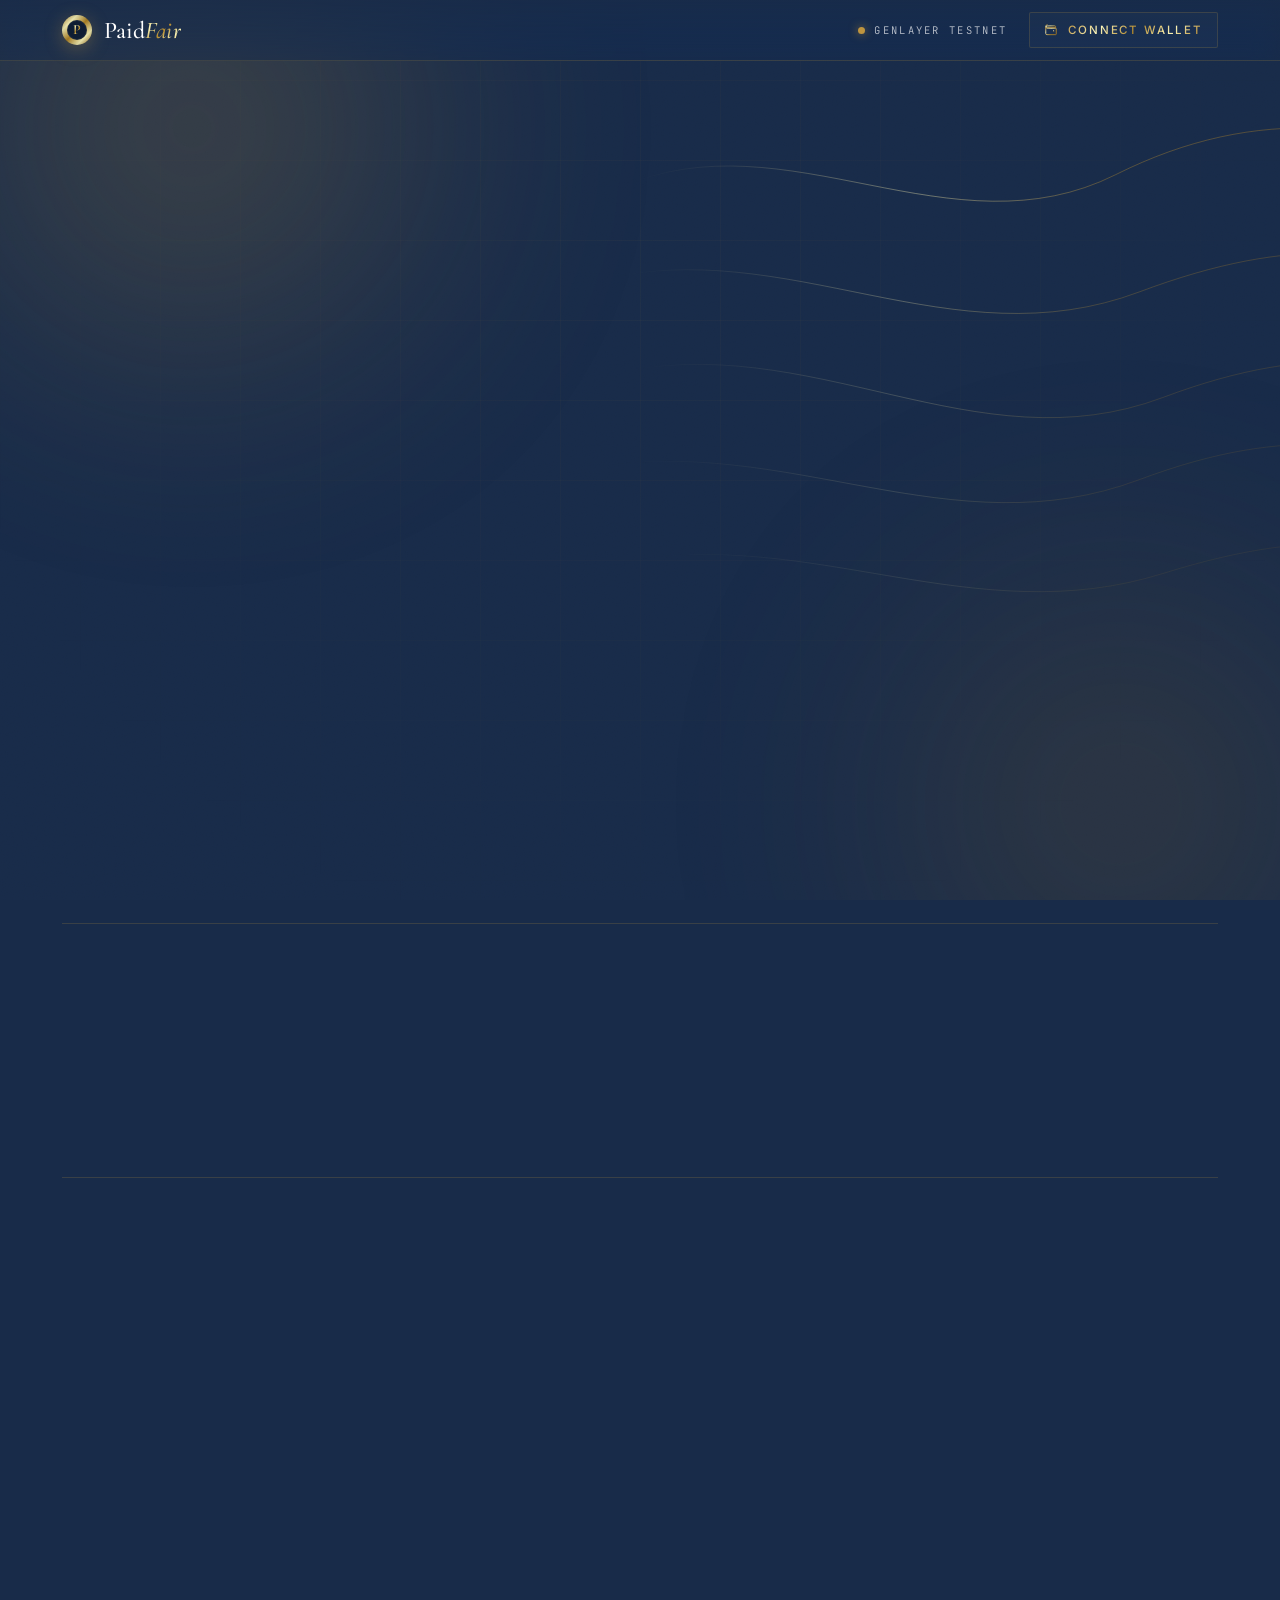
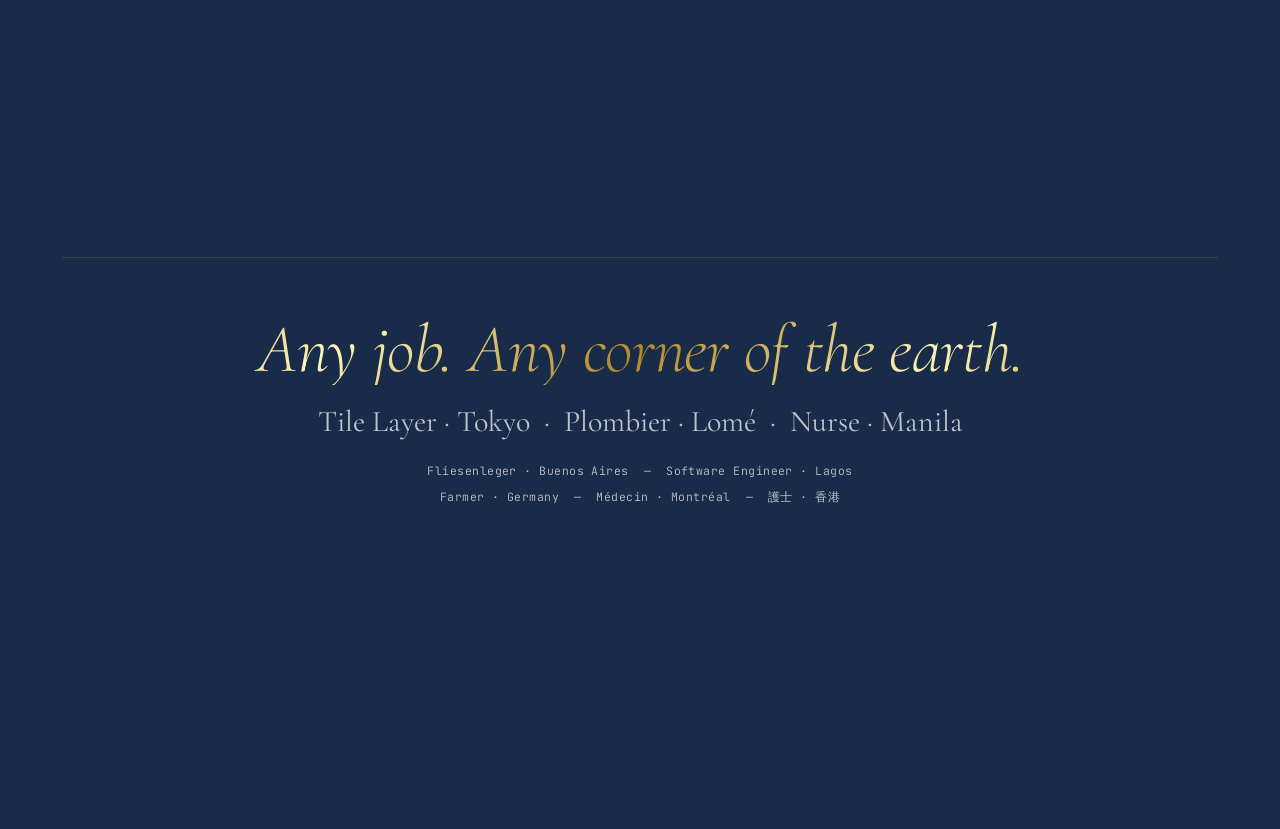
==== commit ed3f1d81: "fix: mobile layout, wallet disconnect, results visibility, hero spacing - Fix mobile brand name disa" ====
--- a/index.html
+++ b/index.html
@@ -58,7 +58,7 @@
 <div id="top"></div>
 
 <!-- ============== BLOCK 01 — HERO ============== -->
-<section class="hero shell" id="hero" style="padding: 24px 62px 80px; min-height: calc(100vh - 60px)">
+<section class="hero shell" id="hero" style="padding: 24px 62px 49.2px">
   <div class="hero-ornament" aria-hidden="true">
     <svg viewBox="0 0 600 600" preserveAspectRatio="xMidYMid slice">
       <defs>
--- a/css/styles.css
+++ b/css/styles.css
@@ -105,7 +105,6 @@
 }
 .net-text .ndot{width:7px;height:7px;border-radius:50%;background:var(--gold-1);box-shadow:0 0 10px rgba(191,149,63,.75);animation:pulse 2.4s ease-in-out infinite;flex-shrink:0}
 @media(max-width:560px){
-  .brand-name-full .full{display:none}
   .net-text{font-size:9.5px;letter-spacing:0.18em}
   .net-text .net-label-long{display:none}
 }
@@ -703,11 +702,13 @@
 /* Tablet & below (≤ 880px) */
 @media(max-width:880px){
   header.nav .nav-row[style]{padding:12px 22px !important;height:56px !important}
-  .hero[style]{padding:18px 22px 36px !important}
+  .hero[style]{padding:18px 22px 96px !important}
   #how[style]{padding:32px 22px !important}
   #form-section[style]{padding:40px 22px !important}
   .section.shell{padding-left:22px;padding-right:22px}
 
+  .brand{flex-shrink:0}
+  .net-text{display:none}
   .wallet{padding:8px 12px;font-size:10.5px;letter-spacing:0.14em}
 
   .hero h1[style]{
@@ -718,7 +719,7 @@
   }
   .lead{font-size:15.5px;line-height:1.65}
 
-  .cta-row{flex-direction:column;align-items:stretch;gap:12px;margin-top:24px}
+  .cta-row{flex-direction:column;align-items:stretch;gap:12px;margin-top:96px}
   .cta-row .btn{width:100%;max-width:100%;min-width:0;padding:15px 22px;font-size:12px;letter-spacing:0.14em}
 
   .eyebrow{font-size:9px;letter-spacing:0.22em;color:rgba(255,255,255,0.42)}
